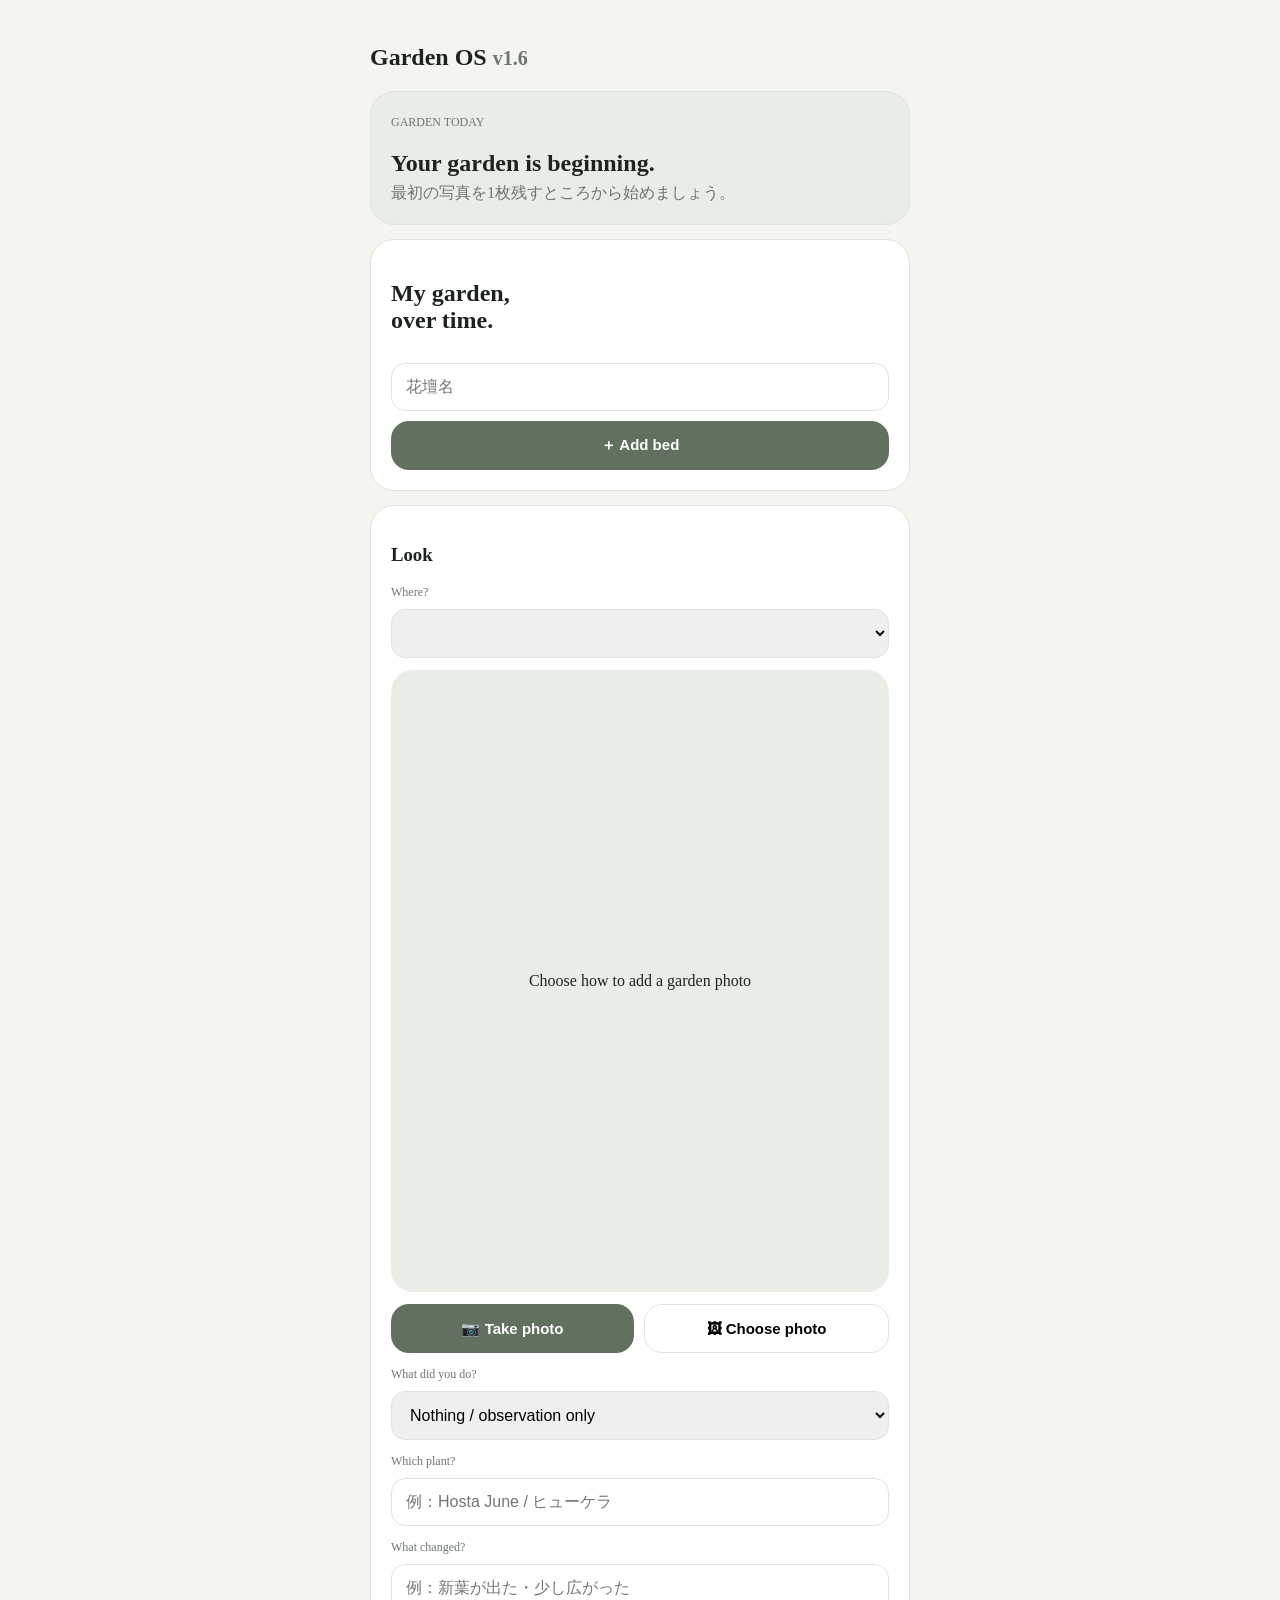
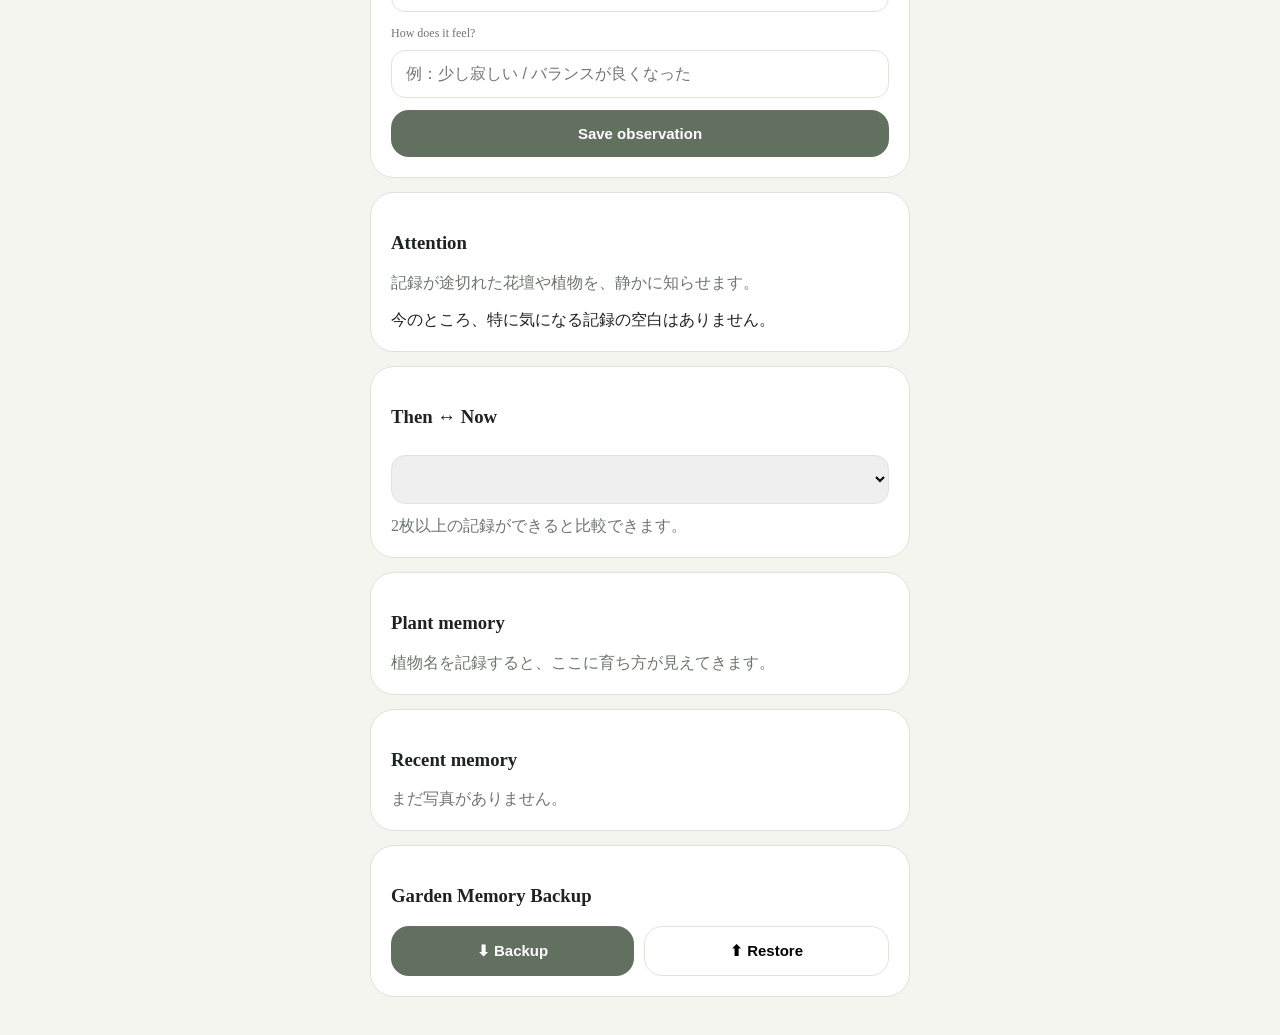
==== index.html @ 68190699 "Add Garden Today dashboard and attention signals" ====
<!DOCTYPE html><html lang="ja"><head><meta charset="utf-8"><meta name="viewport" content="width=device-width,initial-scale=1,viewport-fit=cover"><title>Garden OS v1.6</title><style>body{font-family:-apple-system;background:#f4f5ef;color:#1d241f;margin:0}.app{max-width:540px;margin:auto;padding:24px 18px}.card{background:#fff;border:1px solid #dfe3dc;border-radius:24px;padding:20px;margin:14px 0}button{border:0;border-radius:18px;padding:15px;font-weight:700;font-size:15px}.primary{background:#61705f;color:#fff}.ghost{background:#fff;border:1px solid #dfe3dc}.row{display:flex;gap:10px}.row>*{flex:1}.photo{aspect-ratio:4/5;background:#e8eee6;border-radius:22px;display:grid;place-items:center;overflow:hidden}.photo img{width:100%;height:100%;object-fit:cover}select,input{width:100%;padding:14px;border:1px solid #dfe3dc;border-radius:14px;font-size:16px;box-sizing:border-box;margin-top:9px}.muted{color:#6d766f}.bed{padding:16px 0;border-bottom:1px solid #dfe3dc;font-weight:700}.memory{display:flex;gap:12px;padding:14px 0;border-bottom:1px solid #dfe3dc}.memory img{width:84px;height:84px;object-fit:cover;border-radius:14px}.name{font-weight:700}.small{font-size:12px;color:#6d766f;margin-top:3px}.tag{display:inline-block;font-size:11px;background:#e8eee6;padding:4px 7px;border-radius:9px;margin:5px 4px 0 0}.saved{margin-top:10px;padding:12px;border-radius:14px;background:#e8eee6;display:none}.label{font-size:12px;color:#6d766f;margin-top:14px}.plantcard{padding:14px 0;border-bottom:1px solid #dfe3dc}.planthead{display:flex;justify-content:space-between;gap:8px}.count{font-size:12px;background:#e8eee6;border-radius:10px;padding:5px 8px}.timeline{margin-top:8px;padding-left:12px;border-left:2px solid #dfe3dc}.event{font-size:12px;margin:8px 0;color:#56605a}.compare{display:grid;grid-template-columns:1fr 1fr;gap:8px;margin-top:12px}.compare figure{margin:0}.compare img{width:100%;aspect-ratio:3/4;object-fit:cover;border-radius:16px}.compare figcaption{font-size:11px;color:#6d766f;margin-top:5px}.delta,.signal{margin-top:12px;padding:12px;background:#f4f5ef;border-radius:14px;font-size:13px;line-height:1.5}.today{background:#e8eee6}.today h1{margin-bottom:6px}.big{font-size:30px;font-weight:750}.signal strong{display:block;margin-bottom:3px}</style></head><body><div class="app"><h2>Garden OS <small class="muted">v1.6</small></h2><section class="card today"><div class="small">GARDEN TODAY</div><h1 id="todayTitle">Your garden is beginning.</h1><div id="todayBody" class="muted"></div></section><section class="card"><h1>My garden,<br>over time.</h1><div id="beds"></div><input id="bedName" placeholder="花壇名"><button class="primary" style="width:100%;margin-top:10px" onclick="addBed()">＋ Add bed</button></section><section class="card"><h3>Look</h3><div class="label">Where?</div><select id="bedSelect"></select><div class="photo" style="margin-top:12px"><span id="prompt">Choose how to add a garden photo</span><img id="preview" style="display:none"></div><div class="row" style="margin-top:12px"><button class="primary" onclick="cameraInput.click()">📷 Take photo</button><button class="ghost" onclick="libraryInput.click()">🖼 Choose photo</button></div><input id="cameraInput" type="file" accept="image/*" capture="environment" hidden><input id="libraryInput" type="file" accept="image/*" hidden><div class="label">What did you do?</div><select id="action"><option value="">Nothing / observation only</option><option>Planted</option><option>Moved</option><option>Watered</option><option>Pruned</option><option>Fertilized</option><option>Removed</option><option>Other</option></select><div class="label">Which plant?</div><input id="plant" list="plantNames" placeholder="例：Hosta June / ヒューケラ"><datalist id="plantNames"></datalist><div class="label">What changed?</div><input id="change" placeholder="例：新葉が出た・少し広がった"><div class="label">How does it feel?</div><input id="note" placeholder="例：少し寂しい / バランスが良くなった"><button class="primary" style="width:100%;margin-top:12px" onclick="savePhoto()">Save observation</button><div id="saveStatus" class="saved"></div></section><section class="card"><h3>Attention</h3><p class="muted">記録が途切れた花壇や植物を、静かに知らせます。</p><div id="attention"></div></section><section class="card"><h3>Then ↔ Now</h3><select id="compareBed" onchange="renderCompare()"></select><div id="comparison" class="muted" style="margin-top:12px"></div></section><section class="card"><h3>Plant memory</h3><div id="plants" class="muted"></div></section><section class="card"><h3>Recent memory</h3><div id="recent" class="muted"></div></section><section class="card"><h3>Garden Memory Backup</h3><div class="row"><button class="primary" onclick="exportBackup()">⬇ Backup</button><button class="ghost" onclick="restoreInput.click()">⬆ Restore</button></div><input id="restoreInput" type="file" accept="application/json,.json" hidden></section></div><script>const KEY='gardenOS_v10';let state;try{state=JSON.parse(localStorage.getItem(KEY)||'{"beds":[],"observations":[]}')}catch(e){state={beds:[],observations:[]}}state.beds=state.beds||[];state.observations=state.observations||[];let photo=null;const DAY=86400000;function persist(){try{localStorage.setItem(KEY,JSON.stringify(state));render();return true}catch(e){alert('保存容量が足りません。');return false}}function esc(s){return String(s??'').replace(/[&<>"']/g,m=>({'&':'&amp;','<':'&lt;','>':'&gt;','"':'&quot;',"'":'&#39;'}[m]))}function addBed(){const n=bedName.value.trim();if(!n)return;state.beds.push({id:'b'+Date.now(),name:n});bedName.value='';persist()}function bn(id){return(state.beds.find(b=>b.id===id)||{}).name||'Bed'}function plantGroups(){const g={};state.observations.filter(o=>o.plant&&o.plant.trim()).forEach(o=>{const k=o.plant.trim().toLowerCase();if(!g[k])g[k]={name:o.plant.trim(),items:[]};g[k].items.push(o)});return Object.values(g)}function renderToday(){if(!state.observations.length){todayTitle.textContent='Your garden is beginning.';todayBody.textContent='最初の写真を1枚残すところから始めましょう。';return}const latest=state.observations.slice().sort((a,b)=>b.ts-a.ts)[0],days=Math.floor((Date.now()-latest.ts)/DAY),plantsN=plantGroups().length;todayTitle.textContent=days===0?'You looked at the garden today.':days===1?'You looked at the garden yesterday.':days+' days since your last look.';todayBody.innerHTML='<span class="big">'+state.observations.length+'</span> memories · '+state.beds.length+' beds · '+plantsN+' plants'+(latest.change?'<br>Latest change: '+esc(latest.change):'')}function renderAttention(){const signals=[];state.beds.forEach(b=>{const a=state.observations.filter(o=>o.bedId===b.id).sort((x,y)=>y.ts-x.ts);if(!a.length)signals.push('<div class="signal"><strong>'+esc(b.name)+'</strong>まだ最初の観察がありません。</div>');else{const d=Math.floor((Date.now()-a[0].ts)/DAY);if(d>=14)signals.push('<div class="signal"><strong>'+esc(b.name)+'</strong>'+d+'日間、記録がありません。そろそろ同じ場所から見てみてもよさそうです。</div>')}});attention.innerHTML=signals.length?signals.join(''):'今のところ、特に気になる記録の空白はありません。'}function renderCompare(){const id=compareBed.value,a=state.observations.filter(o=>o.bedId===id).sort((x,y)=>x.ts-y.ts);if(a.length<2){comparison.innerHTML='2枚以上の記録ができると比較できます。';return}const f=a[0],l=a[a.length-1],d=Math.round((l.ts-f.ts)/DAY);comparison.innerHTML='<div class="compare"><figure><img src="'+f.photo+'"><figcaption>THEN · '+new Date(f.ts).toLocaleDateString()+'</figcaption></figure><figure><img src="'+l.photo+'"><figcaption>NOW · '+new Date(l.ts).toLocaleDateString()+'</figcaption></figure></div><div class="delta"><strong>'+d+' days of change</strong>'+(l.change?'<br>'+esc(l.change):'')+'</div>'}function render(){beds.innerHTML=state.beds.map(b=>'<div class="bed">'+esc(b.name)+'</div>').join('');const cur=bedSelect.value,cc=compareBed.value,opts=state.beds.map(b=>'<option value="'+b.id+'">'+esc(b.name)+'</option>').join('');bedSelect.innerHTML=opts;compareBed.innerHTML=opts;if(state.beds.some(b=>b.id===cur))bedSelect.value=cur;if(state.beds.some(b=>b.id===cc))compareBed.value=cc;const groups=plantGroups();plantNames.innerHTML=groups.map(g=>'<option value="'+esc(g.name)+'"></option>').join('');plants.innerHTML=groups.length?groups.map(g=>{const a=g.items.sort((x,y)=>x.ts-y.ts);return '<div class="plantcard"><div class="planthead"><div class="name">🌱 '+esc(g.name)+'</div><span class="count">'+a.length+' memories</span></div><div class="timeline">'+a.slice(-4).map(o=>'<div class="event">'+new Date(o.ts).toLocaleDateString()+(o.action?' · '+esc(o.action):'')+(o.change?' — '+esc(o.change):'')+'</div>').join('')+'</div></div>'}).join(''):'植物名を記録すると、ここに育ち方が見えてきます。';const items=state.observations.slice(-8).reverse();recent.innerHTML=items.length?items.map(o=>'<div class="memory"><img src="'+o.photo+'"><div><div class="name">'+esc(bn(o.bedId))+'</div><div class="small">'+new Date(o.ts).toLocaleString()+'</div>'+(o.plant?'<span class="tag">🌱 '+esc(o.plant)+'</span>':'')+(o.action?'<span class="tag">'+esc(o.action)+'</span>':'')+(o.change?'<div class="small">'+esc(o.change)+'</div>':'')+'</div></div>').join(''):'まだ写真がありません。';renderToday();renderAttention();renderCompare()}async function compress(file){return new Promise(res=>{const r=new FileReader();r.onload=()=>{const i=new Image();i.onload=()=>{const m=1280,s=Math.min(1,m/Math.max(i.width,i.height)),c=document.createElement('canvas');c.width=Math.round(i.width*s);c.height=Math.round(i.height*s);c.getContext('2d').drawImage(i,0,0,c.width,c.height);res(c.toDataURL('image/jpeg',.72))};i.src=r.result};r.readAsDataURL(file)})}async function choose(e){const f=e.target.files[0];if(!f)return;photo=await compress(f);preview.src=photo;preview.style.display='block';prompt.style.display='none'}cameraInput.addEventListener('change',choose);libraryInput.addEventListener('change',choose);function savePhoto(){if(!bedSelect.value)return alert('先に花壇を登録してください');if(!photo)return alert('写真を追加してください');const o={id:'o'+Date.now(),bedId:bedSelect.value,photo,ts:Date.now(),action:action.value,plant:plant.value.trim(),change:change.value.trim(),note:note.value.trim()};state.observations.push(o);if(!persist()){state.observations.pop();return}photo=null;preview.style.display='none';prompt.style.display='block';action.value='';plant.value='';change.value='';note.value='';saveStatus.textContent='✓ Garden memory saved';saveStatus.style.display='block'}function exportBackup(){const b=new Blob([JSON.stringify({format:'GardenOSBackup',version:'1.6',createdAt:new Date().toISOString(),data:state})],{type:'application/json'}),u=URL.createObjectURL(b),a=document.createElement('a');a.href=u;a.download='garden-os-backup-'+new Date().toISOString().slice(0,10)+'.json';a.click()}restoreInput.addEventListener('change',e=>{const r=new FileReader();r.onload=()=>{try{const x=JSON.parse(r.result);if(x.format!=='GardenOSBackup')throw 0;if(confirm('現在のデータを置き換えますか？')){state=x.data;persist()}}catch(_){alert('読み込めないバックアップです。')}};if(e.target.files[0])r.readAsText(e.target.files[0])});render()</script></body></html>
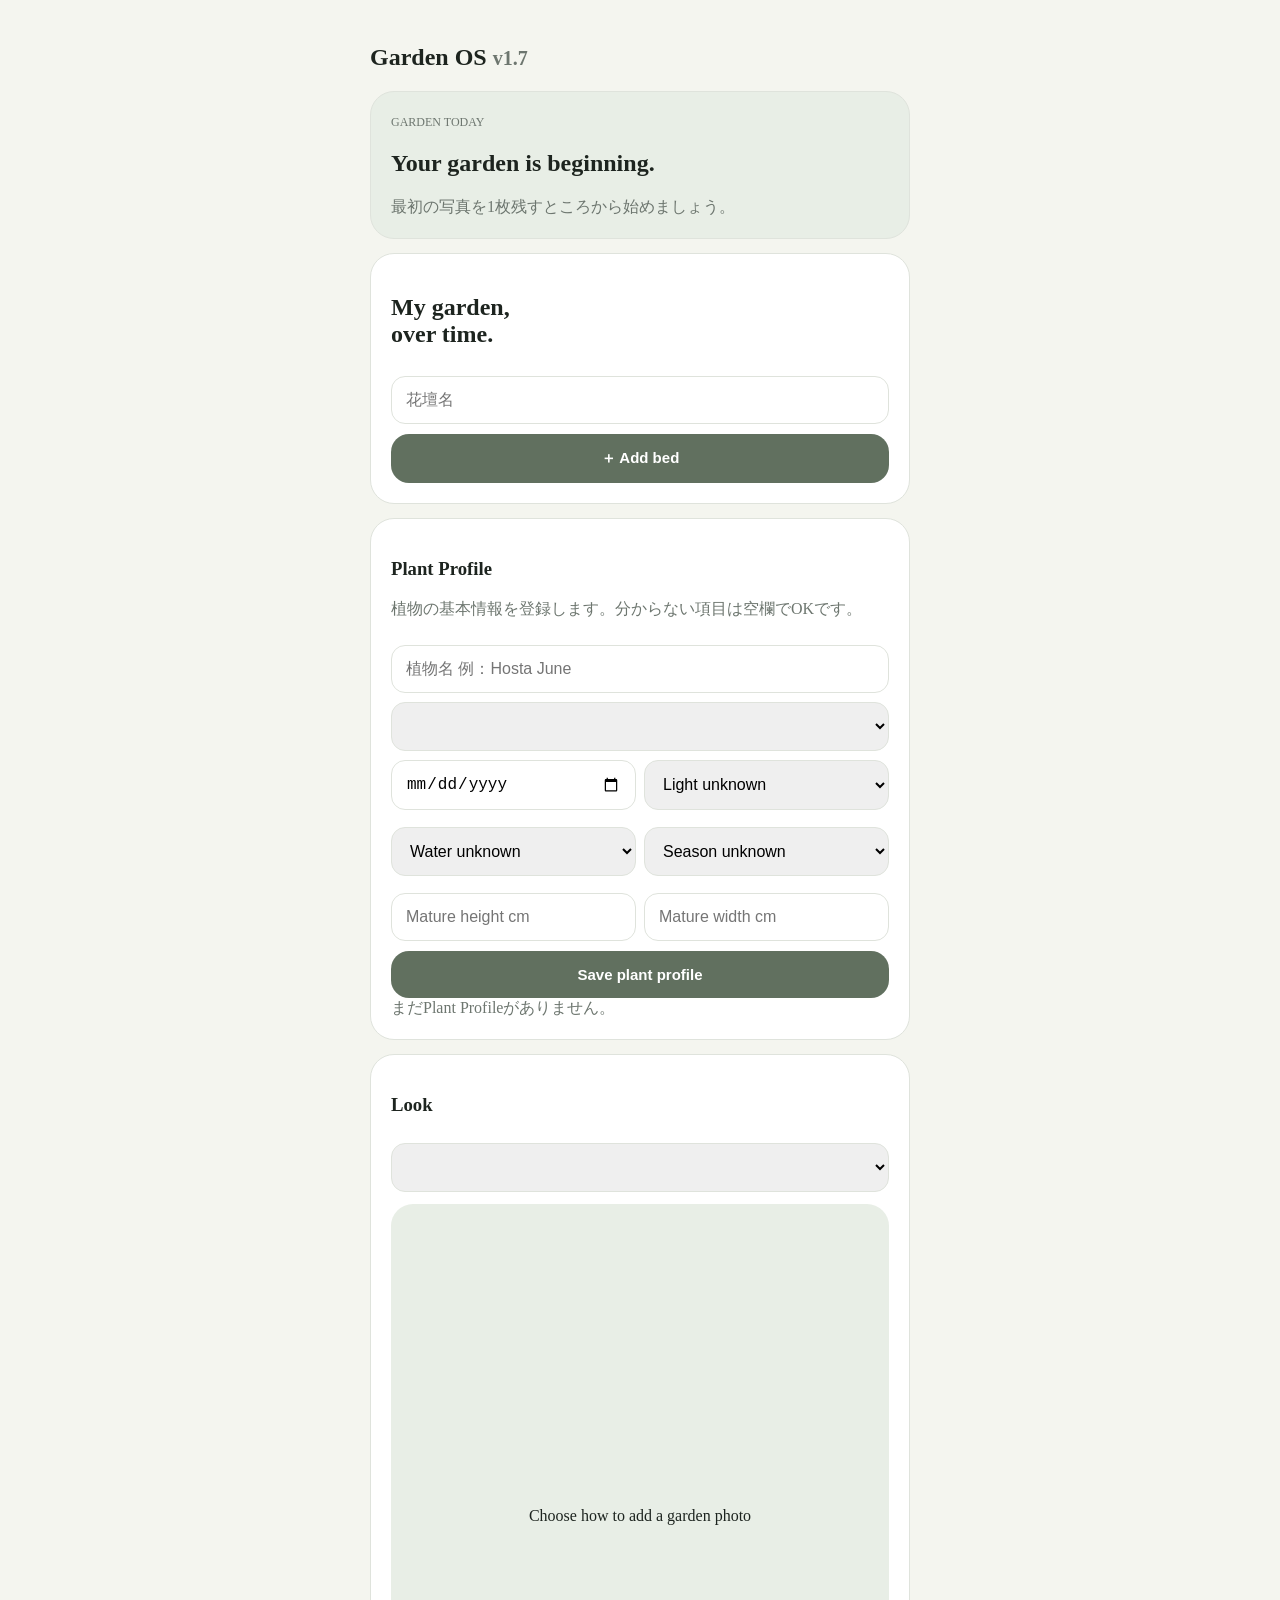
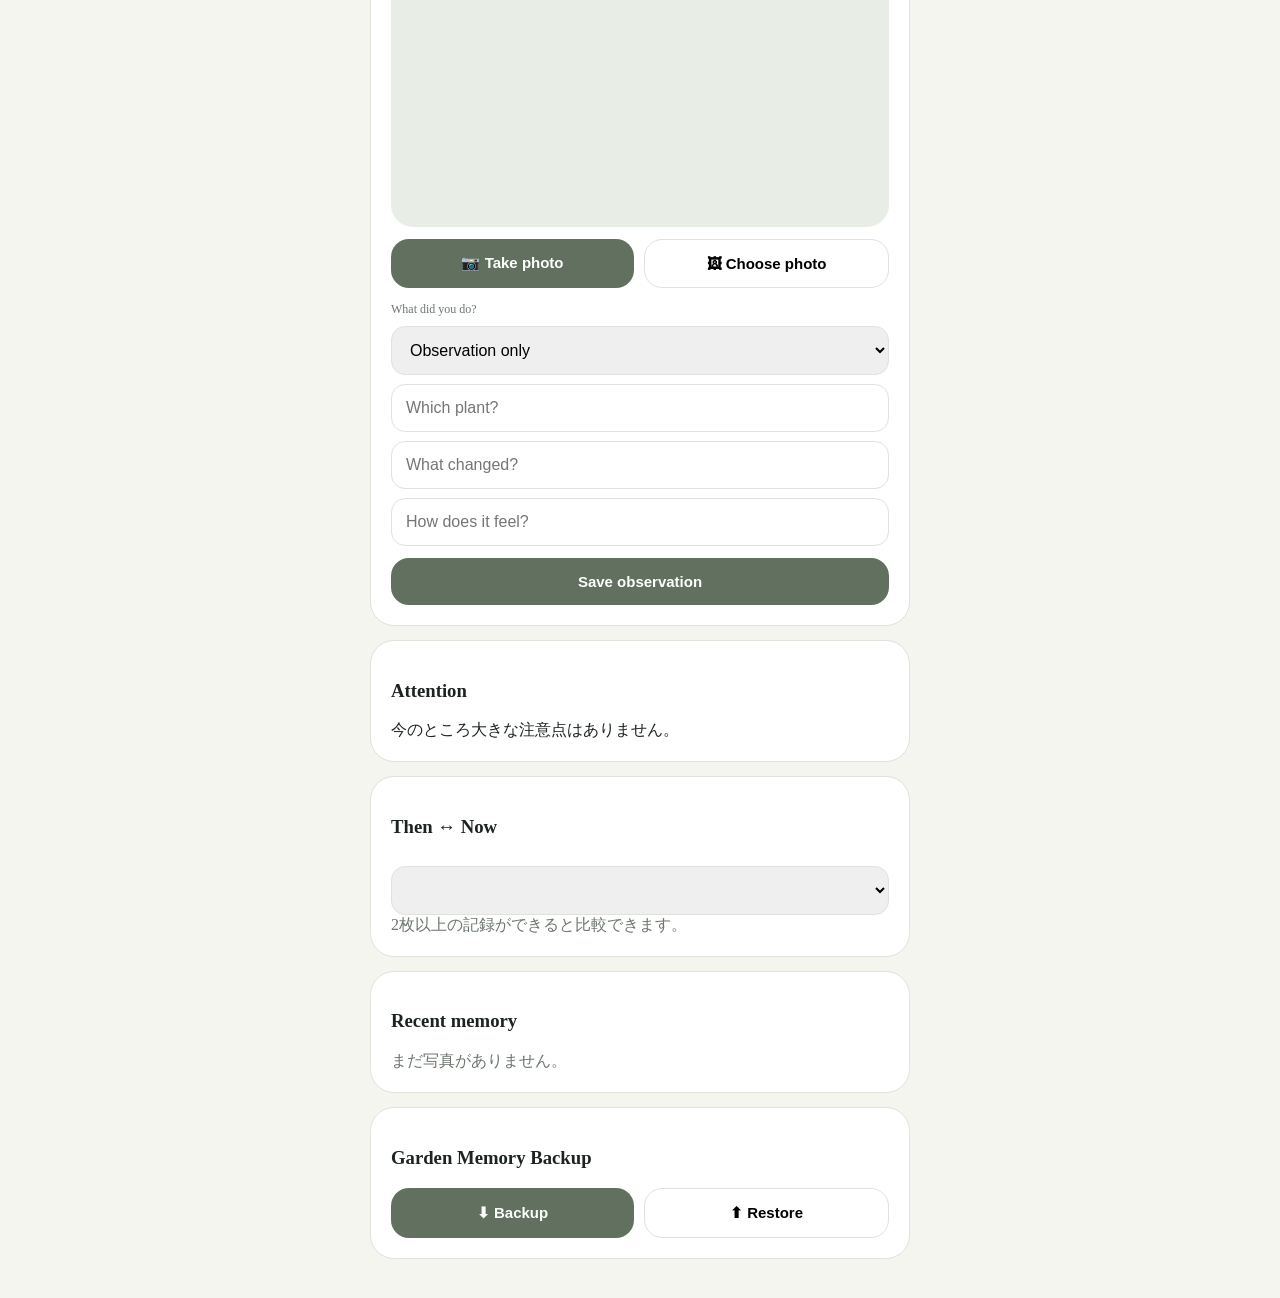
==== commit 30a051da: "Add plant profiles and suitability context" ====
--- a/index.html
+++ b/index.html
@@ -1 +1 @@
-<!DOCTYPE html><html lang="ja"><head><meta charset="utf-8"><meta name="viewport" content="width=device-width,initial-scale=1,viewport-fit=cover"><title>Garden OS v1.6</title><style>body{font-family:-apple-system;background:#f4f5ef;color:#1d241f;margin:0}.app{max-width:540px;margin:auto;padding:24px 18px}.card{background:#fff;border:1px solid #dfe3dc;border-radius:24px;padding:20px;margin:14px 0}button{border:0;border-radius:18px;padding:15px;font-weight:700;font-size:15px}.primary{background:#61705f;color:#fff}.ghost{background:#fff;border:1px solid #dfe3dc}.row{display:flex;gap:10px}.row>*{flex:1}.photo{aspect-ratio:4/5;background:#e8eee6;border-radius:22px;display:grid;place-items:center;overflow:hidden}.photo img{width:100%;height:100%;object-fit:cover}select,input{width:100%;padding:14px;border:1px solid #dfe3dc;border-radius:14px;font-size:16px;box-sizing:border-box;margin-top:9px}.muted{color:#6d766f}.bed{padding:16px 0;border-bottom:1px solid #dfe3dc;font-weight:700}.memory{display:flex;gap:12px;padding:14px 0;border-bottom:1px solid #dfe3dc}.memory img{width:84px;height:84px;object-fit:cover;border-radius:14px}.name{font-weight:700}.small{font-size:12px;color:#6d766f;margin-top:3px}.tag{display:inline-block;font-size:11px;background:#e8eee6;padding:4px 7px;border-radius:9px;margin:5px 4px 0 0}.saved{margin-top:10px;padding:12px;border-radius:14px;background:#e8eee6;display:none}.label{font-size:12px;color:#6d766f;margin-top:14px}.plantcard{padding:14px 0;border-bottom:1px solid #dfe3dc}.planthead{display:flex;justify-content:space-between;gap:8px}.count{font-size:12px;background:#e8eee6;border-radius:10px;padding:5px 8px}.timeline{margin-top:8px;padding-left:12px;border-left:2px solid #dfe3dc}.event{font-size:12px;margin:8px 0;color:#56605a}.compare{display:grid;grid-template-columns:1fr 1fr;gap:8px;margin-top:12px}.compare figure{margin:0}.compare img{width:100%;aspect-ratio:3/4;object-fit:cover;border-radius:16px}.compare figcaption{font-size:11px;color:#6d766f;margin-top:5px}.delta,.signal{margin-top:12px;padding:12px;background:#f4f5ef;border-radius:14px;font-size:13px;line-height:1.5}.today{background:#e8eee6}.today h1{margin-bottom:6px}.big{font-size:30px;font-weight:750}.signal strong{display:block;margin-bottom:3px}</style></head><body><div class="app"><h2>Garden OS <small class="muted">v1.6</small></h2><section class="card today"><div class="small">GARDEN TODAY</div><h1 id="todayTitle">Your garden is beginning.</h1><div id="todayBody" class="muted"></div></section><section class="card"><h1>My garden,<br>over time.</h1><div id="beds"></div><input id="bedName" placeholder="花壇名"><button class="primary" style="width:100%;margin-top:10px" onclick="addBed()">＋ Add bed</button></section><section class="card"><h3>Look</h3><div class="label">Where?</div><select id="bedSelect"></select><div class="photo" style="margin-top:12px"><span id="prompt">Choose how to add a garden photo</span><img id="preview" style="display:none"></div><div class="row" style="margin-top:12px"><button class="primary" onclick="cameraInput.click()">📷 Take photo</button><button class="ghost" onclick="libraryInput.click()">🖼 Choose photo</button></div><input id="cameraInput" type="file" accept="image/*" capture="environment" hidden><input id="libraryInput" type="file" accept="image/*" hidden><div class="label">What did you do?</div><select id="action"><option value="">Nothing / observation only</option><option>Planted</option><option>Moved</option><option>Watered</option><option>Pruned</option><option>Fertilized</option><option>Removed</option><option>Other</option></select><div class="label">Which plant?</div><input id="plant" list="plantNames" placeholder="例：Hosta June / ヒューケラ"><datalist id="plantNames"></datalist><div class="label">What changed?</div><input id="change" placeholder="例：新葉が出た・少し広がった"><div class="label">How does it feel?</div><input id="note" placeholder="例：少し寂しい / バランスが良くなった"><button class="primary" style="width:100%;margin-top:12px" onclick="savePhoto()">Save observation</button><div id="saveStatus" class="saved"></div></section><section class="card"><h3>Attention</h3><p class="muted">記録が途切れた花壇や植物を、静かに知らせます。</p><div id="attention"></div></section><section class="card"><h3>Then ↔ Now</h3><select id="compareBed" onchange="renderCompare()"></select><div id="comparison" class="muted" style="margin-top:12px"></div></section><section class="card"><h3>Plant memory</h3><div id="plants" class="muted"></div></section><section class="card"><h3>Recent memory</h3><div id="recent" class="muted"></div></section><section class="card"><h3>Garden Memory Backup</h3><div class="row"><button class="primary" onclick="exportBackup()">⬇ Backup</button><button class="ghost" onclick="restoreInput.click()">⬆ Restore</button></div><input id="restoreInput" type="file" accept="application/json,.json" hidden></section></div><script>const KEY='gardenOS_v10';let state;try{state=JSON.parse(localStorage.getItem(KEY)||'{"beds":[],"observations":[]}')}catch(e){state={beds:[],observations:[]}}state.beds=state.beds||[];state.observations=state.observations||[];let photo=null;const DAY=86400000;function persist(){try{localStorage.setItem(KEY,JSON.stringify(state));render();return true}catch(e){alert('保存容量が足りません。');return false}}function esc(s){return String(s??'').replace(/[&<>"']/g,m=>({'&':'&amp;','<':'&lt;','>':'&gt;','"':'&quot;',"'":'&#39;'}[m]))}function addBed(){const n=bedName.value.trim();if(!n)return;state.beds.push({id:'b'+Date.now(),name:n});bedName.value='';persist()}function bn(id){return(state.beds.find(b=>b.id===id)||{}).name||'Bed'}function plantGroups(){const g={};state.observations.filter(o=>o.plant&&o.plant.trim()).forEach(o=>{const k=o.plant.trim().toLowerCase();if(!g[k])g[k]={name:o.plant.trim(),items:[]};g[k].items.push(o)});return Object.values(g)}function renderToday(){if(!state.observations.length){todayTitle.textContent='Your garden is beginning.';todayBody.textContent='最初の写真を1枚残すところから始めましょう。';return}const latest=state.observations.slice().sort((a,b)=>b.ts-a.ts)[0],days=Math.floor((Date.now()-latest.ts)/DAY),plantsN=plantGroups().length;todayTitle.textContent=days===0?'You looked at the garden today.':days===1?'You looked at the garden yesterday.':days+' days since your last look.';todayBody.innerHTML='<span class="big">'+state.observations.length+'</span> memories · '+state.beds.length+' beds · '+plantsN+' plants'+(latest.change?'<br>Latest change: '+esc(latest.change):'')}function renderAttention(){const signals=[];state.beds.forEach(b=>{const a=state.observations.filter(o=>o.bedId===b.id).sort((x,y)=>y.ts-x.ts);if(!a.length)signals.push('<div class="signal"><strong>'+esc(b.name)+'</strong>まだ最初の観察がありません。</div>');else{const d=Math.floor((Date.now()-a[0].ts)/DAY);if(d>=14)signals.push('<div class="signal"><strong>'+esc(b.name)+'</strong>'+d+'日間、記録がありません。そろそろ同じ場所から見てみてもよさそうです。</div>')}});attention.innerHTML=signals.length?signals.join(''):'今のところ、特に気になる記録の空白はありません。'}function renderCompare(){const id=compareBed.value,a=state.observations.filter(o=>o.bedId===id).sort((x,y)=>x.ts-y.ts);if(a.length<2){comparison.innerHTML='2枚以上の記録ができると比較できます。';return}const f=a[0],l=a[a.length-1],d=Math.round((l.ts-f.ts)/DAY);comparison.innerHTML='<div class="compare"><figure><img src="'+f.photo+'"><figcaption>THEN · '+new Date(f.ts).toLocaleDateString()+'</figcaption></figure><figure><img src="'+l.photo+'"><figcaption>NOW · '+new Date(l.ts).toLocaleDateString()+'</figcaption></figure></div><div class="delta"><strong>'+d+' days of change</strong>'+(l.change?'<br>'+esc(l.change):'')+'</div>'}function render(){beds.innerHTML=state.beds.map(b=>'<div class="bed">'+esc(b.name)+'</div>').join('');const cur=bedSelect.value,cc=compareBed.value,opts=state.beds.map(b=>'<option value="'+b.id+'">'+esc(b.name)+'</option>').join('');bedSelect.innerHTML=opts;compareBed.innerHTML=opts;if(state.beds.some(b=>b.id===cur))bedSelect.value=cur;if(state.beds.some(b=>b.id===cc))compareBed.value=cc;const groups=plantGroups();plantNames.innerHTML=groups.map(g=>'<option value="'+esc(g.name)+'"></option>').join('');plants.innerHTML=groups.length?groups.map(g=>{const a=g.items.sort((x,y)=>x.ts-y.ts);return '<div class="plantcard"><div class="planthead"><div class="name">🌱 '+esc(g.name)+'</div><span class="count">'+a.length+' memories</span></div><div class="timeline">'+a.slice(-4).map(o=>'<div class="event">'+new Date(o.ts).toLocaleDateString()+(o.action?' · '+esc(o.action):'')+(o.change?' — '+esc(o.change):'')+'</div>').join('')+'</div></div>'}).join(''):'植物名を記録すると、ここに育ち方が見えてきます。';const items=state.observations.slice(-8).reverse();recent.innerHTML=items.length?items.map(o=>'<div class="memory"><img src="'+o.photo+'"><div><div class="name">'+esc(bn(o.bedId))+'</div><div class="small">'+new Date(o.ts).toLocaleString()+'</div>'+(o.plant?'<span class="tag">🌱 '+esc(o.plant)+'</span>':'')+(o.action?'<span class="tag">'+esc(o.action)+'</span>':'')+(o.change?'<div class="small">'+esc(o.change)+'</div>':'')+'</div></div>').join(''):'まだ写真がありません。';renderToday();renderAttention();renderCompare()}async function compress(file){return new Promise(res=>{const r=new FileReader();r.onload=()=>{const i=new Image();i.onload=()=>{const m=1280,s=Math.min(1,m/Math.max(i.width,i.height)),c=document.createElement('canvas');c.width=Math.round(i.width*s);c.height=Math.round(i.height*s);c.getContext('2d').drawImage(i,0,0,c.width,c.height);res(c.toDataURL('image/jpeg',.72))};i.src=r.result};r.readAsDataURL(file)})}async function choose(e){const f=e.target.files[0];if(!f)return;photo=await compress(f);preview.src=photo;preview.style.display='block';prompt.style.display='none'}cameraInput.addEventListener('change',choose);libraryInput.addEventListener('change',choose);function savePhoto(){if(!bedSelect.value)return alert('先に花壇を登録してください');if(!photo)return alert('写真を追加してください');const o={id:'o'+Date.now(),bedId:bedSelect.value,photo,ts:Date.now(),action:action.value,plant:plant.value.trim(),change:change.value.trim(),note:note.value.trim()};state.observations.push(o);if(!persist()){state.observations.pop();return}photo=null;preview.style.display='none';prompt.style.display='block';action.value='';plant.value='';change.value='';note.value='';saveStatus.textContent='✓ Garden memory saved';saveStatus.style.display='block'}function exportBackup(){const b=new Blob([JSON.stringify({format:'GardenOSBackup',version:'1.6',createdAt:new Date().toISOString(),data:state})],{type:'application/json'}),u=URL.createObjectURL(b),a=document.createElement('a');a.href=u;a.download='garden-os-backup-'+new Date().toISOString().slice(0,10)+'.json';a.click()}restoreInput.addEventListener('change',e=>{const r=new FileReader();r.onload=()=>{try{const x=JSON.parse(r.result);if(x.format!=='GardenOSBackup')throw 0;if(confirm('現在のデータを置き換えますか？')){state=x.data;persist()}}catch(_){alert('読み込めないバックアップです。')}};if(e.target.files[0])r.readAsText(e.target.files[0])});render()</script></body></html>+<!DOCTYPE html><html lang="ja"><head><meta charset="utf-8"><meta name="viewport" content="width=device-width,initial-scale=1,viewport-fit=cover"><title>Garden OS v1.7</title><style>body{font-family:-apple-system;background:#f4f5ef;color:#1d241f;margin:0}.app{max-width:540px;margin:auto;padding:24px 18px}.card{background:#fff;border:1px solid #dfe3dc;border-radius:24px;padding:20px;margin:14px 0}.today{background:#e8eee6}button{border:0;border-radius:18px;padding:15px;font-weight:700;font-size:15px}.primary{background:#61705f;color:#fff}.ghost{background:#fff;border:1px solid #dfe3dc}.row{display:flex;gap:10px}.row>*{flex:1}.photo{aspect-ratio:4/5;background:#e8eee6;border-radius:22px;display:grid;place-items:center;overflow:hidden}.photo img{width:100%;height:100%;object-fit:cover}select,input{width:100%;padding:14px;border:1px solid #dfe3dc;border-radius:14px;font-size:16px;box-sizing:border-box;margin-top:9px}.muted{color:#6d766f}.label{font-size:12px;color:#6d766f;margin-top:14px}.bed,.plantcard{padding:14px 0;border-bottom:1px solid #dfe3dc}.memory{display:flex;gap:12px;padding:14px 0;border-bottom:1px solid #dfe3dc}.memory img{width:80px;height:80px;object-fit:cover;border-radius:14px}.name{font-weight:700}.small{font-size:12px;color:#6d766f;margin-top:3px}.tag{display:inline-block;font-size:11px;background:#e8eee6;padding:4px 7px;border-radius:9px;margin:5px 4px 0 0}.saved,.signal,.profile{margin-top:10px;padding:12px;border-radius:14px;background:#f4f5ef;font-size:13px;line-height:1.5}.saved{display:none;background:#e8eee6}.compare{display:grid;grid-template-columns:1fr 1fr;gap:8px;margin-top:12px}.compare img{width:100%;aspect-ratio:3/4;object-fit:cover;border-radius:16px}.compare figure{margin:0}.compare figcaption{font-size:11px;color:#6d766f;margin-top:5px}.grid2{display:grid;grid-template-columns:1fr 1fr;gap:8px}.big{font-size:28px;font-weight:750}</style></head><body><div class="app"><h2>Garden OS <small class="muted">v1.7</small></h2><section class="card today"><div class="small">GARDEN TODAY</div><h1 id="todayTitle">Your garden is beginning.</h1><div id="todayBody" class="muted"></div></section><section class="card"><h1>My garden,<br>over time.</h1><div id="beds"></div><input id="bedName" placeholder="花壇名"><button class="primary" style="width:100%;margin-top:10px" onclick="addBed()">＋ Add bed</button></section><section class="card"><h3>Plant Profile</h3><p class="muted">植物の基本情報を登録します。分からない項目は空欄でOKです。</p><input id="profileName" list="plantNames" placeholder="植物名 例：Hosta June"><datalist id="plantNames"></datalist><select id="profileBed"></select><div class="grid2"><input id="plantedDate" type="date"><select id="light"><option value="">Light unknown</option><option>Full sun</option><option>Part sun</option><option>Part shade</option><option>Shade</option></select><select id="water"><option value="">Water unknown</option><option>Dry</option><option>Average</option><option>Moist</option></select><select id="evergreen"><option value="">Season unknown</option><option>Evergreen</option><option>Semi-evergreen</option><option>Deciduous</option></select><input id="matureH" inputmode="numeric" placeholder="Mature height cm"><input id="matureW" inputmode="numeric" placeholder="Mature width cm"></div><button class="primary" style="width:100%;margin-top:10px" onclick="saveProfile()">Save plant profile</button><div id="profiles"></div></section><section class="card"><h3>Look</h3><select id="bedSelect"></select><div class="photo" style="margin-top:12px"><span id="prompt">Choose how to add a garden photo</span><img id="preview" style="display:none"></div><div class="row" style="margin-top:12px"><button class="primary" onclick="cameraInput.click()">📷 Take photo</button><button class="ghost" onclick="libraryInput.click()">🖼 Choose photo</button></div><input id="cameraInput" type="file" accept="image/*" capture="environment" hidden><input id="libraryInput" type="file" accept="image/*" hidden><div class="label">What did you do?</div><select id="action"><option value="">Observation only</option><option>Planted</option><option>Moved</option><option>Watered</option><option>Pruned</option><option>Fertilized</option><option>Removed</option><option>Other</option></select><input id="plant" list="plantNames" placeholder="Which plant?"><input id="change" placeholder="What changed?"><input id="note" placeholder="How does it feel?"><button class="primary" style="width:100%;margin-top:12px" onclick="savePhoto()">Save observation</button><div id="saveStatus" class="saved"></div></section><section class="card"><h3>Attention</h3><div id="attention"></div></section><section class="card"><h3>Then ↔ Now</h3><select id="compareBed" onchange="renderCompare()"></select><div id="comparison" class="muted"></div></section><section class="card"><h3>Recent memory</h3><div id="recent" class="muted"></div></section><section class="card"><h3>Garden Memory Backup</h3><div class="row"><button class="primary" onclick="exportBackup()">⬇ Backup</button><button class="ghost" onclick="restoreInput.click()">⬆ Restore</button></div><input id="restoreInput" type="file" accept="application/json,.json" hidden></section></div><script>const KEY='gardenOS_v10',DAY=86400000;let state;try{state=JSON.parse(localStorage.getItem(KEY)||'{"beds":[],"observations":[],"profiles":[]}')}catch(e){state={beds:[],observations:[],profiles:[]}}state.beds=state.beds||[];state.observations=state.observations||[];state.profiles=state.profiles||[];let photo=null;function esc(s){return String(s??'').replace(/[&<>"']/g,m=>({'&':'&amp;','<':'&lt;','>':'&gt;','"':'&quot;',"'":'&#39;'}[m]))}function persist(){try{localStorage.setItem(KEY,JSON.stringify(state));render();return true}catch(e){alert('保存容量が足りません。');return false}}function bn(id){return(state.beds.find(b=>b.id===id)||{}).name||'Bed'}function addBed(){const n=bedName.value.trim();if(!n)return;state.beds.push({id:'b'+Date.now(),name:n});bedName.value='';persist()}function saveProfile(){const n=profileName.value.trim();if(!n)return alert('植物名を入力してください');const k=n.toLowerCase();let p=state.profiles.find(x=>x.name.toLowerCase()===k);const data={name:n,bedId:profileBed.value,plantedDate:plantedDate.value,light:light.value,water:water.value,evergreen:evergreen.value,matureH:matureH.value,matureW:matureW.value,updatedAt:Date.now()};if(p)Object.assign(p,data);else state.profiles.push({...data,id:'p'+Date.now()});profileName.value='';persist()}function renderProfiles(){profiles.innerHTML=state.profiles.length?state.profiles.map(p=>'<div class="profile"><div class="name">🌱 '+esc(p.name)+'</div><div class="small">'+esc(bn(p.bedId))+(p.plantedDate?' · planted '+esc(p.plantedDate):'')+'</div>'+(p.light?'<span class="tag">☀ '+esc(p.light)+'</span>':'')+(p.water?'<span class="tag">💧 '+esc(p.water)+'</span>':'')+(p.evergreen?'<span class="tag">'+esc(p.evergreen)+'</span>':'')+((p.matureH||p.matureW)?'<div class="small">Mature: '+esc(p.matureH||'?')+' × '+esc(p.matureW||'?')+' cm</div>':'')+'</div>').join(''):'<div class="muted">まだPlant Profileがありません。</div>'}function renderToday(){if(!state.observations.length){todayTitle.textContent='Your garden is beginning.';todayBody.textContent='最初の写真を1枚残すところから始めましょう。';return}const l=[...state.observations].sort((a,b)=>b.ts-a.ts)[0],d=Math.floor((Date.now()-l.ts)/DAY);todayTitle.textContent=d===0?'You looked at the garden today.':d+' days since your last look.';todayBody.innerHTML='<span class="big">'+state.observations.length+'</span> memories · '+state.beds.length+' beds · '+state.profiles.length+' profiles'}function renderAttention(){const s=[];state.beds.forEach(b=>{const a=state.observations.filter(o=>o.bedId===b.id).sort((x,y)=>y.ts-x.ts);if(!a.length)s.push('<div class="signal"><strong>'+esc(b.name)+'</strong><br>まだ最初の観察がありません。</div>');else{const d=Math.floor((Date.now()-a[0].ts)/DAY);if(d>=14)s.push('<div class="signal"><strong>'+esc(b.name)+'</strong><br>'+d+'日間、記録がありません。</div>')}});state.profiles.forEach(p=>{if(p.matureW){const w=Number(p.matureW);if(w>=80)s.push('<div class="signal"><strong>'+esc(p.name)+'</strong><br>成熟幅 '+w+'cm。周囲のFuture Spaceを意識しておく価値があります。</div>')}});attention.innerHTML=s.length?s.join(''):'今のところ大きな注意点はありません。'}function renderCompare(){const a=state.observations.filter(o=>o.bedId===compareBed.value).sort((x,y)=>x.ts-y.ts);if(a.length<2){comparison.innerHTML='2枚以上の記録ができると比較できます。';return}const f=a[0],l=a[a.length-1],d=Math.round((l.ts-f.ts)/DAY);comparison.innerHTML='<div class="compare"><figure><img src="'+f.photo+'"><figcaption>THEN · '+new Date(f.ts).toLocaleDateString()+'</figcaption></figure><figure><img src="'+l.photo+'"><figcaption>NOW · '+new Date(l.ts).toLocaleDateString()+'</figcaption></figure></div><div class="signal"><strong>'+d+' days of change</strong>'+(l.change?'<br>'+esc(l.change):'')+'</div>'}function render(){beds.innerHTML=state.beds.map(b=>'<div class="bed">'+esc(b.name)+'</div>').join('');const opts=state.beds.map(b=>'<option value="'+b.id+'">'+esc(b.name)+'</option>').join('');const cur=bedSelect.value,cc=compareBed.value;bedSelect.innerHTML=opts;profileBed.innerHTML=opts;compareBed.innerHTML=opts;if(state.beds.some(b=>b.id===cur))bedSelect.value=cur;if(state.beds.some(b=>b.id===cc))compareBed.value=cc;const names=[...new Set([...state.profiles.map(p=>p.name),...state.observations.map(o=>o.plant).filter(Boolean)])];plantNames.innerHTML=names.map(n=>'<option value="'+esc(n)+'"></option>').join('');renderProfiles();renderToday();renderAttention();renderCompare();const items=state.observations.slice(-8).reverse();recent.innerHTML=items.length?items.map(o=>'<div class="memory"><img src="'+o.photo+'"><div><div class="name">'+esc(bn(o.bedId))+'</div><div class="small">'+new Date(o.ts).toLocaleString()+'</div>'+(o.plant?'<span class="tag">🌱 '+esc(o.plant)+'</span>':'')+(o.action?'<span class="tag">'+esc(o.action)+'</span>':'')+(o.change?'<div class="small">'+esc(o.change)+'</div>':'')+'</div></div>').join(''):'まだ写真がありません。'}async function compress(file){return new Promise(res=>{const r=new FileReader();r.onload=()=>{const i=new Image();i.onload=()=>{const m=1280,s=Math.min(1,m/Math.max(i.width,i.height)),c=document.createElement('canvas');c.width=Math.round(i.width*s);c.height=Math.round(i.height*s);c.getContext('2d').drawImage(i,0,0,c.width,c.height);res(c.toDataURL('image/jpeg',.72))};i.src=r.result};r.readAsDataURL(file)})}async function choose(e){const f=e.target.files[0];if(!f)return;photo=await compress(f);preview.src=photo;preview.style.display='block';prompt.style.display='none'}cameraInput.addEventListener('change',choose);libraryInput.addEventListener('change',choose);function savePhoto(){if(!bedSelect.value)return alert('先に花壇を登録してください');if(!photo)return alert('写真を追加してください');const o={id:'o'+Date.now(),bedId:bedSelect.value,photo,ts:Date.now(),action:action.value,plant:plant.value.trim(),change:change.value.trim(),note:note.value.trim()};state.observations.push(o);if(!persist()){state.observations.pop();return}photo=null;preview.style.display='none';prompt.style.display='block';action.value='';plant.value='';change.value='';note.value='';saveStatus.textContent='✓ Garden memory saved';saveStatus.style.display='block'}function exportBackup(){const b=new Blob([JSON.stringify({format:'GardenOSBackup',version:'1.7',createdAt:new Date().toISOString(),data:state})],{type:'application/json'}),u=URL.createObjectURL(b),a=document.createElement('a');a.href=u;a.download='garden-os-backup-'+new Date().toISOString().slice(0,10)+'.json';a.click()}restoreInput.addEventListener('change',e=>{const f=e.target.files[0];if(!f)return;const r=new FileReader();r.onload=()=>{try{const x=JSON.parse(r.result);if(x.format!=='GardenOSBackup')throw 0;if(confirm('現在のデータを置き換えますか？')){state=x.data;state.profiles=state.profiles||[];persist()}}catch(_){alert('読み込めないバックアップです。')}};r.readAsText(f)});render()</script></body></html>
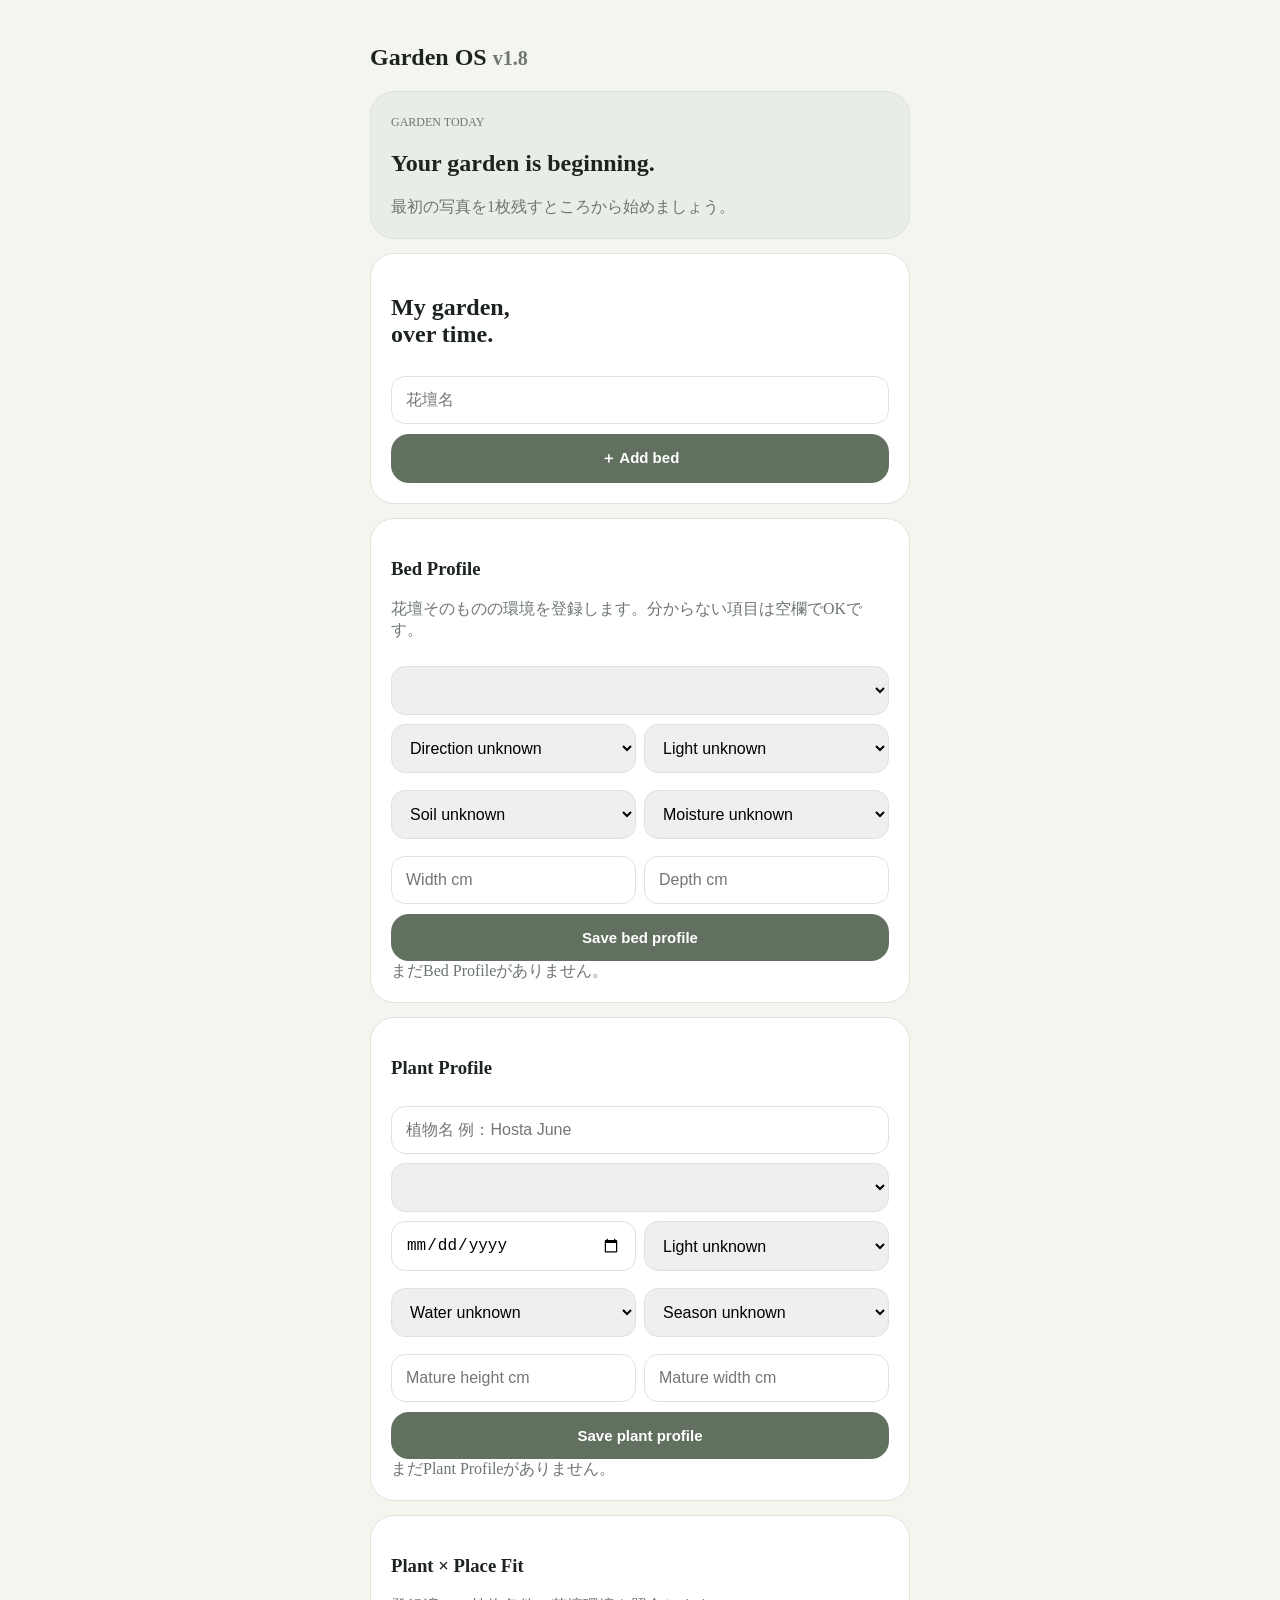
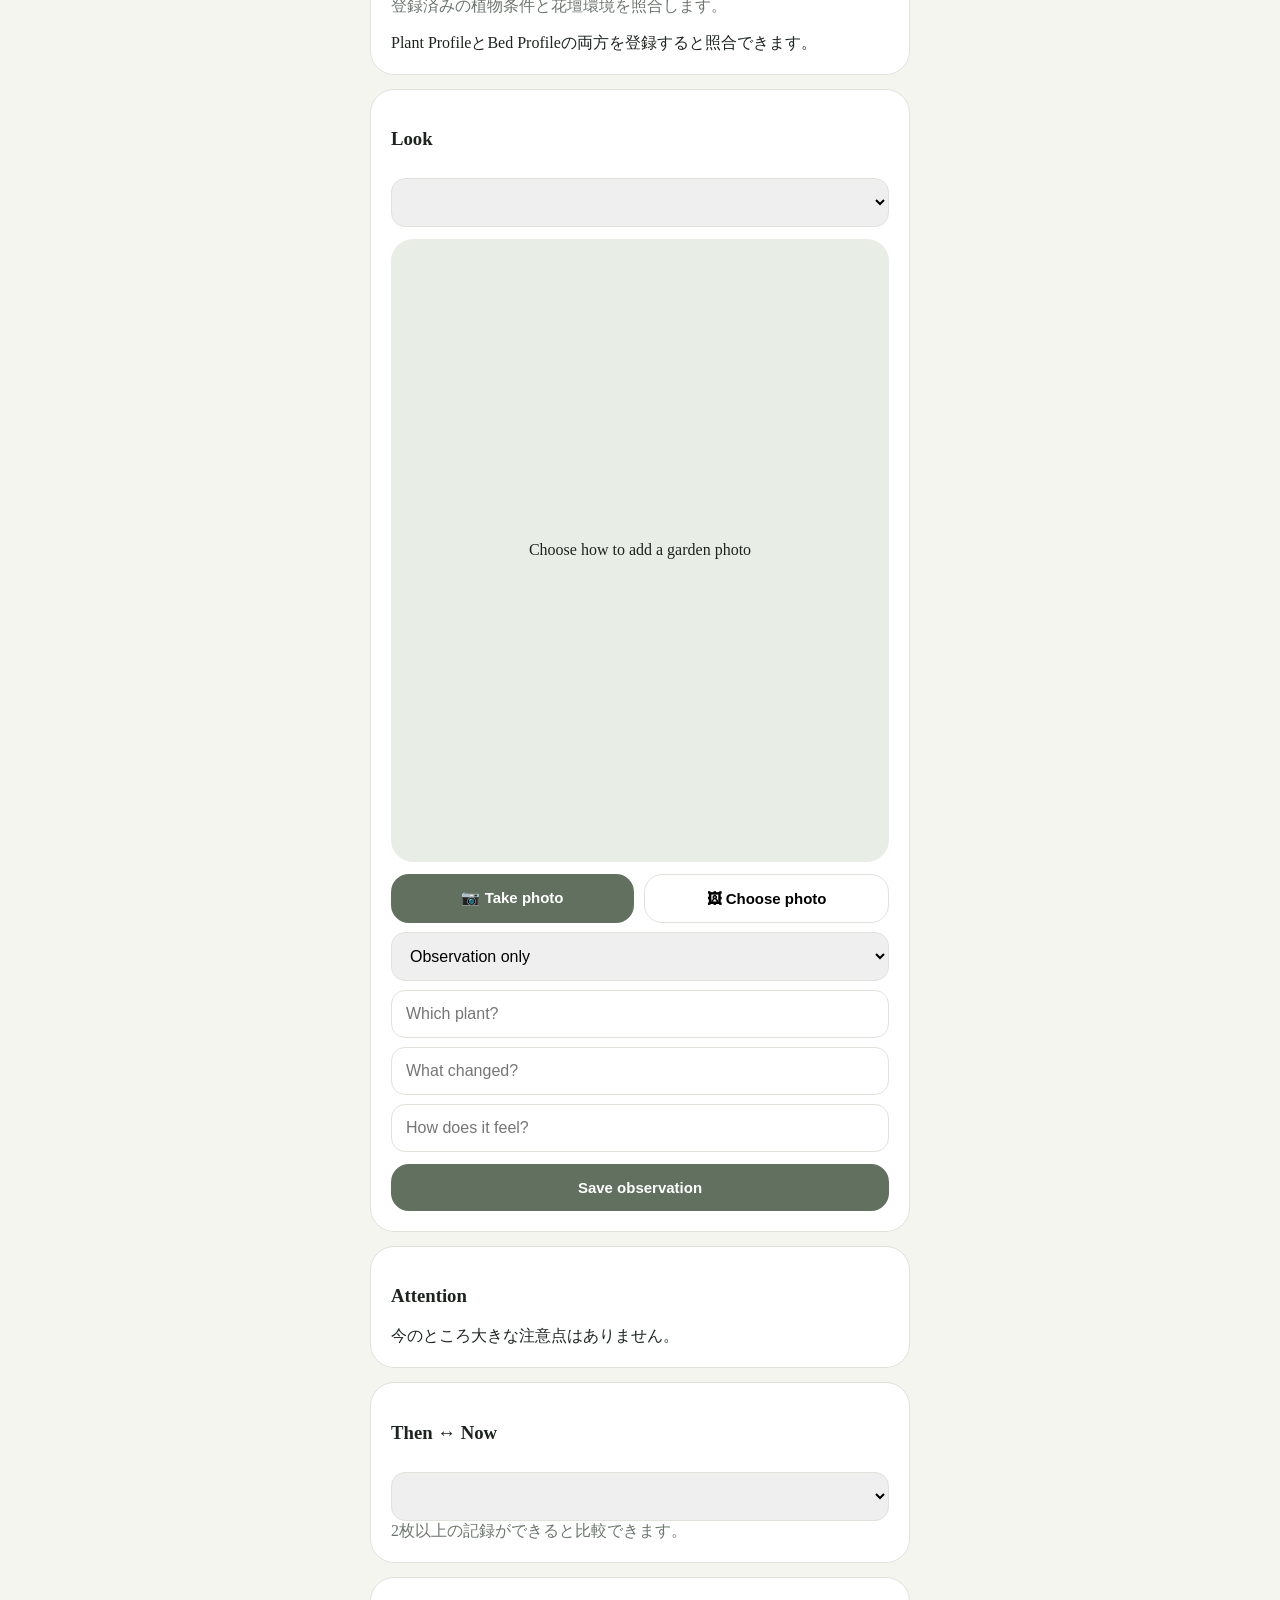
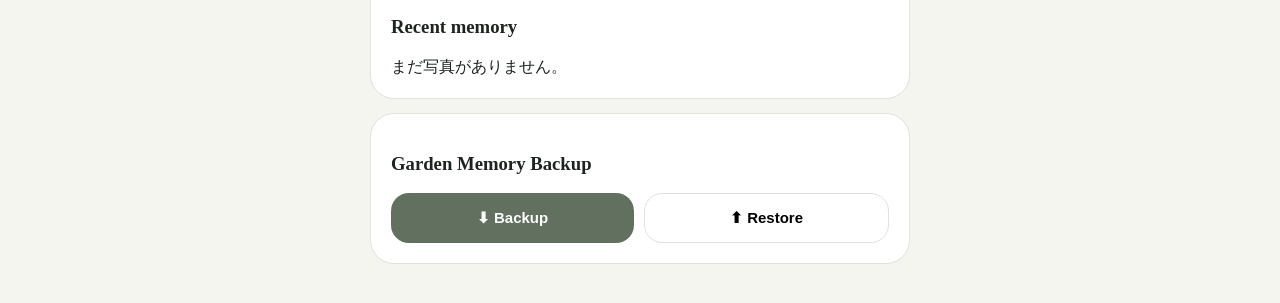
==== commit 706ee973: "Add bed profiles and plant-place fit checks" ====
--- a/index.html
+++ b/index.html
@@ -1 +1 @@
-<!DOCTYPE html><html lang="ja"><head><meta charset="utf-8"><meta name="viewport" content="width=device-width,initial-scale=1,viewport-fit=cover"><title>Garden OS v1.7</title><style>body{font-family:-apple-system;background:#f4f5ef;color:#1d241f;margin:0}.app{max-width:540px;margin:auto;padding:24px 18px}.card{background:#fff;border:1px solid #dfe3dc;border-radius:24px;padding:20px;margin:14px 0}.today{background:#e8eee6}button{border:0;border-radius:18px;padding:15px;font-weight:700;font-size:15px}.primary{background:#61705f;color:#fff}.ghost{background:#fff;border:1px solid #dfe3dc}.row{display:flex;gap:10px}.row>*{flex:1}.photo{aspect-ratio:4/5;background:#e8eee6;border-radius:22px;display:grid;place-items:center;overflow:hidden}.photo img{width:100%;height:100%;object-fit:cover}select,input{width:100%;padding:14px;border:1px solid #dfe3dc;border-radius:14px;font-size:16px;box-sizing:border-box;margin-top:9px}.muted{color:#6d766f}.label{font-size:12px;color:#6d766f;margin-top:14px}.bed,.plantcard{padding:14px 0;border-bottom:1px solid #dfe3dc}.memory{display:flex;gap:12px;padding:14px 0;border-bottom:1px solid #dfe3dc}.memory img{width:80px;height:80px;object-fit:cover;border-radius:14px}.name{font-weight:700}.small{font-size:12px;color:#6d766f;margin-top:3px}.tag{display:inline-block;font-size:11px;background:#e8eee6;padding:4px 7px;border-radius:9px;margin:5px 4px 0 0}.saved,.signal,.profile{margin-top:10px;padding:12px;border-radius:14px;background:#f4f5ef;font-size:13px;line-height:1.5}.saved{display:none;background:#e8eee6}.compare{display:grid;grid-template-columns:1fr 1fr;gap:8px;margin-top:12px}.compare img{width:100%;aspect-ratio:3/4;object-fit:cover;border-radius:16px}.compare figure{margin:0}.compare figcaption{font-size:11px;color:#6d766f;margin-top:5px}.grid2{display:grid;grid-template-columns:1fr 1fr;gap:8px}.big{font-size:28px;font-weight:750}</style></head><body><div class="app"><h2>Garden OS <small class="muted">v1.7</small></h2><section class="card today"><div class="small">GARDEN TODAY</div><h1 id="todayTitle">Your garden is beginning.</h1><div id="todayBody" class="muted"></div></section><section class="card"><h1>My garden,<br>over time.</h1><div id="beds"></div><input id="bedName" placeholder="花壇名"><button class="primary" style="width:100%;margin-top:10px" onclick="addBed()">＋ Add bed</button></section><section class="card"><h3>Plant Profile</h3><p class="muted">植物の基本情報を登録します。分からない項目は空欄でOKです。</p><input id="profileName" list="plantNames" placeholder="植物名 例：Hosta June"><datalist id="plantNames"></datalist><select id="profileBed"></select><div class="grid2"><input id="plantedDate" type="date"><select id="light"><option value="">Light unknown</option><option>Full sun</option><option>Part sun</option><option>Part shade</option><option>Shade</option></select><select id="water"><option value="">Water unknown</option><option>Dry</option><option>Average</option><option>Moist</option></select><select id="evergreen"><option value="">Season unknown</option><option>Evergreen</option><option>Semi-evergreen</option><option>Deciduous</option></select><input id="matureH" inputmode="numeric" placeholder="Mature height cm"><input id="matureW" inputmode="numeric" placeholder="Mature width cm"></div><button class="primary" style="width:100%;margin-top:10px" onclick="saveProfile()">Save plant profile</button><div id="profiles"></div></section><section class="card"><h3>Look</h3><select id="bedSelect"></select><div class="photo" style="margin-top:12px"><span id="prompt">Choose how to add a garden photo</span><img id="preview" style="display:none"></div><div class="row" style="margin-top:12px"><button class="primary" onclick="cameraInput.click()">📷 Take photo</button><button class="ghost" onclick="libraryInput.click()">🖼 Choose photo</button></div><input id="cameraInput" type="file" accept="image/*" capture="environment" hidden><input id="libraryInput" type="file" accept="image/*" hidden><div class="label">What did you do?</div><select id="action"><option value="">Observation only</option><option>Planted</option><option>Moved</option><option>Watered</option><option>Pruned</option><option>Fertilized</option><option>Removed</option><option>Other</option></select><input id="plant" list="plantNames" placeholder="Which plant?"><input id="change" placeholder="What changed?"><input id="note" placeholder="How does it feel?"><button class="primary" style="width:100%;margin-top:12px" onclick="savePhoto()">Save observation</button><div id="saveStatus" class="saved"></div></section><section class="card"><h3>Attention</h3><div id="attention"></div></section><section class="card"><h3>Then ↔ Now</h3><select id="compareBed" onchange="renderCompare()"></select><div id="comparison" class="muted"></div></section><section class="card"><h3>Recent memory</h3><div id="recent" class="muted"></div></section><section class="card"><h3>Garden Memory Backup</h3><div class="row"><button class="primary" onclick="exportBackup()">⬇ Backup</button><button class="ghost" onclick="restoreInput.click()">⬆ Restore</button></div><input id="restoreInput" type="file" accept="application/json,.json" hidden></section></div><script>const KEY='gardenOS_v10',DAY=86400000;let state;try{state=JSON.parse(localStorage.getItem(KEY)||'{"beds":[],"observations":[],"profiles":[]}')}catch(e){state={beds:[],observations:[],profiles:[]}}state.beds=state.beds||[];state.observations=state.observations||[];state.profiles=state.profiles||[];let photo=null;function esc(s){return String(s??'').replace(/[&<>"']/g,m=>({'&':'&amp;','<':'&lt;','>':'&gt;','"':'&quot;',"'":'&#39;'}[m]))}function persist(){try{localStorage.setItem(KEY,JSON.stringify(state));render();return true}catch(e){alert('保存容量が足りません。');return false}}function bn(id){return(state.beds.find(b=>b.id===id)||{}).name||'Bed'}function addBed(){const n=bedName.value.trim();if(!n)return;state.beds.push({id:'b'+Date.now(),name:n});bedName.value='';persist()}function saveProfile(){const n=profileName.value.trim();if(!n)return alert('植物名を入力してください');const k=n.toLowerCase();let p=state.profiles.find(x=>x.name.toLowerCase()===k);const data={name:n,bedId:profileBed.value,plantedDate:plantedDate.value,light:light.value,water:water.value,evergreen:evergreen.value,matureH:matureH.value,matureW:matureW.value,updatedAt:Date.now()};if(p)Object.assign(p,data);else state.profiles.push({...data,id:'p'+Date.now()});profileName.value='';persist()}function renderProfiles(){profiles.innerHTML=state.profiles.length?state.profiles.map(p=>'<div class="profile"><div class="name">🌱 '+esc(p.name)+'</div><div class="small">'+esc(bn(p.bedId))+(p.plantedDate?' · planted '+esc(p.plantedDate):'')+'</div>'+(p.light?'<span class="tag">☀ '+esc(p.light)+'</span>':'')+(p.water?'<span class="tag">💧 '+esc(p.water)+'</span>':'')+(p.evergreen?'<span class="tag">'+esc(p.evergreen)+'</span>':'')+((p.matureH||p.matureW)?'<div class="small">Mature: '+esc(p.matureH||'?')+' × '+esc(p.matureW||'?')+' cm</div>':'')+'</div>').join(''):'<div class="muted">まだPlant Profileがありません。</div>'}function renderToday(){if(!state.observations.length){todayTitle.textContent='Your garden is beginning.';todayBody.textContent='最初の写真を1枚残すところから始めましょう。';return}const l=[...state.observations].sort((a,b)=>b.ts-a.ts)[0],d=Math.floor((Date.now()-l.ts)/DAY);todayTitle.textContent=d===0?'You looked at the garden today.':d+' days since your last look.';todayBody.innerHTML='<span class="big">'+state.observations.length+'</span> memories · '+state.beds.length+' beds · '+state.profiles.length+' profiles'}function renderAttention(){const s=[];state.beds.forEach(b=>{const a=state.observations.filter(o=>o.bedId===b.id).sort((x,y)=>y.ts-x.ts);if(!a.length)s.push('<div class="signal"><strong>'+esc(b.name)+'</strong><br>まだ最初の観察がありません。</div>');else{const d=Math.floor((Date.now()-a[0].ts)/DAY);if(d>=14)s.push('<div class="signal"><strong>'+esc(b.name)+'</strong><br>'+d+'日間、記録がありません。</div>')}});state.profiles.forEach(p=>{if(p.matureW){const w=Number(p.matureW);if(w>=80)s.push('<div class="signal"><strong>'+esc(p.name)+'</strong><br>成熟幅 '+w+'cm。周囲のFuture Spaceを意識しておく価値があります。</div>')}});attention.innerHTML=s.length?s.join(''):'今のところ大きな注意点はありません。'}function renderCompare(){const a=state.observations.filter(o=>o.bedId===compareBed.value).sort((x,y)=>x.ts-y.ts);if(a.length<2){comparison.innerHTML='2枚以上の記録ができると比較できます。';return}const f=a[0],l=a[a.length-1],d=Math.round((l.ts-f.ts)/DAY);comparison.innerHTML='<div class="compare"><figure><img src="'+f.photo+'"><figcaption>THEN · '+new Date(f.ts).toLocaleDateString()+'</figcaption></figure><figure><img src="'+l.photo+'"><figcaption>NOW · '+new Date(l.ts).toLocaleDateString()+'</figcaption></figure></div><div class="signal"><strong>'+d+' days of change</strong>'+(l.change?'<br>'+esc(l.change):'')+'</div>'}function render(){beds.innerHTML=state.beds.map(b=>'<div class="bed">'+esc(b.name)+'</div>').join('');const opts=state.beds.map(b=>'<option value="'+b.id+'">'+esc(b.name)+'</option>').join('');const cur=bedSelect.value,cc=compareBed.value;bedSelect.innerHTML=opts;profileBed.innerHTML=opts;compareBed.innerHTML=opts;if(state.beds.some(b=>b.id===cur))bedSelect.value=cur;if(state.beds.some(b=>b.id===cc))compareBed.value=cc;const names=[...new Set([...state.profiles.map(p=>p.name),...state.observations.map(o=>o.plant).filter(Boolean)])];plantNames.innerHTML=names.map(n=>'<option value="'+esc(n)+'"></option>').join('');renderProfiles();renderToday();renderAttention();renderCompare();const items=state.observations.slice(-8).reverse();recent.innerHTML=items.length?items.map(o=>'<div class="memory"><img src="'+o.photo+'"><div><div class="name">'+esc(bn(o.bedId))+'</div><div class="small">'+new Date(o.ts).toLocaleString()+'</div>'+(o.plant?'<span class="tag">🌱 '+esc(o.plant)+'</span>':'')+(o.action?'<span class="tag">'+esc(o.action)+'</span>':'')+(o.change?'<div class="small">'+esc(o.change)+'</div>':'')+'</div></div>').join(''):'まだ写真がありません。'}async function compress(file){return new Promise(res=>{const r=new FileReader();r.onload=()=>{const i=new Image();i.onload=()=>{const m=1280,s=Math.min(1,m/Math.max(i.width,i.height)),c=document.createElement('canvas');c.width=Math.round(i.width*s);c.height=Math.round(i.height*s);c.getContext('2d').drawImage(i,0,0,c.width,c.height);res(c.toDataURL('image/jpeg',.72))};i.src=r.result};r.readAsDataURL(file)})}async function choose(e){const f=e.target.files[0];if(!f)return;photo=await compress(f);preview.src=photo;preview.style.display='block';prompt.style.display='none'}cameraInput.addEventListener('change',choose);libraryInput.addEventListener('change',choose);function savePhoto(){if(!bedSelect.value)return alert('先に花壇を登録してください');if(!photo)return alert('写真を追加してください');const o={id:'o'+Date.now(),bedId:bedSelect.value,photo,ts:Date.now(),action:action.value,plant:plant.value.trim(),change:change.value.trim(),note:note.value.trim()};state.observations.push(o);if(!persist()){state.observations.pop();return}photo=null;preview.style.display='none';prompt.style.display='block';action.value='';plant.value='';change.value='';note.value='';saveStatus.textContent='✓ Garden memory saved';saveStatus.style.display='block'}function exportBackup(){const b=new Blob([JSON.stringify({format:'GardenOSBackup',version:'1.7',createdAt:new Date().toISOString(),data:state})],{type:'application/json'}),u=URL.createObjectURL(b),a=document.createElement('a');a.href=u;a.download='garden-os-backup-'+new Date().toISOString().slice(0,10)+'.json';a.click()}restoreInput.addEventListener('change',e=>{const f=e.target.files[0];if(!f)return;const r=new FileReader();r.onload=()=>{try{const x=JSON.parse(r.result);if(x.format!=='GardenOSBackup')throw 0;if(confirm('現在のデータを置き換えますか？')){state=x.data;state.profiles=state.profiles||[];persist()}}catch(_){alert('読み込めないバックアップです。')}};r.readAsText(f)});render()</script></body></html>+<!DOCTYPE html><html lang="ja"><head><meta charset="utf-8"><meta name="viewport" content="width=device-width,initial-scale=1,viewport-fit=cover"><title>Garden OS v1.8</title><style>body{font-family:-apple-system;background:#f4f5ef;color:#1d241f;margin:0}.app{max-width:540px;margin:auto;padding:24px 18px}.card{background:#fff;border:1px solid #dfe3dc;border-radius:24px;padding:20px;margin:14px 0}.today{background:#e8eee6}button{border:0;border-radius:18px;padding:15px;font-weight:700;font-size:15px}.primary{background:#61705f;color:#fff}.ghost{background:#fff;border:1px solid #dfe3dc}.row{display:flex;gap:10px}.row>*{flex:1}.grid2{display:grid;grid-template-columns:1fr 1fr;gap:8px}.photo{aspect-ratio:4/5;background:#e8eee6;border-radius:22px;display:grid;place-items:center;overflow:hidden}.photo img{width:100%;height:100%;object-fit:cover}select,input{width:100%;padding:14px;border:1px solid #dfe3dc;border-radius:14px;font-size:16px;box-sizing:border-box;margin-top:9px}.muted{color:#6d766f}.label{font-size:12px;color:#6d766f;margin-top:14px}.bed,.profile{padding:14px 0;border-bottom:1px solid #dfe3dc}.name{font-weight:700}.small{font-size:12px;color:#6d766f;margin-top:3px}.tag{display:inline-block;font-size:11px;background:#e8eee6;padding:4px 7px;border-radius:9px;margin:5px 4px 0 0}.signal,.saved{margin-top:10px;padding:12px;border-radius:14px;background:#f4f5ef;font-size:13px;line-height:1.5}.saved{display:none;background:#e8eee6}.fit-good{background:#edf3ea}.fit-watch{background:#fff4df}.memory{display:flex;gap:12px;padding:14px 0;border-bottom:1px solid #dfe3dc}.memory img{width:80px;height:80px;object-fit:cover;border-radius:14px}.compare{display:grid;grid-template-columns:1fr 1fr;gap:8px;margin-top:12px}.compare img{width:100%;aspect-ratio:3/4;object-fit:cover;border-radius:16px}.compare figure{margin:0}.compare figcaption{font-size:11px;color:#6d766f;margin-top:5px}</style></head><body><div class="app"><h2>Garden OS <small class="muted">v1.8</small></h2><section class="card today"><div class="small">GARDEN TODAY</div><h1 id="todayTitle">Your garden is beginning.</h1><div id="todayBody" class="muted"></div></section><section class="card"><h1>My garden,<br>over time.</h1><div id="beds"></div><input id="bedName" placeholder="花壇名"><button class="primary" style="width:100%;margin-top:10px" onclick="addBed()">＋ Add bed</button></section><section class="card"><h3>Bed Profile</h3><p class="muted">花壇そのものの環境を登録します。分からない項目は空欄でOKです。</p><select id="bedProfileSelect"></select><div class="grid2"><select id="orientation"><option value="">Direction unknown</option><option>North</option><option>Northeast</option><option>East</option><option>Southeast</option><option>South</option><option>Southwest</option><option>West</option><option>Northwest</option></select><select id="bedLight"><option value="">Light unknown</option><option>Full sun</option><option>Part sun</option><option>Part shade</option><option>Shade</option></select><select id="soil"><option value="">Soil unknown</option><option>Well-drained</option><option>Average</option><option>Moisture-retentive</option><option>Heavy / clay</option></select><select id="bedWater"><option value="">Moisture unknown</option><option>Dry</option><option>Average</option><option>Moist</option></select><input id="bedW" inputmode="numeric" placeholder="Width cm"><input id="bedD" inputmode="numeric" placeholder="Depth cm"></div><button class="primary" style="width:100%;margin-top:10px" onclick="saveBedProfile()">Save bed profile</button><div id="bedProfiles"></div></section><section class="card"><h3>Plant Profile</h3><input id="profileName" list="plantNames" placeholder="植物名 例：Hosta June"><datalist id="plantNames"></datalist><select id="profileBed"></select><div class="grid2"><input id="plantedDate" type="date"><select id="light"><option value="">Light unknown</option><option>Full sun</option><option>Part sun</option><option>Part shade</option><option>Shade</option></select><select id="water"><option value="">Water unknown</option><option>Dry</option><option>Average</option><option>Moist</option></select><select id="evergreen"><option value="">Season unknown</option><option>Evergreen</option><option>Semi-evergreen</option><option>Deciduous</option></select><input id="matureH" inputmode="numeric" placeholder="Mature height cm"><input id="matureW" inputmode="numeric" placeholder="Mature width cm"></div><button class="primary" style="width:100%;margin-top:10px" onclick="saveProfile()">Save plant profile</button><div id="profiles"></div></section><section class="card"><h3>Plant × Place Fit</h3><p class="muted">登録済みの植物条件と花壇環境を照合します。</p><div id="fit"></div></section><section class="card"><h3>Look</h3><select id="bedSelect"></select><div class="photo" style="margin-top:12px"><span id="prompt">Choose how to add a garden photo</span><img id="preview" style="display:none"></div><div class="row" style="margin-top:12px"><button class="primary" onclick="cameraInput.click()">📷 Take photo</button><button class="ghost" onclick="libraryInput.click()">🖼 Choose photo</button></div><input id="cameraInput" type="file" accept="image/*" capture="environment" hidden><input id="libraryInput" type="file" accept="image/*" hidden><select id="action"><option value="">Observation only</option><option>Planted</option><option>Moved</option><option>Watered</option><option>Pruned</option><option>Fertilized</option><option>Removed</option><option>Other</option></select><input id="plant" list="plantNames" placeholder="Which plant?"><input id="change" placeholder="What changed?"><input id="note" placeholder="How does it feel?"><button class="primary" style="width:100%;margin-top:12px" onclick="savePhoto()">Save observation</button><div id="saveStatus" class="saved"></div></section><section class="card"><h3>Attention</h3><div id="attention"></div></section><section class="card"><h3>Then ↔ Now</h3><select id="compareBed" onchange="renderCompare()"></select><div id="comparison" class="muted"></div></section><section class="card"><h3>Recent memory</h3><div id="recent"></div></section><section class="card"><h3>Garden Memory Backup</h3><div class="row"><button class="primary" onclick="exportBackup()">⬇ Backup</button><button class="ghost" onclick="restoreInput.click()">⬆ Restore</button></div><input id="restoreInput" type="file" accept="application/json,.json" hidden></section></div><script>const KEY='gardenOS_v10',DAY=86400000;let state;try{state=JSON.parse(localStorage.getItem(KEY)||'{"beds":[],"observations":[],"profiles":[],"bedProfiles":[]}')}catch(e){state={beds:[],observations:[],profiles:[],bedProfiles:[]}}state.beds=state.beds||[];state.observations=state.observations||[];state.profiles=state.profiles||[];state.bedProfiles=state.bedProfiles||[];let photo=null;function esc(s){return String(s??'').replace(/[&<>"']/g,m=>({'&':'&amp;','<':'&lt;','>':'&gt;','"':'&quot;',"'":'&#39;'}[m]))}function persist(){try{localStorage.setItem(KEY,JSON.stringify(state));render();return true}catch(e){alert('保存容量が足りません。');return false}}function bn(id){return(state.beds.find(b=>b.id===id)||{}).name||'Bed'}function addBed(){const n=bedName.value.trim();if(!n)return;state.beds.push({id:'b'+Date.now(),name:n});bedName.value='';persist()}function saveBedProfile(){if(!bedProfileSelect.value)return;let p=state.bedProfiles.find(x=>x.bedId===bedProfileSelect.value);const d={bedId:bedProfileSelect.value,orientation:orientation.value,light:bedLight.value,soil:soil.value,water:bedWater.value,width:bedW.value,depth:bedD.value,updatedAt:Date.now()};if(p)Object.assign(p,d);else state.bedProfiles.push({...d,id:'bp'+Date.now()});persist()}function saveProfile(){const n=profileName.value.trim();if(!n)return alert('植物名を入力してください');let p=state.profiles.find(x=>x.name.toLowerCase()===n.toLowerCase());const d={name:n,bedId:profileBed.value,plantedDate:plantedDate.value,light:light.value,water:water.value,evergreen:evergreen.value,matureH:matureH.value,matureW:matureW.value,updatedAt:Date.now()};if(p)Object.assign(p,d);else state.profiles.push({...d,id:'p'+Date.now()});profileName.value='';persist()}function renderBedProfiles(){bedProfiles.innerHTML=state.bedProfiles.length?state.bedProfiles.map(p=>'<div class="profile"><div class="name">'+esc(bn(p.bedId))+'</div>'+(p.orientation?'<span class="tag">🧭 '+esc(p.orientation)+'</span>':'')+(p.light?'<span class="tag">☀ '+esc(p.light)+'</span>':'')+(p.water?'<span class="tag">💧 '+esc(p.water)+'</span>':'')+(p.soil?'<span class="tag">🪴 '+esc(p.soil)+'</span>':'')+((p.width||p.depth)?'<div class="small">Size: '+esc(p.width||'?')+' × '+esc(p.depth||'?')+' cm</div>':'')+'</div>').join(''):'<div class="muted">まだBed Profileがありません。</div>'}function renderProfiles(){profiles.innerHTML=state.profiles.length?state.profiles.map(p=>'<div class="profile"><div class="name">🌱 '+esc(p.name)+'</div><div class="small">'+esc(bn(p.bedId))+'</div>'+(p.light?'<span class="tag">☀ '+esc(p.light)+'</span>':'')+(p.water?'<span class="tag">💧 '+esc(p.water)+'</span>':'')+((p.matureH||p.matureW)?'<div class="small">Mature: '+esc(p.matureH||'?')+' × '+esc(p.matureW||'?')+' cm</div>':'')+'</div>').join(''):'<div class="muted">まだPlant Profileがありません。</div>'}function renderFit(){const rows=[];state.profiles.forEach(p=>{const b=state.bedProfiles.find(x=>x.bedId===p.bedId);if(!b)return;const issues=[];if(p.light&&b.light&&p.light!==b.light){const ok=(p.light==='Part shade'&&b.light==='Shade')||(p.light==='Part sun'&&b.light==='Part shade');if(!ok)issues.push('Light: plant '+p.light+' / bed '+b.light)}if(p.water&&b.water&&p.water!==b.water){if(!(p.water==='Moist'&&b.water==='Average'))issues.push('Water: plant '+p.water+' / bed '+b.water)}rows.push('<div class="signal '+(issues.length?'fit-watch':'fit-good')+'"><strong>'+esc(p.name)+' × '+esc(bn(p.bedId))+'</strong><br>'+(issues.length?'Check: '+issues.map(esc).join(' · '):'Known conditions are broadly compatible.')+'</div>')});fit.innerHTML=rows.length?rows.join(''):'Plant ProfileとBed Profileの両方を登録すると照合できます。'}function renderAttention(){const s=[];state.beds.forEach(b=>{const a=state.observations.filter(o=>o.bedId===b.id).sort((x,y)=>y.ts-x.ts);if(!a.length)s.push('<div class="signal"><strong>'+esc(b.name)+'</strong><br>まだ最初の観察がありません。</div>');else{const d=Math.floor((Date.now()-a[0].ts)/DAY);if(d>=14)s.push('<div class="signal"><strong>'+esc(b.name)+'</strong><br>'+d+'日間、記録がありません。</div>')}});attention.innerHTML=s.length?s.join(''):'今のところ大きな注意点はありません。'}function renderToday(){if(!state.observations.length){todayTitle.textContent='Your garden is beginning.';todayBody.textContent='最初の写真を1枚残すところから始めましょう。';return}const l=[...state.observations].sort((a,b)=>b.ts-a.ts)[0],d=Math.floor((Date.now()-l.ts)/DAY);todayTitle.textContent=d===0?'You looked at the garden today.':d+' days since your last look.';todayBody.textContent=state.observations.length+' memories · '+state.beds.length+' beds · '+state.profiles.length+' plant profiles'}function renderCompare(){const a=state.observations.filter(o=>o.bedId===compareBed.value).sort((x,y)=>x.ts-y.ts);if(a.length<2){comparison.innerHTML='2枚以上の記録ができると比較できます。';return}const f=a[0],l=a[a.length-1];comparison.innerHTML='<div class="compare"><figure><img src="'+f.photo+'"><figcaption>THEN · '+new Date(f.ts).toLocaleDateString()+'</figcaption></figure><figure><img src="'+l.photo+'"><figcaption>NOW · '+new Date(l.ts).toLocaleDateString()+'</figcaption></figure></div>'}function render(){beds.innerHTML=state.beds.map(b=>'<div class="bed">'+esc(b.name)+'</div>').join('');const opts=state.beds.map(b=>'<option value="'+b.id+'">'+esc(b.name)+'</option>').join('');[bedSelect,profileBed,bedProfileSelect,compareBed].forEach(x=>x.innerHTML=opts);const names=[...new Set([...state.profiles.map(p=>p.name),...state.observations.map(o=>o.plant).filter(Boolean)])];plantNames.innerHTML=names.map(n=>'<option value="'+esc(n)+'"></option>').join('');renderBedProfiles();renderProfiles();renderFit();renderAttention();renderToday();renderCompare();const items=state.observations.slice(-8).reverse();recent.innerHTML=items.length?items.map(o=>'<div class="memory"><img src="'+o.photo+'"><div><div class="name">'+esc(bn(o.bedId))+'</div><div class="small">'+new Date(o.ts).toLocaleString()+'</div>'+(o.plant?'<span class="tag">🌱 '+esc(o.plant)+'</span>':'')+(o.change?'<div class="small">'+esc(o.change)+'</div>':'')+'</div></div>').join(''):'まだ写真がありません。'}async function compress(file){return new Promise(res=>{const r=new FileReader();r.onload=()=>{const i=new Image();i.onload=()=>{const m=1280,s=Math.min(1,m/Math.max(i.width,i.height)),c=document.createElement('canvas');c.width=Math.round(i.width*s);c.height=Math.round(i.height*s);c.getContext('2d').drawImage(i,0,0,c.width,c.height);res(c.toDataURL('image/jpeg',.72))};i.src=r.result};r.readAsDataURL(file)})}async function choose(e){const f=e.target.files[0];if(!f)return;photo=await compress(f);preview.src=photo;preview.style.display='block';prompt.style.display='none'}cameraInput.addEventListener('change',choose);libraryInput.addEventListener('change',choose);function savePhoto(){if(!bedSelect.value)return alert('先に花壇を登録してください');if(!photo)return alert('写真を追加してください');state.observations.push({id:'o'+Date.now(),bedId:bedSelect.value,photo,ts:Date.now(),action:action.value,plant:plant.value.trim(),change:change.value.trim(),note:note.value.trim()});if(!persist()){state.observations.pop();return}photo=null;preview.style.display='none';prompt.style.display='block';action.value='';plant.value='';change.value='';note.value='';saveStatus.textContent='✓ Garden memory saved';saveStatus.style.display='block'}function exportBackup(){const b=new Blob([JSON.stringify({format:'GardenOSBackup',version:'1.8',createdAt:new Date().toISOString(),data:state})],{type:'application/json'}),u=URL.createObjectURL(b),a=document.createElement('a');a.href=u;a.download='garden-os-backup-'+new Date().toISOString().slice(0,10)+'.json';a.click()}restoreInput.addEventListener('change',e=>{const f=e.target.files[0];if(!f)return;const r=new FileReader();r.onload=()=>{try{const x=JSON.parse(r.result);if(x.format!=='GardenOSBackup')throw 0;if(confirm('現在のデータを置き換えますか？')){state=x.data;state.profiles=state.profiles||[];state.bedProfiles=state.bedProfiles||[];persist()}}catch(_){alert('読み込めないバックアップです。')}};r.readAsText(f)});render()</script></body></html>
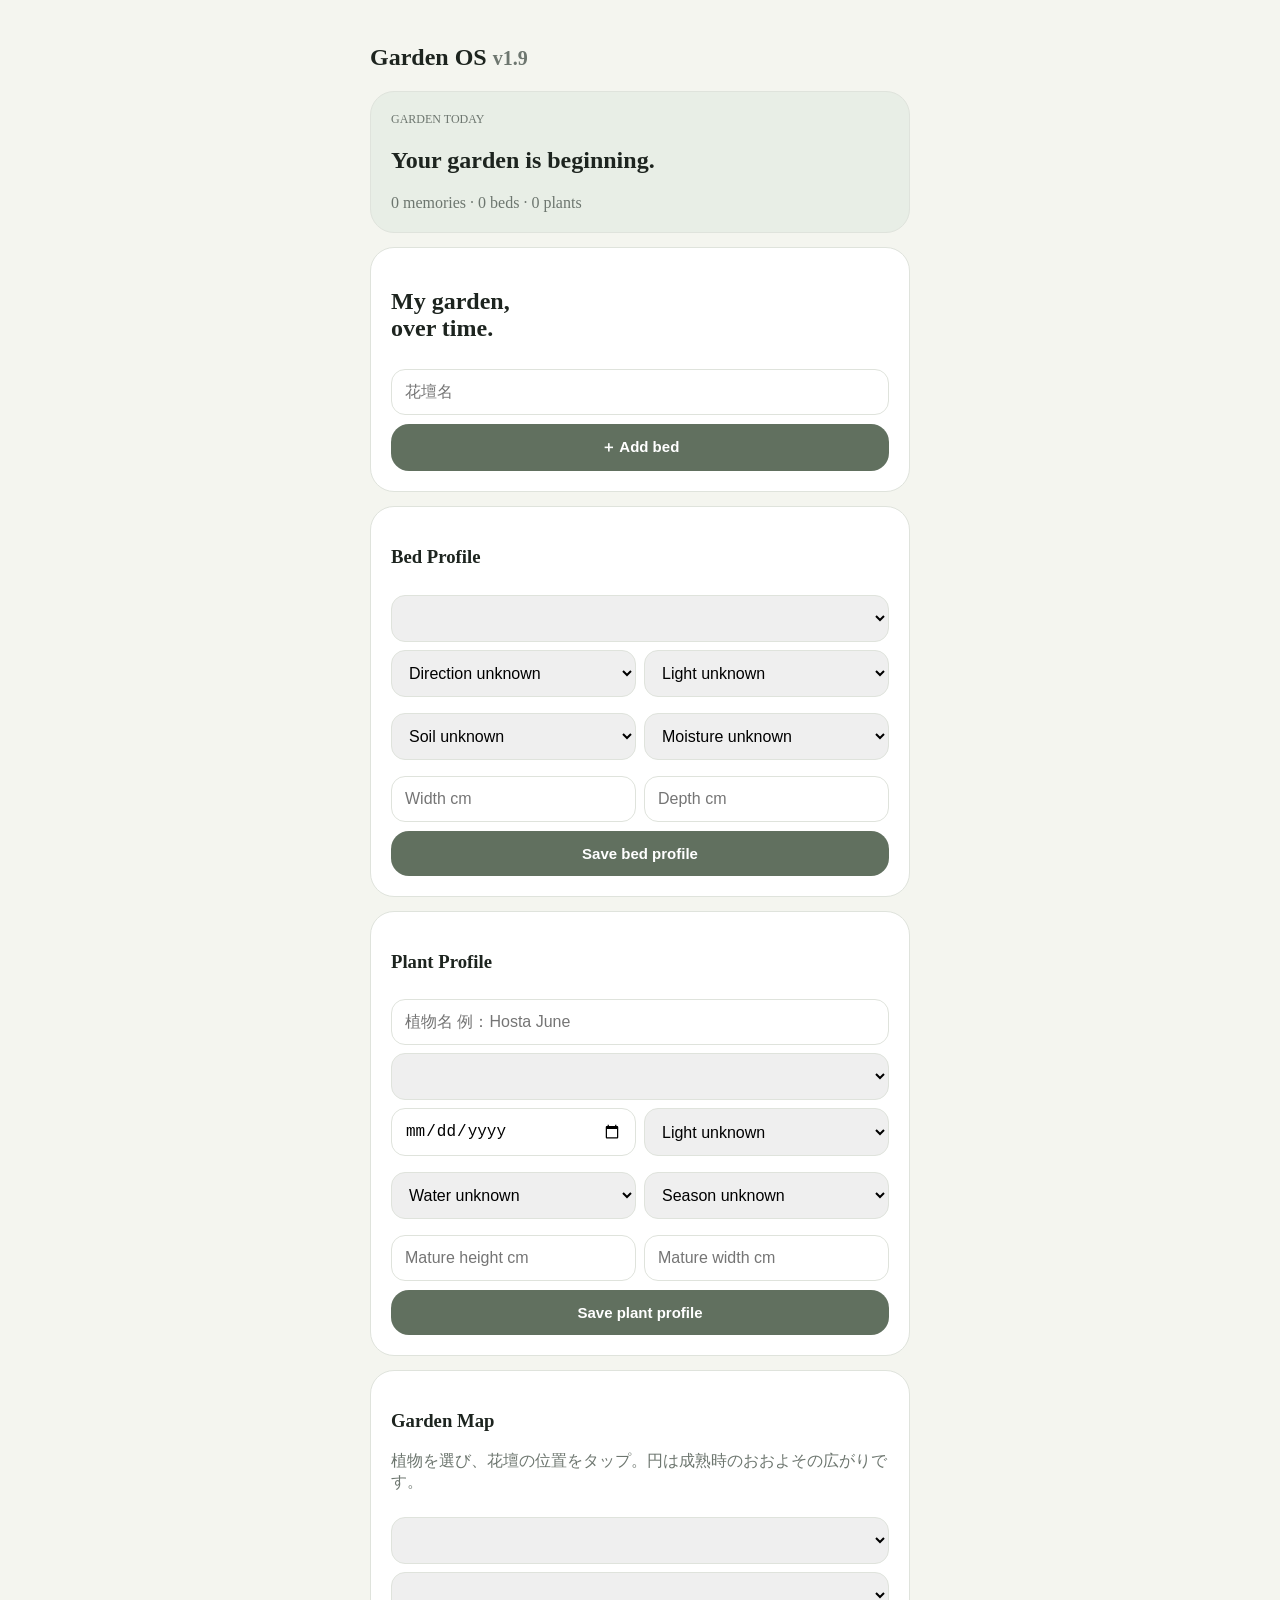
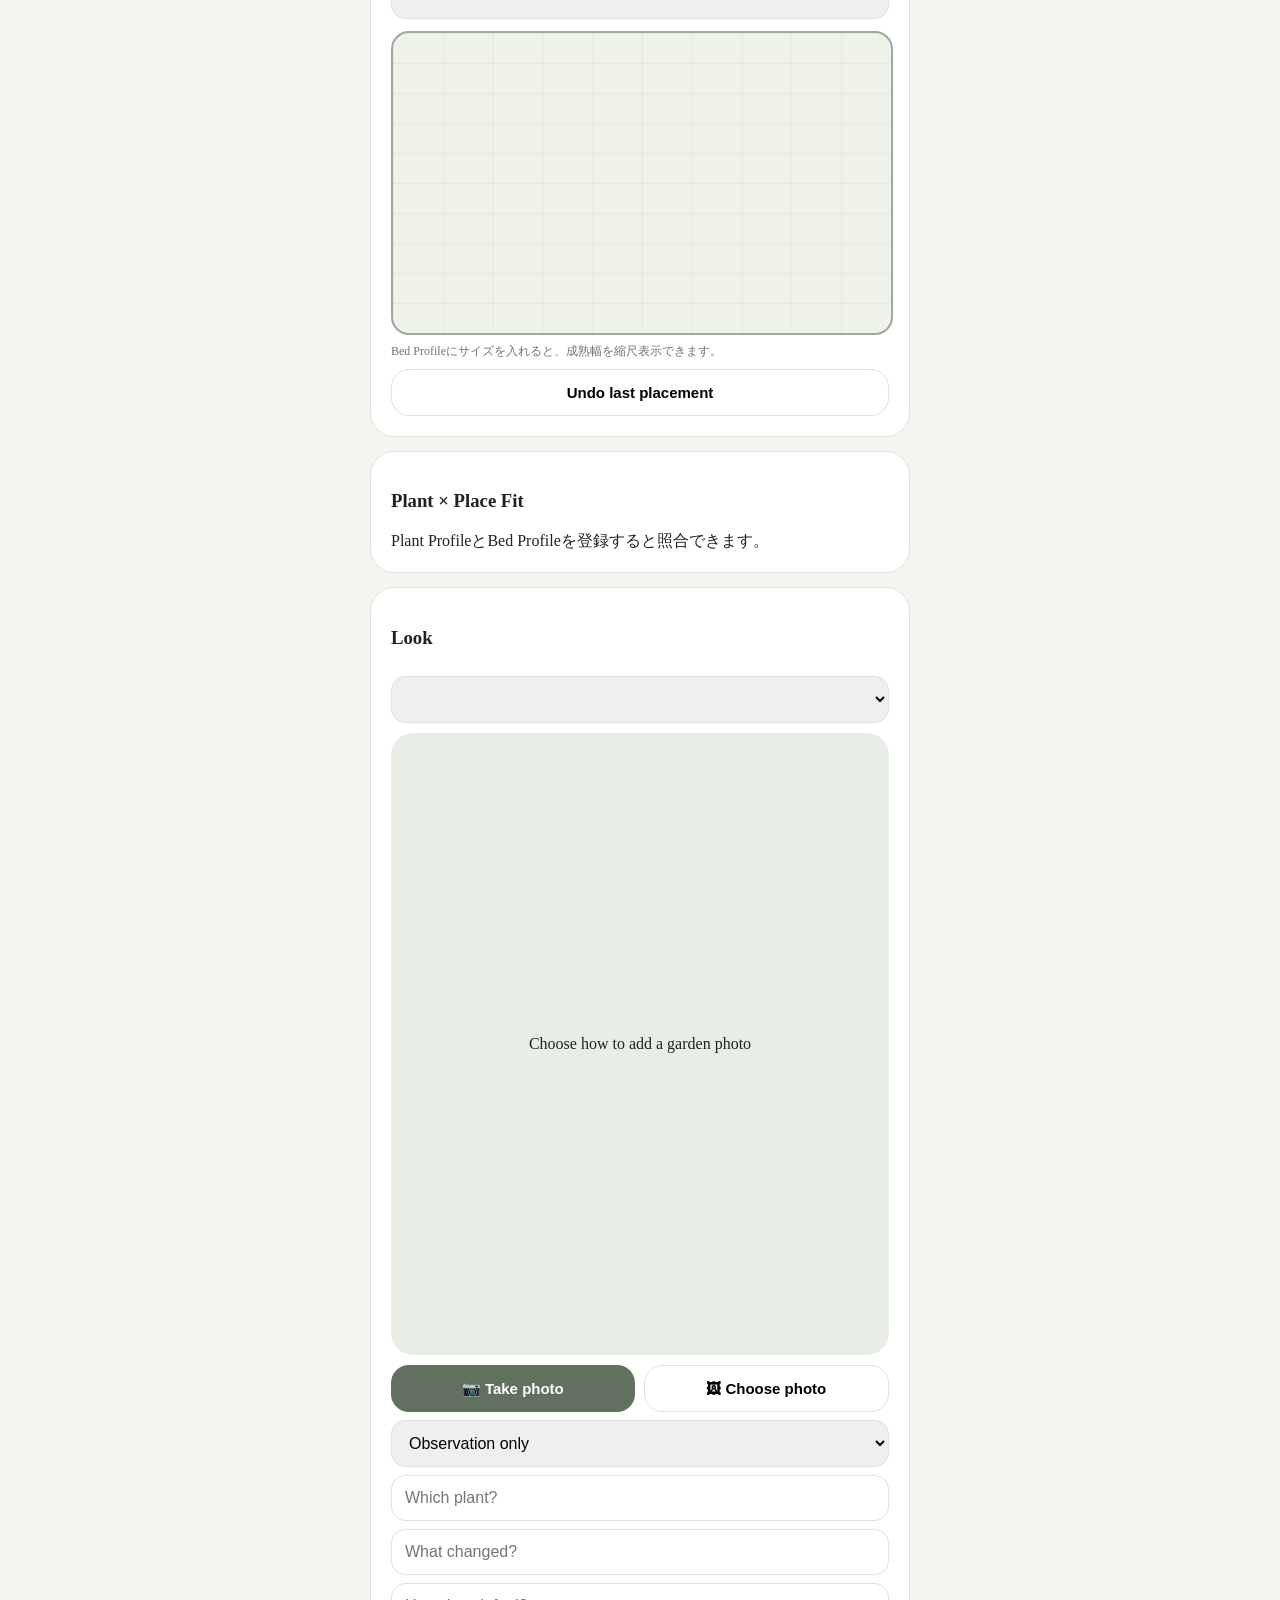
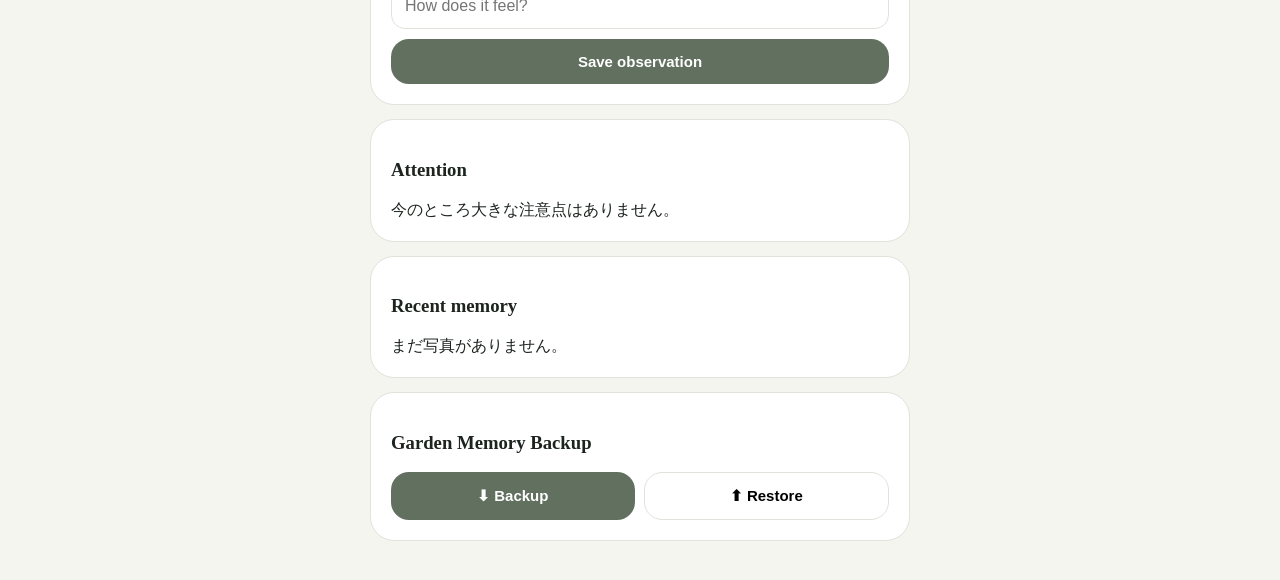
==== commit 547762a6: "Add interactive Garden Map with mature plant spread" ====
--- a/index.html
+++ b/index.html
@@ -1 +1 @@
-<!DOCTYPE html><html lang="ja"><head><meta charset="utf-8"><meta name="viewport" content="width=device-width,initial-scale=1,viewport-fit=cover"><title>Garden OS v1.8</title><style>body{font-family:-apple-system;background:#f4f5ef;color:#1d241f;margin:0}.app{max-width:540px;margin:auto;padding:24px 18px}.card{background:#fff;border:1px solid #dfe3dc;border-radius:24px;padding:20px;margin:14px 0}.today{background:#e8eee6}button{border:0;border-radius:18px;padding:15px;font-weight:700;font-size:15px}.primary{background:#61705f;color:#fff}.ghost{background:#fff;border:1px solid #dfe3dc}.row{display:flex;gap:10px}.row>*{flex:1}.grid2{display:grid;grid-template-columns:1fr 1fr;gap:8px}.photo{aspect-ratio:4/5;background:#e8eee6;border-radius:22px;display:grid;place-items:center;overflow:hidden}.photo img{width:100%;height:100%;object-fit:cover}select,input{width:100%;padding:14px;border:1px solid #dfe3dc;border-radius:14px;font-size:16px;box-sizing:border-box;margin-top:9px}.muted{color:#6d766f}.label{font-size:12px;color:#6d766f;margin-top:14px}.bed,.profile{padding:14px 0;border-bottom:1px solid #dfe3dc}.name{font-weight:700}.small{font-size:12px;color:#6d766f;margin-top:3px}.tag{display:inline-block;font-size:11px;background:#e8eee6;padding:4px 7px;border-radius:9px;margin:5px 4px 0 0}.signal,.saved{margin-top:10px;padding:12px;border-radius:14px;background:#f4f5ef;font-size:13px;line-height:1.5}.saved{display:none;background:#e8eee6}.fit-good{background:#edf3ea}.fit-watch{background:#fff4df}.memory{display:flex;gap:12px;padding:14px 0;border-bottom:1px solid #dfe3dc}.memory img{width:80px;height:80px;object-fit:cover;border-radius:14px}.compare{display:grid;grid-template-columns:1fr 1fr;gap:8px;margin-top:12px}.compare img{width:100%;aspect-ratio:3/4;object-fit:cover;border-radius:16px}.compare figure{margin:0}.compare figcaption{font-size:11px;color:#6d766f;margin-top:5px}</style></head><body><div class="app"><h2>Garden OS <small class="muted">v1.8</small></h2><section class="card today"><div class="small">GARDEN TODAY</div><h1 id="todayTitle">Your garden is beginning.</h1><div id="todayBody" class="muted"></div></section><section class="card"><h1>My garden,<br>over time.</h1><div id="beds"></div><input id="bedName" placeholder="花壇名"><button class="primary" style="width:100%;margin-top:10px" onclick="addBed()">＋ Add bed</button></section><section class="card"><h3>Bed Profile</h3><p class="muted">花壇そのものの環境を登録します。分からない項目は空欄でOKです。</p><select id="bedProfileSelect"></select><div class="grid2"><select id="orientation"><option value="">Direction unknown</option><option>North</option><option>Northeast</option><option>East</option><option>Southeast</option><option>South</option><option>Southwest</option><option>West</option><option>Northwest</option></select><select id="bedLight"><option value="">Light unknown</option><option>Full sun</option><option>Part sun</option><option>Part shade</option><option>Shade</option></select><select id="soil"><option value="">Soil unknown</option><option>Well-drained</option><option>Average</option><option>Moisture-retentive</option><option>Heavy / clay</option></select><select id="bedWater"><option value="">Moisture unknown</option><option>Dry</option><option>Average</option><option>Moist</option></select><input id="bedW" inputmode="numeric" placeholder="Width cm"><input id="bedD" inputmode="numeric" placeholder="Depth cm"></div><button class="primary" style="width:100%;margin-top:10px" onclick="saveBedProfile()">Save bed profile</button><div id="bedProfiles"></div></section><section class="card"><h3>Plant Profile</h3><input id="profileName" list="plantNames" placeholder="植物名 例：Hosta June"><datalist id="plantNames"></datalist><select id="profileBed"></select><div class="grid2"><input id="plantedDate" type="date"><select id="light"><option value="">Light unknown</option><option>Full sun</option><option>Part sun</option><option>Part shade</option><option>Shade</option></select><select id="water"><option value="">Water unknown</option><option>Dry</option><option>Average</option><option>Moist</option></select><select id="evergreen"><option value="">Season unknown</option><option>Evergreen</option><option>Semi-evergreen</option><option>Deciduous</option></select><input id="matureH" inputmode="numeric" placeholder="Mature height cm"><input id="matureW" inputmode="numeric" placeholder="Mature width cm"></div><button class="primary" style="width:100%;margin-top:10px" onclick="saveProfile()">Save plant profile</button><div id="profiles"></div></section><section class="card"><h3>Plant × Place Fit</h3><p class="muted">登録済みの植物条件と花壇環境を照合します。</p><div id="fit"></div></section><section class="card"><h3>Look</h3><select id="bedSelect"></select><div class="photo" style="margin-top:12px"><span id="prompt">Choose how to add a garden photo</span><img id="preview" style="display:none"></div><div class="row" style="margin-top:12px"><button class="primary" onclick="cameraInput.click()">📷 Take photo</button><button class="ghost" onclick="libraryInput.click()">🖼 Choose photo</button></div><input id="cameraInput" type="file" accept="image/*" capture="environment" hidden><input id="libraryInput" type="file" accept="image/*" hidden><select id="action"><option value="">Observation only</option><option>Planted</option><option>Moved</option><option>Watered</option><option>Pruned</option><option>Fertilized</option><option>Removed</option><option>Other</option></select><input id="plant" list="plantNames" placeholder="Which plant?"><input id="change" placeholder="What changed?"><input id="note" placeholder="How does it feel?"><button class="primary" style="width:100%;margin-top:12px" onclick="savePhoto()">Save observation</button><div id="saveStatus" class="saved"></div></section><section class="card"><h3>Attention</h3><div id="attention"></div></section><section class="card"><h3>Then ↔ Now</h3><select id="compareBed" onchange="renderCompare()"></select><div id="comparison" class="muted"></div></section><section class="card"><h3>Recent memory</h3><div id="recent"></div></section><section class="card"><h3>Garden Memory Backup</h3><div class="row"><button class="primary" onclick="exportBackup()">⬇ Backup</button><button class="ghost" onclick="restoreInput.click()">⬆ Restore</button></div><input id="restoreInput" type="file" accept="application/json,.json" hidden></section></div><script>const KEY='gardenOS_v10',DAY=86400000;let state;try{state=JSON.parse(localStorage.getItem(KEY)||'{"beds":[],"observations":[],"profiles":[],"bedProfiles":[]}')}catch(e){state={beds:[],observations:[],profiles:[],bedProfiles:[]}}state.beds=state.beds||[];state.observations=state.observations||[];state.profiles=state.profiles||[];state.bedProfiles=state.bedProfiles||[];let photo=null;function esc(s){return String(s??'').replace(/[&<>"']/g,m=>({'&':'&amp;','<':'&lt;','>':'&gt;','"':'&quot;',"'":'&#39;'}[m]))}function persist(){try{localStorage.setItem(KEY,JSON.stringify(state));render();return true}catch(e){alert('保存容量が足りません。');return false}}function bn(id){return(state.beds.find(b=>b.id===id)||{}).name||'Bed'}function addBed(){const n=bedName.value.trim();if(!n)return;state.beds.push({id:'b'+Date.now(),name:n});bedName.value='';persist()}function saveBedProfile(){if(!bedProfileSelect.value)return;let p=state.bedProfiles.find(x=>x.bedId===bedProfileSelect.value);const d={bedId:bedProfileSelect.value,orientation:orientation.value,light:bedLight.value,soil:soil.value,water:bedWater.value,width:bedW.value,depth:bedD.value,updatedAt:Date.now()};if(p)Object.assign(p,d);else state.bedProfiles.push({...d,id:'bp'+Date.now()});persist()}function saveProfile(){const n=profileName.value.trim();if(!n)return alert('植物名を入力してください');let p=state.profiles.find(x=>x.name.toLowerCase()===n.toLowerCase());const d={name:n,bedId:profileBed.value,plantedDate:plantedDate.value,light:light.value,water:water.value,evergreen:evergreen.value,matureH:matureH.value,matureW:matureW.value,updatedAt:Date.now()};if(p)Object.assign(p,d);else state.profiles.push({...d,id:'p'+Date.now()});profileName.value='';persist()}function renderBedProfiles(){bedProfiles.innerHTML=state.bedProfiles.length?state.bedProfiles.map(p=>'<div class="profile"><div class="name">'+esc(bn(p.bedId))+'</div>'+(p.orientation?'<span class="tag">🧭 '+esc(p.orientation)+'</span>':'')+(p.light?'<span class="tag">☀ '+esc(p.light)+'</span>':'')+(p.water?'<span class="tag">💧 '+esc(p.water)+'</span>':'')+(p.soil?'<span class="tag">🪴 '+esc(p.soil)+'</span>':'')+((p.width||p.depth)?'<div class="small">Size: '+esc(p.width||'?')+' × '+esc(p.depth||'?')+' cm</div>':'')+'</div>').join(''):'<div class="muted">まだBed Profileがありません。</div>'}function renderProfiles(){profiles.innerHTML=state.profiles.length?state.profiles.map(p=>'<div class="profile"><div class="name">🌱 '+esc(p.name)+'</div><div class="small">'+esc(bn(p.bedId))+'</div>'+(p.light?'<span class="tag">☀ '+esc(p.light)+'</span>':'')+(p.water?'<span class="tag">💧 '+esc(p.water)+'</span>':'')+((p.matureH||p.matureW)?'<div class="small">Mature: '+esc(p.matureH||'?')+' × '+esc(p.matureW||'?')+' cm</div>':'')+'</div>').join(''):'<div class="muted">まだPlant Profileがありません。</div>'}function renderFit(){const rows=[];state.profiles.forEach(p=>{const b=state.bedProfiles.find(x=>x.bedId===p.bedId);if(!b)return;const issues=[];if(p.light&&b.light&&p.light!==b.light){const ok=(p.light==='Part shade'&&b.light==='Shade')||(p.light==='Part sun'&&b.light==='Part shade');if(!ok)issues.push('Light: plant '+p.light+' / bed '+b.light)}if(p.water&&b.water&&p.water!==b.water){if(!(p.water==='Moist'&&b.water==='Average'))issues.push('Water: plant '+p.water+' / bed '+b.water)}rows.push('<div class="signal '+(issues.length?'fit-watch':'fit-good')+'"><strong>'+esc(p.name)+' × '+esc(bn(p.bedId))+'</strong><br>'+(issues.length?'Check: '+issues.map(esc).join(' · '):'Known conditions are broadly compatible.')+'</div>')});fit.innerHTML=rows.length?rows.join(''):'Plant ProfileとBed Profileの両方を登録すると照合できます。'}function renderAttention(){const s=[];state.beds.forEach(b=>{const a=state.observations.filter(o=>o.bedId===b.id).sort((x,y)=>y.ts-x.ts);if(!a.length)s.push('<div class="signal"><strong>'+esc(b.name)+'</strong><br>まだ最初の観察がありません。</div>');else{const d=Math.floor((Date.now()-a[0].ts)/DAY);if(d>=14)s.push('<div class="signal"><strong>'+esc(b.name)+'</strong><br>'+d+'日間、記録がありません。</div>')}});attention.innerHTML=s.length?s.join(''):'今のところ大きな注意点はありません。'}function renderToday(){if(!state.observations.length){todayTitle.textContent='Your garden is beginning.';todayBody.textContent='最初の写真を1枚残すところから始めましょう。';return}const l=[...state.observations].sort((a,b)=>b.ts-a.ts)[0],d=Math.floor((Date.now()-l.ts)/DAY);todayTitle.textContent=d===0?'You looked at the garden today.':d+' days since your last look.';todayBody.textContent=state.observations.length+' memories · '+state.beds.length+' beds · '+state.profiles.length+' plant profiles'}function renderCompare(){const a=state.observations.filter(o=>o.bedId===compareBed.value).sort((x,y)=>x.ts-y.ts);if(a.length<2){comparison.innerHTML='2枚以上の記録ができると比較できます。';return}const f=a[0],l=a[a.length-1];comparison.innerHTML='<div class="compare"><figure><img src="'+f.photo+'"><figcaption>THEN · '+new Date(f.ts).toLocaleDateString()+'</figcaption></figure><figure><img src="'+l.photo+'"><figcaption>NOW · '+new Date(l.ts).toLocaleDateString()+'</figcaption></figure></div>'}function render(){beds.innerHTML=state.beds.map(b=>'<div class="bed">'+esc(b.name)+'</div>').join('');const opts=state.beds.map(b=>'<option value="'+b.id+'">'+esc(b.name)+'</option>').join('');[bedSelect,profileBed,bedProfileSelect,compareBed].forEach(x=>x.innerHTML=opts);const names=[...new Set([...state.profiles.map(p=>p.name),...state.observations.map(o=>o.plant).filter(Boolean)])];plantNames.innerHTML=names.map(n=>'<option value="'+esc(n)+'"></option>').join('');renderBedProfiles();renderProfiles();renderFit();renderAttention();renderToday();renderCompare();const items=state.observations.slice(-8).reverse();recent.innerHTML=items.length?items.map(o=>'<div class="memory"><img src="'+o.photo+'"><div><div class="name">'+esc(bn(o.bedId))+'</div><div class="small">'+new Date(o.ts).toLocaleString()+'</div>'+(o.plant?'<span class="tag">🌱 '+esc(o.plant)+'</span>':'')+(o.change?'<div class="small">'+esc(o.change)+'</div>':'')+'</div></div>').join(''):'まだ写真がありません。'}async function compress(file){return new Promise(res=>{const r=new FileReader();r.onload=()=>{const i=new Image();i.onload=()=>{const m=1280,s=Math.min(1,m/Math.max(i.width,i.height)),c=document.createElement('canvas');c.width=Math.round(i.width*s);c.height=Math.round(i.height*s);c.getContext('2d').drawImage(i,0,0,c.width,c.height);res(c.toDataURL('image/jpeg',.72))};i.src=r.result};r.readAsDataURL(file)})}async function choose(e){const f=e.target.files[0];if(!f)return;photo=await compress(f);preview.src=photo;preview.style.display='block';prompt.style.display='none'}cameraInput.addEventListener('change',choose);libraryInput.addEventListener('change',choose);function savePhoto(){if(!bedSelect.value)return alert('先に花壇を登録してください');if(!photo)return alert('写真を追加してください');state.observations.push({id:'o'+Date.now(),bedId:bedSelect.value,photo,ts:Date.now(),action:action.value,plant:plant.value.trim(),change:change.value.trim(),note:note.value.trim()});if(!persist()){state.observations.pop();return}photo=null;preview.style.display='none';prompt.style.display='block';action.value='';plant.value='';change.value='';note.value='';saveStatus.textContent='✓ Garden memory saved';saveStatus.style.display='block'}function exportBackup(){const b=new Blob([JSON.stringify({format:'GardenOSBackup',version:'1.8',createdAt:new Date().toISOString(),data:state})],{type:'application/json'}),u=URL.createObjectURL(b),a=document.createElement('a');a.href=u;a.download='garden-os-backup-'+new Date().toISOString().slice(0,10)+'.json';a.click()}restoreInput.addEventListener('change',e=>{const f=e.target.files[0];if(!f)return;const r=new FileReader();r.onload=()=>{try{const x=JSON.parse(r.result);if(x.format!=='GardenOSBackup')throw 0;if(confirm('現在のデータを置き換えますか？')){state=x.data;state.profiles=state.profiles||[];state.bedProfiles=state.bedProfiles||[];persist()}}catch(_){alert('読み込めないバックアップです。')}};r.readAsText(f)});render()</script></body></html>+<!DOCTYPE html><html lang="ja"><head><meta charset="utf-8"><meta name="viewport" content="width=device-width,initial-scale=1,viewport-fit=cover"><title>Garden OS v1.9</title><style>body{font-family:-apple-system;background:#f4f5ef;color:#1d241f;margin:0}.app{max-width:540px;margin:auto;padding:24px 18px}.card{background:#fff;border:1px solid #dfe3dc;border-radius:24px;padding:20px;margin:14px 0}.today{background:#e8eee6}button{border:0;border-radius:18px;padding:14px;font-weight:700;font-size:15px}.primary{background:#61705f;color:#fff}.ghost{background:#fff;border:1px solid #dfe3dc}.row{display:flex;gap:9px}.row>*{flex:1}.grid2{display:grid;grid-template-columns:1fr 1fr;gap:8px}select,input{width:100%;padding:13px;border:1px solid #dfe3dc;border-radius:14px;font-size:16px;box-sizing:border-box;margin-top:8px}.muted,.small{color:#6d766f}.small{font-size:12px}.name{font-weight:700}.bed,.profile{padding:13px 0;border-bottom:1px solid #dfe3dc}.tag{display:inline-block;font-size:11px;background:#e8eee6;padding:4px 7px;border-radius:9px;margin:5px 4px 0 0}.signal,.saved{margin-top:10px;padding:12px;border-radius:14px;background:#f4f5ef;font-size:13px;line-height:1.5}.saved{display:none;background:#e8eee6}.fit-good{background:#edf3ea}.fit-watch{background:#fff4df}.photo{aspect-ratio:4/5;background:#e8eee6;border-radius:22px;display:grid;place-items:center;overflow:hidden}.photo img{width:100%;height:100%;object-fit:cover}.memory{display:flex;gap:12px;padding:13px 0;border-bottom:1px solid #dfe3dc}.memory img{width:76px;height:76px;object-fit:cover;border-radius:13px}.mapwrap{margin-top:12px}.map{position:relative;width:100%;height:300px;border:2px solid #9da99d;border-radius:18px;background:linear-gradient(90deg,rgba(97,112,95,.07) 1px,transparent 1px),linear-gradient(rgba(97,112,95,.07) 1px,transparent 1px),#eef2e9;background-size:10% 10%;overflow:hidden;touch-action:none}.plantdot{position:absolute;transform:translate(-50%,-50%);border:2px solid #61705f;background:rgba(255,255,255,.72);border-radius:50%;display:grid;place-items:center;text-align:center;font-size:10px;font-weight:700;line-height:1.05;padding:2px;box-sizing:border-box;min-width:38px;min-height:38px}.mapnote{font-size:12px;color:#6d766f;margin-top:8px}</style></head><body><div class="app"><h2>Garden OS <small class="muted">v1.9</small></h2><section class="card today"><div class="small">GARDEN TODAY</div><h1 id="todayTitle">Your garden is beginning.</h1><div id="todayBody" class="muted"></div></section><section class="card"><h1>My garden,<br>over time.</h1><div id="beds"></div><input id="bedName" placeholder="花壇名"><button class="primary" style="width:100%;margin-top:9px" onclick="addBed()">＋ Add bed</button></section><section class="card"><h3>Bed Profile</h3><select id="bedProfileSelect"></select><div class="grid2"><select id="orientation"><option value="">Direction unknown</option><option>North</option><option>Northeast</option><option>East</option><option>Southeast</option><option>South</option><option>Southwest</option><option>West</option><option>Northwest</option></select><select id="bedLight"><option value="">Light unknown</option><option>Full sun</option><option>Part sun</option><option>Part shade</option><option>Shade</option></select><select id="soil"><option value="">Soil unknown</option><option>Well-drained</option><option>Average</option><option>Moisture-retentive</option><option>Heavy / clay</option></select><select id="bedWater"><option value="">Moisture unknown</option><option>Dry</option><option>Average</option><option>Moist</option></select><input id="bedW" inputmode="numeric" placeholder="Width cm"><input id="bedD" inputmode="numeric" placeholder="Depth cm"></div><button class="primary" style="width:100%;margin-top:9px" onclick="saveBedProfile()">Save bed profile</button><div id="bedProfiles"></div></section><section class="card"><h3>Plant Profile</h3><input id="profileName" list="plantNames" placeholder="植物名 例：Hosta June"><datalist id="plantNames"></datalist><select id="profileBed"></select><div class="grid2"><input id="plantedDate" type="date"><select id="light"><option value="">Light unknown</option><option>Full sun</option><option>Part sun</option><option>Part shade</option><option>Shade</option></select><select id="water"><option value="">Water unknown</option><option>Dry</option><option>Average</option><option>Moist</option></select><select id="evergreen"><option value="">Season unknown</option><option>Evergreen</option><option>Semi-evergreen</option><option>Deciduous</option></select><input id="matureH" inputmode="numeric" placeholder="Mature height cm"><input id="matureW" inputmode="numeric" placeholder="Mature width cm"></div><button class="primary" style="width:100%;margin-top:9px" onclick="saveProfile()">Save plant profile</button><div id="profiles"></div></section><section class="card"><h3>Garden Map</h3><p class="muted">植物を選び、花壇の位置をタップ。円は成熟時のおおよその広がりです。</p><select id="mapBed" onchange="renderMap()"></select><select id="mapPlant"></select><div class="mapwrap"><div id="gardenMap" class="map" onclick="placePlant(event)"></div><div id="mapScale" class="mapnote"></div></div><button class="ghost" style="width:100%;margin-top:9px" onclick="clearLastMapPlant()">Undo last placement</button></section><section class="card"><h3>Plant × Place Fit</h3><div id="fit"></div></section><section class="card"><h3>Look</h3><select id="bedSelect"></select><div class="photo" style="margin-top:10px"><span id="prompt">Choose how to add a garden photo</span><img id="preview" style="display:none"></div><div class="row" style="margin-top:10px"><button class="primary" onclick="cameraInput.click()">📷 Take photo</button><button class="ghost" onclick="libraryInput.click()">🖼 Choose photo</button></div><input id="cameraInput" type="file" accept="image/*" capture="environment" hidden><input id="libraryInput" type="file" accept="image/*" hidden><select id="action"><option value="">Observation only</option><option>Planted</option><option>Moved</option><option>Watered</option><option>Pruned</option><option>Fertilized</option><option>Removed</option><option>Other</option></select><input id="plant" list="plantNames" placeholder="Which plant?"><input id="change" placeholder="What changed?"><input id="note" placeholder="How does it feel?"><button class="primary" style="width:100%;margin-top:10px" onclick="savePhoto()">Save observation</button><div id="saveStatus" class="saved"></div></section><section class="card"><h3>Attention</h3><div id="attention"></div></section><section class="card"><h3>Recent memory</h3><div id="recent"></div></section><section class="card"><h3>Garden Memory Backup</h3><div class="row"><button class="primary" onclick="exportBackup()">⬇ Backup</button><button class="ghost" onclick="restoreInput.click()">⬆ Restore</button></div><input id="restoreInput" type="file" accept="application/json,.json" hidden></section></div><script>const KEY='gardenOS_v10',DAY=86400000;let state;try{state=JSON.parse(localStorage.getItem(KEY)||'{"beds":[],"observations":[],"profiles":[],"bedProfiles":[],"mapPlants":[]}')}catch(e){state={beds:[],observations:[],profiles:[],bedProfiles:[],mapPlants:[]}};['beds','observations','profiles','bedProfiles','mapPlants'].forEach(k=>state[k]=state[k]||[]);let photo=null;function esc(s){return String(s??'').replace(/[&<>"']/g,m=>({'&':'&amp;','<':'&lt;','>':'&gt;','"':'&quot;',"'":'&#39;'}[m]))}function persist(){try{localStorage.setItem(KEY,JSON.stringify(state));render();return true}catch(e){alert('保存容量が足りません。');return false}}function bn(id){return(state.beds.find(b=>b.id===id)||{}).name||'Bed'}function addBed(){const n=bedName.value.trim();if(!n)return;state.beds.push({id:'b'+Date.now(),name:n});bedName.value='';persist()}function saveBedProfile(){if(!bedProfileSelect.value)return;let p=state.bedProfiles.find(x=>x.bedId===bedProfileSelect.value);const d={bedId:bedProfileSelect.value,orientation:orientation.value,light:bedLight.value,soil:soil.value,water:bedWater.value,width:bedW.value,depth:bedD.value};if(p)Object.assign(p,d);else state.bedProfiles.push({...d,id:'bp'+Date.now()});persist()}function saveProfile(){const n=profileName.value.trim();if(!n)return alert('植物名を入力してください');let p=state.profiles.find(x=>x.name.toLowerCase()===n.toLowerCase());const d={name:n,bedId:profileBed.value,plantedDate:plantedDate.value,light:light.value,water:water.value,evergreen:evergreen.value,matureH:matureH.value,matureW:matureW.value};if(p)Object.assign(p,d);else state.profiles.push({...d,id:'p'+Date.now()});profileName.value='';persist()}function placePlant(e){const p=state.profiles.find(x=>x.id===mapPlant.value);if(!p)return alert('先にPlant Profileを登録してください');const r=gardenMap.getBoundingClientRect(),x=(e.clientX-r.left)/r.width,y=(e.clientY-r.top)/r.height;state.mapPlants.push({id:'mp'+Date.now(),bedId:mapBed.value,profileId:p.id,x,y,ts:Date.now()});persist()}function clearLastMapPlant(){for(let i=state.mapPlants.length-1;i>=0;i--){if(state.mapPlants[i].bedId===mapBed.value){state.mapPlants.splice(i,1);persist();break}}}function renderMap(){const id=mapBed.value,bp=state.bedProfiles.find(x=>x.bedId===id),items=state.mapPlants.filter(x=>x.bedId===id);gardenMap.innerHTML=items.map(m=>{const p=state.profiles.find(x=>x.id===m.profileId);if(!p)return'';let size=46;if(bp&&Number(bp.width)&&Number(p.matureW))size=Math.max(38,Math.min(180,300*Number(p.matureW)/Number(bp.width)));return '<div class="plantdot" style="left:'+(m.x*100)+'%;top:'+(m.y*100)+'%;width:'+size+'px;height:'+size+'px">'+esc(p.name)+'</div>'}).join('');mapScale.textContent=bp&&bp.width&&bp.depth?'Bed size: '+bp.width+' × '+bp.depth+' cm · circles scaled approximately to mature width':'Bed Profileにサイズを入れると、成熟幅を縮尺表示できます。'}function renderFit(){const rows=[];state.profiles.forEach(p=>{const b=state.bedProfiles.find(x=>x.bedId===p.bedId);if(!b)return;const issues=[];if(p.light&&b.light&&p.light!==b.light)issues.push('Light '+p.light+' / '+b.light);if(p.water&&b.water&&p.water!==b.water)issues.push('Water '+p.water+' / '+b.water);rows.push('<div class="signal '+(issues.length?'fit-watch':'fit-good')+'"><strong>'+esc(p.name)+' × '+esc(bn(p.bedId))+'</strong><br>'+(issues.length?'Check: '+issues.map(esc).join(' · '):'Known conditions broadly compatible.')+'</div>')});fit.innerHTML=rows.length?rows.join(''):'Plant ProfileとBed Profileを登録すると照合できます。'}function render(){const opts=state.beds.map(b=>'<option value="'+b.id+'">'+esc(b.name)+'</option>').join('');beds.innerHTML=state.beds.map(b=>'<div class="bed">'+esc(b.name)+'</div>').join('');[bedProfileSelect,profileBed,mapBed,bedSelect].forEach(x=>x.innerHTML=opts);mapPlant.innerHTML=state.profiles.map(p=>'<option value="'+p.id+'">'+esc(p.name)+'</option>').join('');plantNames.innerHTML=[...new Set(state.profiles.map(p=>p.name))].map(n=>'<option value="'+esc(n)+'"></option>').join('');bedProfiles.innerHTML=state.bedProfiles.map(p=>'<div class="profile"><div class="name">'+esc(bn(p.bedId))+'</div><span class="tag">'+esc(p.orientation||'Direction ?')+'</span><span class="tag">☀ '+esc(p.light||'?')+'</span><span class="tag">💧 '+esc(p.water||'?')+'</span><div class="small">'+esc(p.width||'?')+' × '+esc(p.depth||'?')+' cm</div></div>').join('');profiles.innerHTML=state.profiles.map(p=>'<div class="profile"><div class="name">🌱 '+esc(p.name)+'</div><div class="small">'+esc(bn(p.bedId))+' · mature '+esc(p.matureH||'?')+' × '+esc(p.matureW||'?')+' cm</div></div>').join('');renderFit();renderMap();const latest=state.observations.slice().sort((a,b)=>b.ts-a.ts)[0];todayTitle.textContent=latest?'You looked at the garden '+(Math.floor((Date.now()-latest.ts)/DAY)||'today')+(Math.floor((Date.now()-latest.ts)/DAY)?' days ago.':''):'Your garden is beginning.';todayBody.textContent=state.observations.length+' memories · '+state.beds.length+' beds · '+state.profiles.length+' plants';attention.innerHTML=state.beds.filter(b=>!state.observations.some(o=>o.bedId===b.id)).map(b=>'<div class="signal"><strong>'+esc(b.name)+'</strong><br>まだ最初の観察がありません。</div>').join('')||'今のところ大きな注意点はありません。';recent.innerHTML=state.observations.slice(-8).reverse().map(o=>'<div class="memory"><img src="'+o.photo+'"><div><div class="name">'+esc(bn(o.bedId))+'</div><div class="small">'+new Date(o.ts).toLocaleString()+'</div>'+(o.plant?'<span class="tag">🌱 '+esc(o.plant)+'</span>':'')+'</div></div>').join('')||'まだ写真がありません。'}async function compress(f){return new Promise(res=>{const r=new FileReader();r.onload=()=>{const i=new Image();i.onload=()=>{const s=Math.min(1,1280/Math.max(i.width,i.height)),c=document.createElement('canvas');c.width=i.width*s;c.height=i.height*s;c.getContext('2d').drawImage(i,0,0,c.width,c.height);res(c.toDataURL('image/jpeg',.72))};i.src=r.result};r.readAsDataURL(f)})}async function choose(e){if(!e.target.files[0])return;photo=await compress(e.target.files[0]);preview.src=photo;preview.style.display='block';prompt.style.display='none'}cameraInput.addEventListener('change',choose);libraryInput.addEventListener('change',choose);function savePhoto(){if(!bedSelect.value||!photo)return alert('花壇と写真を選んでください');state.observations.push({id:'o'+Date.now(),bedId:bedSelect.value,photo,ts:Date.now(),action:action.value,plant:plant.value.trim(),change:change.value.trim(),note:note.value.trim()});if(persist()){photo=null;preview.style.display='none';prompt.style.display='block';saveStatus.textContent='✓ Garden memory saved';saveStatus.style.display='block'}}function exportBackup(){const b=new Blob([JSON.stringify({format:'GardenOSBackup',version:'1.9',data:state})],{type:'application/json'}),u=URL.createObjectURL(b),a=document.createElement('a');a.href=u;a.download='garden-os-backup.json';a.click()}restoreInput.addEventListener('change',e=>{const r=new FileReader();r.onload=()=>{try{const x=JSON.parse(r.result);if(x.format!=='GardenOSBackup')throw 0;if(confirm('現在のデータを置き換えますか？')){state=x.data;state.mapPlants=state.mapPlants||[];persist()}}catch(_){alert('読み込めないバックアップです。')}};if(e.target.files[0])r.readAsText(e.target.files[0])});render()</script></body></html>
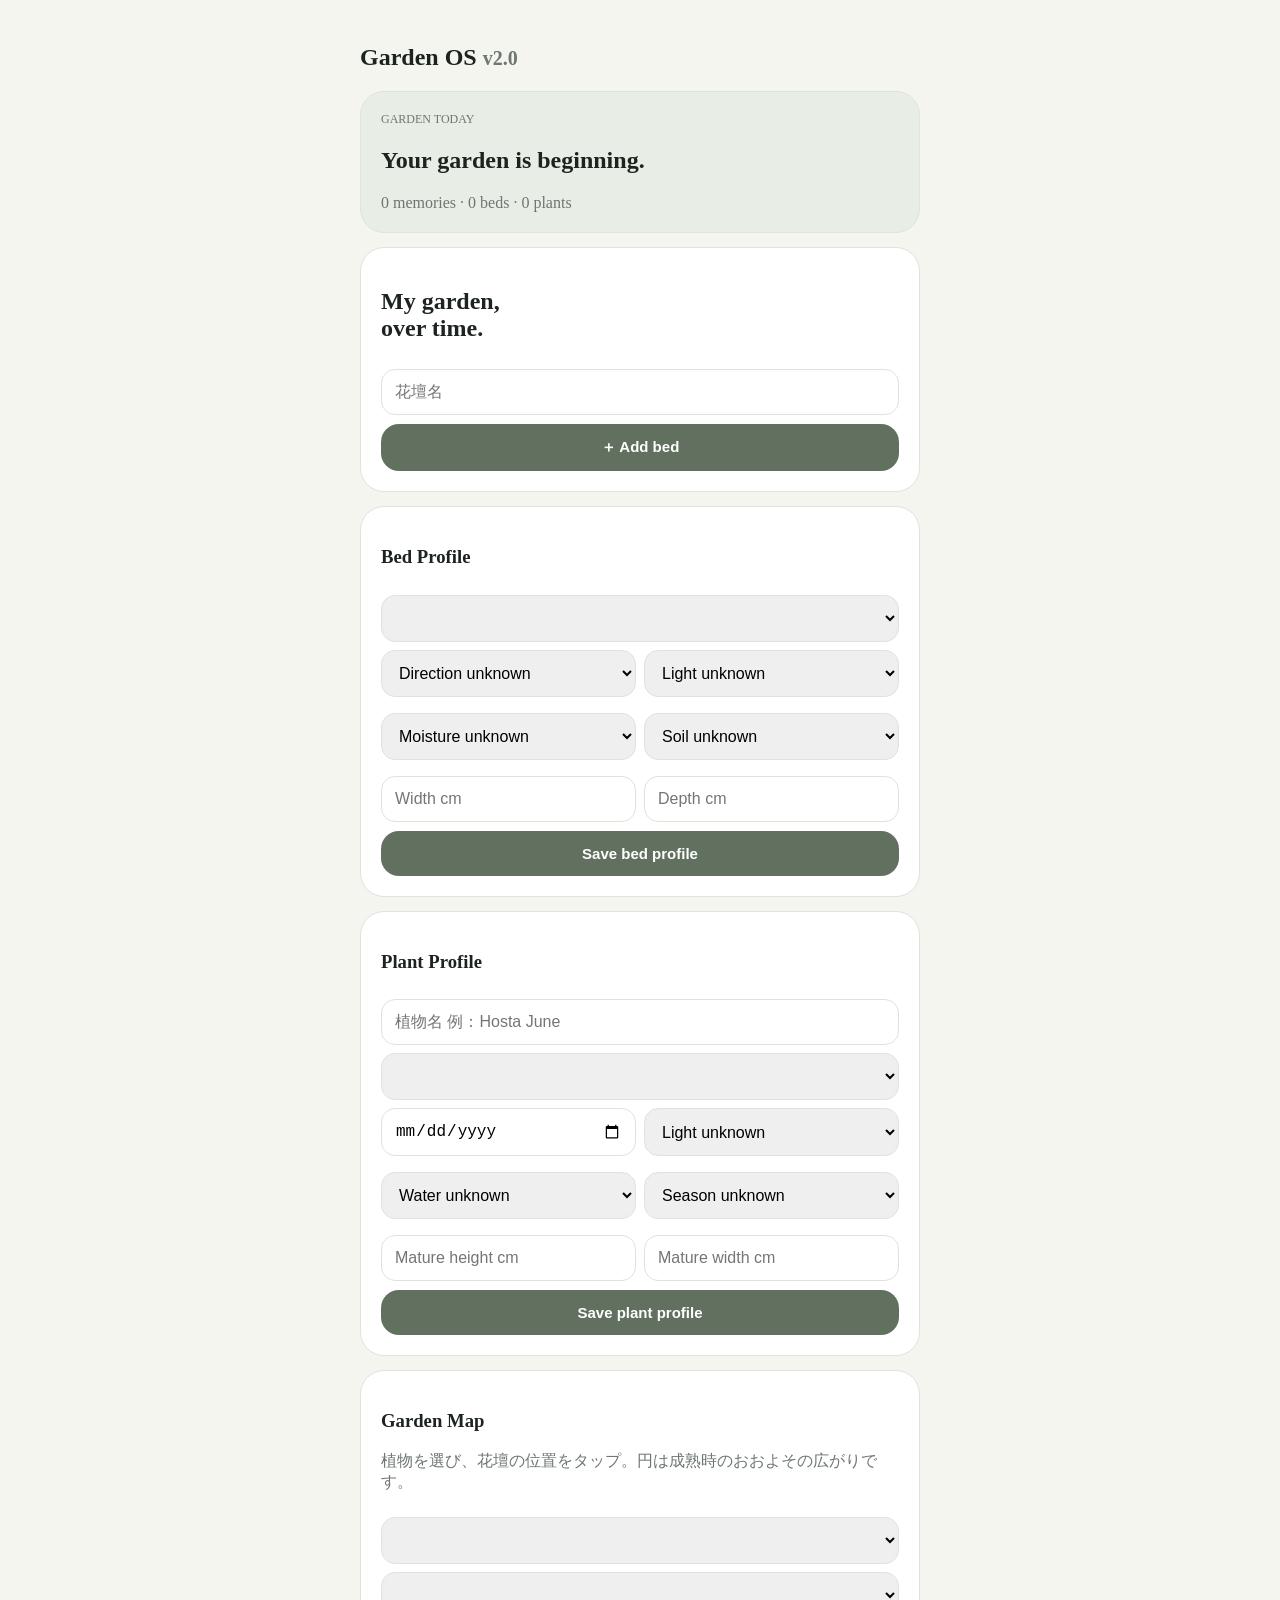
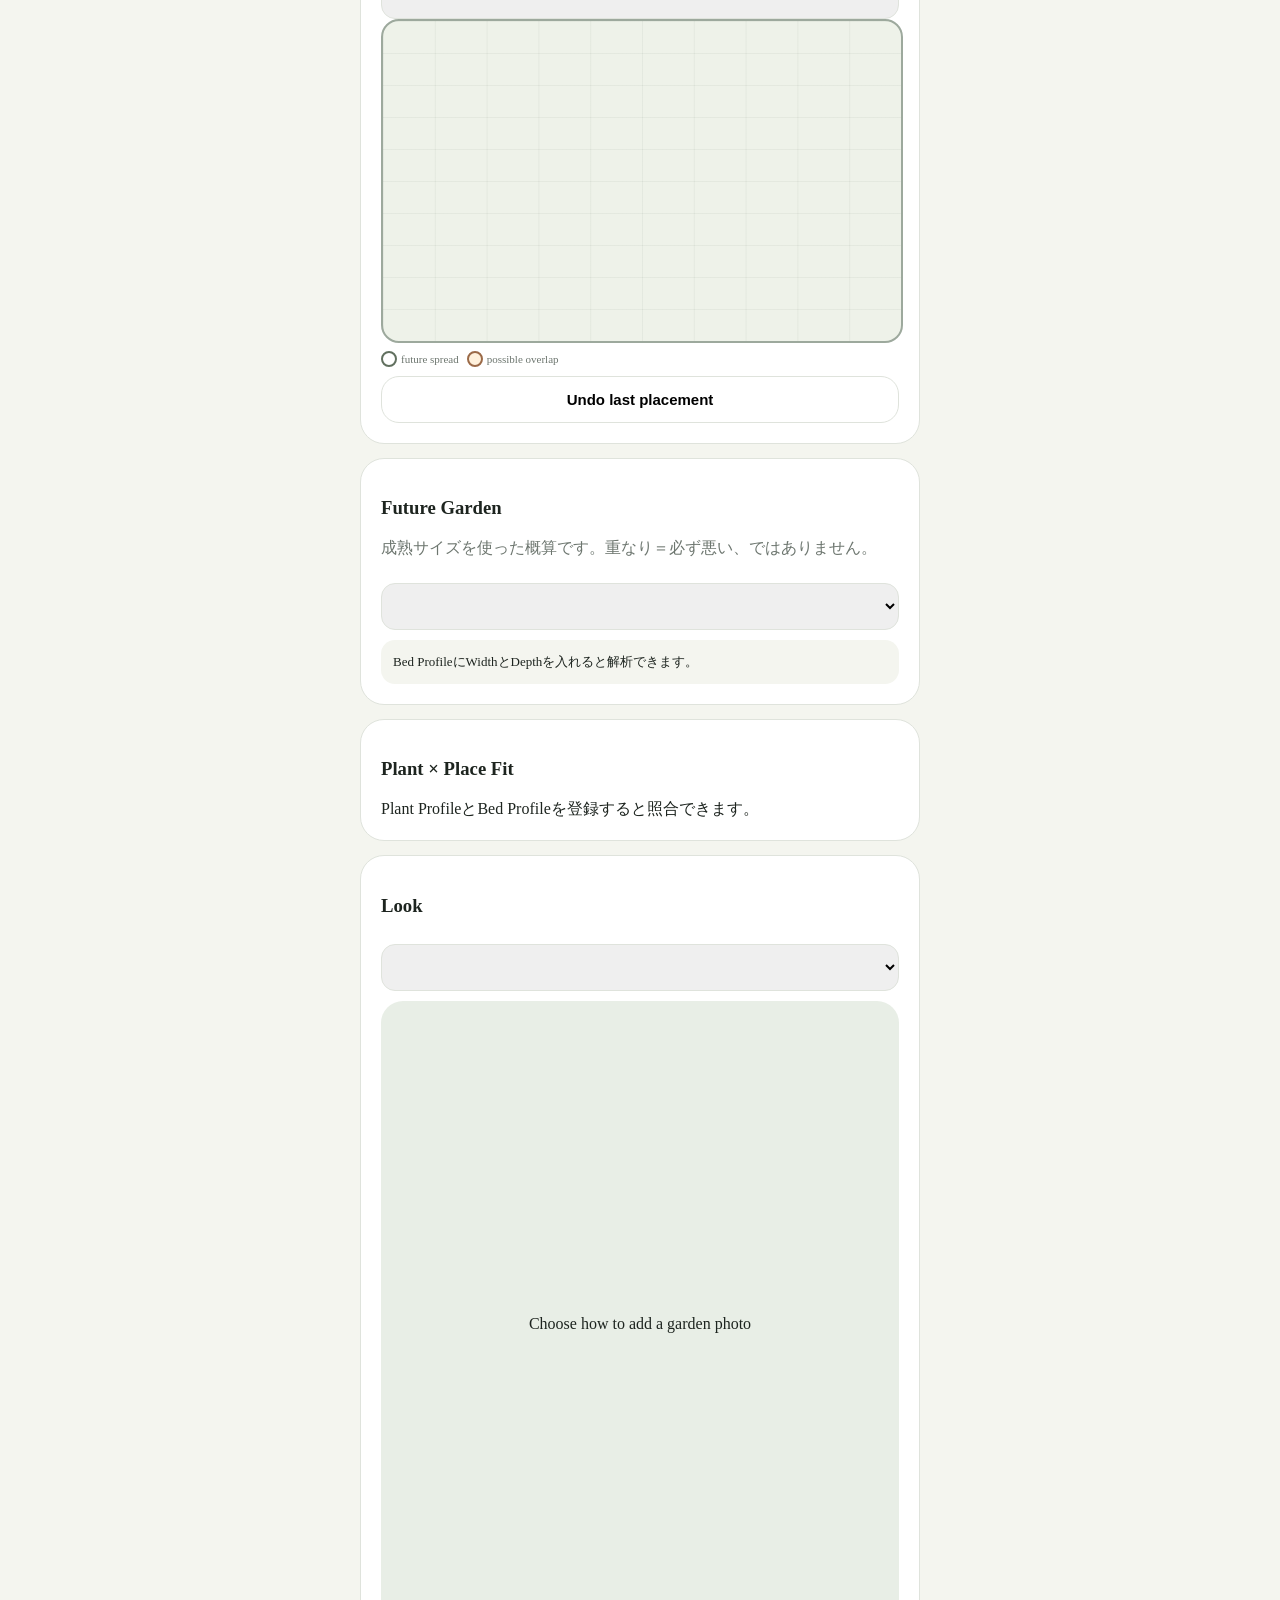
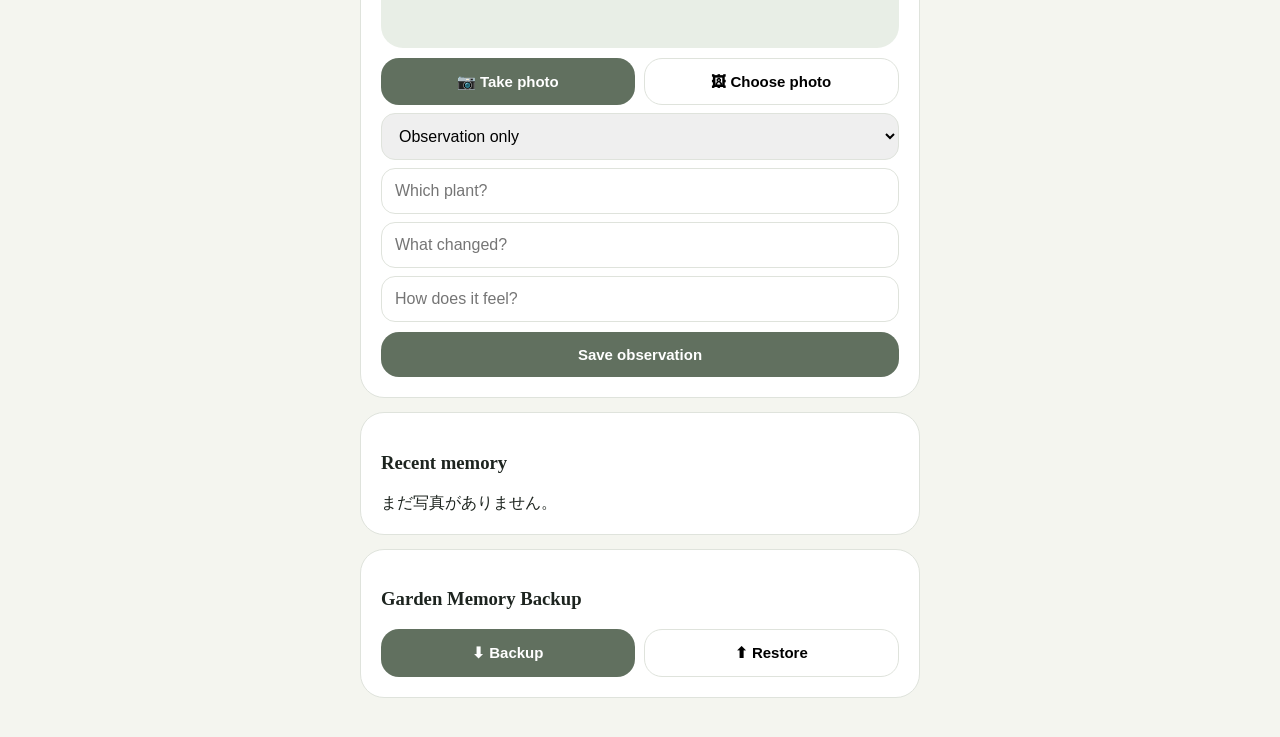
==== commit 40c37133: "Add Future Garden overlap and space analysis" ====
--- a/index.html
+++ b/index.html
@@ -1 +1 @@
-<!DOCTYPE html><html lang="ja"><head><meta charset="utf-8"><meta name="viewport" content="width=device-width,initial-scale=1,viewport-fit=cover"><title>Garden OS v1.9</title><style>body{font-family:-apple-system;background:#f4f5ef;color:#1d241f;margin:0}.app{max-width:540px;margin:auto;padding:24px 18px}.card{background:#fff;border:1px solid #dfe3dc;border-radius:24px;padding:20px;margin:14px 0}.today{background:#e8eee6}button{border:0;border-radius:18px;padding:14px;font-weight:700;font-size:15px}.primary{background:#61705f;color:#fff}.ghost{background:#fff;border:1px solid #dfe3dc}.row{display:flex;gap:9px}.row>*{flex:1}.grid2{display:grid;grid-template-columns:1fr 1fr;gap:8px}select,input{width:100%;padding:13px;border:1px solid #dfe3dc;border-radius:14px;font-size:16px;box-sizing:border-box;margin-top:8px}.muted,.small{color:#6d766f}.small{font-size:12px}.name{font-weight:700}.bed,.profile{padding:13px 0;border-bottom:1px solid #dfe3dc}.tag{display:inline-block;font-size:11px;background:#e8eee6;padding:4px 7px;border-radius:9px;margin:5px 4px 0 0}.signal,.saved{margin-top:10px;padding:12px;border-radius:14px;background:#f4f5ef;font-size:13px;line-height:1.5}.saved{display:none;background:#e8eee6}.fit-good{background:#edf3ea}.fit-watch{background:#fff4df}.photo{aspect-ratio:4/5;background:#e8eee6;border-radius:22px;display:grid;place-items:center;overflow:hidden}.photo img{width:100%;height:100%;object-fit:cover}.memory{display:flex;gap:12px;padding:13px 0;border-bottom:1px solid #dfe3dc}.memory img{width:76px;height:76px;object-fit:cover;border-radius:13px}.mapwrap{margin-top:12px}.map{position:relative;width:100%;height:300px;border:2px solid #9da99d;border-radius:18px;background:linear-gradient(90deg,rgba(97,112,95,.07) 1px,transparent 1px),linear-gradient(rgba(97,112,95,.07) 1px,transparent 1px),#eef2e9;background-size:10% 10%;overflow:hidden;touch-action:none}.plantdot{position:absolute;transform:translate(-50%,-50%);border:2px solid #61705f;background:rgba(255,255,255,.72);border-radius:50%;display:grid;place-items:center;text-align:center;font-size:10px;font-weight:700;line-height:1.05;padding:2px;box-sizing:border-box;min-width:38px;min-height:38px}.mapnote{font-size:12px;color:#6d766f;margin-top:8px}</style></head><body><div class="app"><h2>Garden OS <small class="muted">v1.9</small></h2><section class="card today"><div class="small">GARDEN TODAY</div><h1 id="todayTitle">Your garden is beginning.</h1><div id="todayBody" class="muted"></div></section><section class="card"><h1>My garden,<br>over time.</h1><div id="beds"></div><input id="bedName" placeholder="花壇名"><button class="primary" style="width:100%;margin-top:9px" onclick="addBed()">＋ Add bed</button></section><section class="card"><h3>Bed Profile</h3><select id="bedProfileSelect"></select><div class="grid2"><select id="orientation"><option value="">Direction unknown</option><option>North</option><option>Northeast</option><option>East</option><option>Southeast</option><option>South</option><option>Southwest</option><option>West</option><option>Northwest</option></select><select id="bedLight"><option value="">Light unknown</option><option>Full sun</option><option>Part sun</option><option>Part shade</option><option>Shade</option></select><select id="soil"><option value="">Soil unknown</option><option>Well-drained</option><option>Average</option><option>Moisture-retentive</option><option>Heavy / clay</option></select><select id="bedWater"><option value="">Moisture unknown</option><option>Dry</option><option>Average</option><option>Moist</option></select><input id="bedW" inputmode="numeric" placeholder="Width cm"><input id="bedD" inputmode="numeric" placeholder="Depth cm"></div><button class="primary" style="width:100%;margin-top:9px" onclick="saveBedProfile()">Save bed profile</button><div id="bedProfiles"></div></section><section class="card"><h3>Plant Profile</h3><input id="profileName" list="plantNames" placeholder="植物名 例：Hosta June"><datalist id="plantNames"></datalist><select id="profileBed"></select><div class="grid2"><input id="plantedDate" type="date"><select id="light"><option value="">Light unknown</option><option>Full sun</option><option>Part sun</option><option>Part shade</option><option>Shade</option></select><select id="water"><option value="">Water unknown</option><option>Dry</option><option>Average</option><option>Moist</option></select><select id="evergreen"><option value="">Season unknown</option><option>Evergreen</option><option>Semi-evergreen</option><option>Deciduous</option></select><input id="matureH" inputmode="numeric" placeholder="Mature height cm"><input id="matureW" inputmode="numeric" placeholder="Mature width cm"></div><button class="primary" style="width:100%;margin-top:9px" onclick="saveProfile()">Save plant profile</button><div id="profiles"></div></section><section class="card"><h3>Garden Map</h3><p class="muted">植物を選び、花壇の位置をタップ。円は成熟時のおおよその広がりです。</p><select id="mapBed" onchange="renderMap()"></select><select id="mapPlant"></select><div class="mapwrap"><div id="gardenMap" class="map" onclick="placePlant(event)"></div><div id="mapScale" class="mapnote"></div></div><button class="ghost" style="width:100%;margin-top:9px" onclick="clearLastMapPlant()">Undo last placement</button></section><section class="card"><h3>Plant × Place Fit</h3><div id="fit"></div></section><section class="card"><h3>Look</h3><select id="bedSelect"></select><div class="photo" style="margin-top:10px"><span id="prompt">Choose how to add a garden photo</span><img id="preview" style="display:none"></div><div class="row" style="margin-top:10px"><button class="primary" onclick="cameraInput.click()">📷 Take photo</button><button class="ghost" onclick="libraryInput.click()">🖼 Choose photo</button></div><input id="cameraInput" type="file" accept="image/*" capture="environment" hidden><input id="libraryInput" type="file" accept="image/*" hidden><select id="action"><option value="">Observation only</option><option>Planted</option><option>Moved</option><option>Watered</option><option>Pruned</option><option>Fertilized</option><option>Removed</option><option>Other</option></select><input id="plant" list="plantNames" placeholder="Which plant?"><input id="change" placeholder="What changed?"><input id="note" placeholder="How does it feel?"><button class="primary" style="width:100%;margin-top:10px" onclick="savePhoto()">Save observation</button><div id="saveStatus" class="saved"></div></section><section class="card"><h3>Attention</h3><div id="attention"></div></section><section class="card"><h3>Recent memory</h3><div id="recent"></div></section><section class="card"><h3>Garden Memory Backup</h3><div class="row"><button class="primary" onclick="exportBackup()">⬇ Backup</button><button class="ghost" onclick="restoreInput.click()">⬆ Restore</button></div><input id="restoreInput" type="file" accept="application/json,.json" hidden></section></div><script>const KEY='gardenOS_v10',DAY=86400000;let state;try{state=JSON.parse(localStorage.getItem(KEY)||'{"beds":[],"observations":[],"profiles":[],"bedProfiles":[],"mapPlants":[]}')}catch(e){state={beds:[],observations:[],profiles:[],bedProfiles:[],mapPlants:[]}};['beds','observations','profiles','bedProfiles','mapPlants'].forEach(k=>state[k]=state[k]||[]);let photo=null;function esc(s){return String(s??'').replace(/[&<>"']/g,m=>({'&':'&amp;','<':'&lt;','>':'&gt;','"':'&quot;',"'":'&#39;'}[m]))}function persist(){try{localStorage.setItem(KEY,JSON.stringify(state));render();return true}catch(e){alert('保存容量が足りません。');return false}}function bn(id){return(state.beds.find(b=>b.id===id)||{}).name||'Bed'}function addBed(){const n=bedName.value.trim();if(!n)return;state.beds.push({id:'b'+Date.now(),name:n});bedName.value='';persist()}function saveBedProfile(){if(!bedProfileSelect.value)return;let p=state.bedProfiles.find(x=>x.bedId===bedProfileSelect.value);const d={bedId:bedProfileSelect.value,orientation:orientation.value,light:bedLight.value,soil:soil.value,water:bedWater.value,width:bedW.value,depth:bedD.value};if(p)Object.assign(p,d);else state.bedProfiles.push({...d,id:'bp'+Date.now()});persist()}function saveProfile(){const n=profileName.value.trim();if(!n)return alert('植物名を入力してください');let p=state.profiles.find(x=>x.name.toLowerCase()===n.toLowerCase());const d={name:n,bedId:profileBed.value,plantedDate:plantedDate.value,light:light.value,water:water.value,evergreen:evergreen.value,matureH:matureH.value,matureW:matureW.value};if(p)Object.assign(p,d);else state.profiles.push({...d,id:'p'+Date.now()});profileName.value='';persist()}function placePlant(e){const p=state.profiles.find(x=>x.id===mapPlant.value);if(!p)return alert('先にPlant Profileを登録してください');const r=gardenMap.getBoundingClientRect(),x=(e.clientX-r.left)/r.width,y=(e.clientY-r.top)/r.height;state.mapPlants.push({id:'mp'+Date.now(),bedId:mapBed.value,profileId:p.id,x,y,ts:Date.now()});persist()}function clearLastMapPlant(){for(let i=state.mapPlants.length-1;i>=0;i--){if(state.mapPlants[i].bedId===mapBed.value){state.mapPlants.splice(i,1);persist();break}}}function renderMap(){const id=mapBed.value,bp=state.bedProfiles.find(x=>x.bedId===id),items=state.mapPlants.filter(x=>x.bedId===id);gardenMap.innerHTML=items.map(m=>{const p=state.profiles.find(x=>x.id===m.profileId);if(!p)return'';let size=46;if(bp&&Number(bp.width)&&Number(p.matureW))size=Math.max(38,Math.min(180,300*Number(p.matureW)/Number(bp.width)));return '<div class="plantdot" style="left:'+(m.x*100)+'%;top:'+(m.y*100)+'%;width:'+size+'px;height:'+size+'px">'+esc(p.name)+'</div>'}).join('');mapScale.textContent=bp&&bp.width&&bp.depth?'Bed size: '+bp.width+' × '+bp.depth+' cm · circles scaled approximately to mature width':'Bed Profileにサイズを入れると、成熟幅を縮尺表示できます。'}function renderFit(){const rows=[];state.profiles.forEach(p=>{const b=state.bedProfiles.find(x=>x.bedId===p.bedId);if(!b)return;const issues=[];if(p.light&&b.light&&p.light!==b.light)issues.push('Light '+p.light+' / '+b.light);if(p.water&&b.water&&p.water!==b.water)issues.push('Water '+p.water+' / '+b.water);rows.push('<div class="signal '+(issues.length?'fit-watch':'fit-good')+'"><strong>'+esc(p.name)+' × '+esc(bn(p.bedId))+'</strong><br>'+(issues.length?'Check: '+issues.map(esc).join(' · '):'Known conditions broadly compatible.')+'</div>')});fit.innerHTML=rows.length?rows.join(''):'Plant ProfileとBed Profileを登録すると照合できます。'}function render(){const opts=state.beds.map(b=>'<option value="'+b.id+'">'+esc(b.name)+'</option>').join('');beds.innerHTML=state.beds.map(b=>'<div class="bed">'+esc(b.name)+'</div>').join('');[bedProfileSelect,profileBed,mapBed,bedSelect].forEach(x=>x.innerHTML=opts);mapPlant.innerHTML=state.profiles.map(p=>'<option value="'+p.id+'">'+esc(p.name)+'</option>').join('');plantNames.innerHTML=[...new Set(state.profiles.map(p=>p.name))].map(n=>'<option value="'+esc(n)+'"></option>').join('');bedProfiles.innerHTML=state.bedProfiles.map(p=>'<div class="profile"><div class="name">'+esc(bn(p.bedId))+'</div><span class="tag">'+esc(p.orientation||'Direction ?')+'</span><span class="tag">☀ '+esc(p.light||'?')+'</span><span class="tag">💧 '+esc(p.water||'?')+'</span><div class="small">'+esc(p.width||'?')+' × '+esc(p.depth||'?')+' cm</div></div>').join('');profiles.innerHTML=state.profiles.map(p=>'<div class="profile"><div class="name">🌱 '+esc(p.name)+'</div><div class="small">'+esc(bn(p.bedId))+' · mature '+esc(p.matureH||'?')+' × '+esc(p.matureW||'?')+' cm</div></div>').join('');renderFit();renderMap();const latest=state.observations.slice().sort((a,b)=>b.ts-a.ts)[0];todayTitle.textContent=latest?'You looked at the garden '+(Math.floor((Date.now()-latest.ts)/DAY)||'today')+(Math.floor((Date.now()-latest.ts)/DAY)?' days ago.':''):'Your garden is beginning.';todayBody.textContent=state.observations.length+' memories · '+state.beds.length+' beds · '+state.profiles.length+' plants';attention.innerHTML=state.beds.filter(b=>!state.observations.some(o=>o.bedId===b.id)).map(b=>'<div class="signal"><strong>'+esc(b.name)+'</strong><br>まだ最初の観察がありません。</div>').join('')||'今のところ大きな注意点はありません。';recent.innerHTML=state.observations.slice(-8).reverse().map(o=>'<div class="memory"><img src="'+o.photo+'"><div><div class="name">'+esc(bn(o.bedId))+'</div><div class="small">'+new Date(o.ts).toLocaleString()+'</div>'+(o.plant?'<span class="tag">🌱 '+esc(o.plant)+'</span>':'')+'</div></div>').join('')||'まだ写真がありません。'}async function compress(f){return new Promise(res=>{const r=new FileReader();r.onload=()=>{const i=new Image();i.onload=()=>{const s=Math.min(1,1280/Math.max(i.width,i.height)),c=document.createElement('canvas');c.width=i.width*s;c.height=i.height*s;c.getContext('2d').drawImage(i,0,0,c.width,c.height);res(c.toDataURL('image/jpeg',.72))};i.src=r.result};r.readAsDataURL(f)})}async function choose(e){if(!e.target.files[0])return;photo=await compress(e.target.files[0]);preview.src=photo;preview.style.display='block';prompt.style.display='none'}cameraInput.addEventListener('change',choose);libraryInput.addEventListener('change',choose);function savePhoto(){if(!bedSelect.value||!photo)return alert('花壇と写真を選んでください');state.observations.push({id:'o'+Date.now(),bedId:bedSelect.value,photo,ts:Date.now(),action:action.value,plant:plant.value.trim(),change:change.value.trim(),note:note.value.trim()});if(persist()){photo=null;preview.style.display='none';prompt.style.display='block';saveStatus.textContent='✓ Garden memory saved';saveStatus.style.display='block'}}function exportBackup(){const b=new Blob([JSON.stringify({format:'GardenOSBackup',version:'1.9',data:state})],{type:'application/json'}),u=URL.createObjectURL(b),a=document.createElement('a');a.href=u;a.download='garden-os-backup.json';a.click()}restoreInput.addEventListener('change',e=>{const r=new FileReader();r.onload=()=>{try{const x=JSON.parse(r.result);if(x.format!=='GardenOSBackup')throw 0;if(confirm('現在のデータを置き換えますか？')){state=x.data;state.mapPlants=state.mapPlants||[];persist()}}catch(_){alert('読み込めないバックアップです。')}};if(e.target.files[0])r.readAsText(e.target.files[0])});render()</script></body></html>+<!DOCTYPE html><html lang="ja"><head><meta charset="utf-8"><meta name="viewport" content="width=device-width,initial-scale=1,viewport-fit=cover"><title>Garden OS v2.0</title><style>body{font-family:-apple-system;background:#f4f5ef;color:#1d241f;margin:0}.app{max-width:560px;margin:auto;padding:24px 18px}.card{background:#fff;border:1px solid #dfe3dc;border-radius:24px;padding:20px;margin:14px 0}.today{background:#e8eee6}button{border:0;border-radius:18px;padding:14px;font-weight:700;font-size:15px}.primary{background:#61705f;color:#fff}.ghost{background:#fff;border:1px solid #dfe3dc}.row{display:flex;gap:9px}.row>*{flex:1}.grid2{display:grid;grid-template-columns:1fr 1fr;gap:8px}select,input{width:100%;padding:13px;border:1px solid #dfe3dc;border-radius:14px;font-size:16px;box-sizing:border-box;margin-top:8px}.muted,.small{color:#6d766f}.small{font-size:12px}.name{font-weight:700}.bed,.profile{padding:13px 0;border-bottom:1px solid #dfe3dc}.tag{display:inline-block;font-size:11px;background:#e8eee6;padding:4px 7px;border-radius:9px;margin:5px 4px 0 0}.signal,.saved{margin-top:10px;padding:12px;border-radius:14px;background:#f4f5ef;font-size:13px;line-height:1.5}.saved{display:none;background:#e8eee6}.warn{background:#fff1dc}.good{background:#edf3ea}.photo{aspect-ratio:4/5;background:#e8eee6;border-radius:22px;display:grid;place-items:center;overflow:hidden}.photo img{width:100%;height:100%;object-fit:cover}.memory{display:flex;gap:12px;padding:13px 0;border-bottom:1px solid #dfe3dc}.memory img{width:76px;height:76px;object-fit:cover;border-radius:13px}.map{position:relative;width:100%;height:320px;border:2px solid #9da99d;border-radius:18px;background:linear-gradient(90deg,rgba(97,112,95,.07) 1px,transparent 1px),linear-gradient(rgba(97,112,95,.07) 1px,transparent 1px),#eef2e9;background-size:10% 10%;overflow:hidden;touch-action:none}.plantdot{position:absolute;transform:translate(-50%,-50%);border:2px solid #61705f;background:rgba(255,255,255,.7);border-radius:50%;display:grid;place-items:center;text-align:center;font-size:10px;font-weight:700;line-height:1.05;padding:2px;box-sizing:border-box;min-width:38px;min-height:38px}.plantdot.overlap{border-color:#9b6a48;background:rgba(255,236,210,.76)}.legend{display:flex;gap:8px;margin-top:8px;font-size:11px;color:#6d766f}.legend span{display:flex;align-items:center;gap:4px}.swatch{width:12px;height:12px;border-radius:50%;border:2px solid #61705f}.swatch.warn{border-color:#9b6a48;background:#fff1dc}.metric{font-size:26px;font-weight:750}</style></head><body><div class="app"><h2>Garden OS <small class="muted">v2.0</small></h2><section class="card today"><div class="small">GARDEN TODAY</div><h1 id="todayTitle">Your garden is beginning.</h1><div id="todayBody" class="muted"></div></section><section class="card"><h1>My garden,<br>over time.</h1><div id="beds"></div><input id="bedName" placeholder="花壇名"><button class="primary" style="width:100%;margin-top:9px" onclick="addBed()">＋ Add bed</button></section><section class="card"><h3>Bed Profile</h3><select id="bedProfileSelect"></select><div class="grid2"><select id="orientation"><option value="">Direction unknown</option><option>North</option><option>Northeast</option><option>East</option><option>Southeast</option><option>South</option><option>Southwest</option><option>West</option><option>Northwest</option></select><select id="bedLight"><option value="">Light unknown</option><option>Full sun</option><option>Part sun</option><option>Part shade</option><option>Shade</option></select><select id="bedWater"><option value="">Moisture unknown</option><option>Dry</option><option>Average</option><option>Moist</option></select><select id="soil"><option value="">Soil unknown</option><option>Well-drained</option><option>Average</option><option>Moisture-retentive</option><option>Heavy / clay</option></select><input id="bedW" inputmode="numeric" placeholder="Width cm"><input id="bedD" inputmode="numeric" placeholder="Depth cm"></div><button class="primary" style="width:100%;margin-top:9px" onclick="saveBedProfile()">Save bed profile</button></section><section class="card"><h3>Plant Profile</h3><input id="profileName" list="plantNames" placeholder="植物名 例：Hosta June"><datalist id="plantNames"></datalist><select id="profileBed"></select><div class="grid2"><input id="plantedDate" type="date"><select id="light"><option value="">Light unknown</option><option>Full sun</option><option>Part sun</option><option>Part shade</option><option>Shade</option></select><select id="water"><option value="">Water unknown</option><option>Dry</option><option>Average</option><option>Moist</option></select><select id="evergreen"><option value="">Season unknown</option><option>Evergreen</option><option>Semi-evergreen</option><option>Deciduous</option></select><input id="matureH" inputmode="numeric" placeholder="Mature height cm"><input id="matureW" inputmode="numeric" placeholder="Mature width cm"></div><button class="primary" style="width:100%;margin-top:9px" onclick="saveProfile()">Save plant profile</button></section><section class="card"><h3>Garden Map</h3><p class="muted">植物を選び、花壇の位置をタップ。円は成熟時のおおよその広がりです。</p><select id="mapBed" onchange="renderMap()"></select><select id="mapPlant"></select><div id="gardenMap" class="map" onclick="placePlant(event)"></div><div class="legend"><span><i class="swatch"></i>future spread</span><span><i class="swatch warn"></i>possible overlap</span></div><button class="ghost" style="width:100%;margin-top:9px" onclick="clearLastMapPlant()">Undo last placement</button></section><section class="card"><h3>Future Garden</h3><p class="muted">成熟サイズを使った概算です。重なり＝必ず悪い、ではありません。</p><select id="futureBed" onchange="renderFuture()"></select><div id="future"></div></section><section class="card"><h3>Plant × Place Fit</h3><div id="fit"></div></section><section class="card"><h3>Look</h3><select id="bedSelect"></select><div class="photo" style="margin-top:10px"><span id="prompt">Choose how to add a garden photo</span><img id="preview" style="display:none"></div><div class="row" style="margin-top:10px"><button class="primary" onclick="cameraInput.click()">📷 Take photo</button><button class="ghost" onclick="libraryInput.click()">🖼 Choose photo</button></div><input id="cameraInput" type="file" accept="image/*" capture="environment" hidden><input id="libraryInput" type="file" accept="image/*" hidden><select id="action"><option value="">Observation only</option><option>Planted</option><option>Moved</option><option>Watered</option><option>Pruned</option><option>Fertilized</option><option>Removed</option><option>Other</option></select><input id="plant" list="plantNames" placeholder="Which plant?"><input id="change" placeholder="What changed?"><input id="note" placeholder="How does it feel?"><button class="primary" style="width:100%;margin-top:10px" onclick="savePhoto()">Save observation</button><div id="saveStatus" class="saved"></div></section><section class="card"><h3>Recent memory</h3><div id="recent"></div></section><section class="card"><h3>Garden Memory Backup</h3><div class="row"><button class="primary" onclick="exportBackup()">⬇ Backup</button><button class="ghost" onclick="restoreInput.click()">⬆ Restore</button></div><input id="restoreInput" type="file" accept="application/json,.json" hidden></section></div><script>const KEY='gardenOS_v10',DAY=86400000;let state;try{state=JSON.parse(localStorage.getItem(KEY)||'{"beds":[],"observations":[],"profiles":[],"bedProfiles":[],"mapPlants":[]}')}catch(e){state={beds:[],observations:[],profiles:[],bedProfiles:[],mapPlants:[]}};['beds','observations','profiles','bedProfiles','mapPlants'].forEach(k=>state[k]=state[k]||[]);let photo=null;function esc(s){return String(s??'').replace(/[&<>"']/g,m=>({'&':'&amp;','<':'&lt;','>':'&gt;','"':'&quot;',"'":'&#39;'}[m]))}function persist(){try{localStorage.setItem(KEY,JSON.stringify(state));render();return true}catch(e){alert('保存容量が足りません。');return false}}function bn(id){return(state.beds.find(b=>b.id===id)||{}).name||'Bed'}function addBed(){const n=bedName.value.trim();if(!n)return;state.beds.push({id:'b'+Date.now(),name:n});bedName.value='';persist()}function saveBedProfile(){if(!bedProfileSelect.value)return;let p=state.bedProfiles.find(x=>x.bedId===bedProfileSelect.value);const d={bedId:bedProfileSelect.value,orientation:orientation.value,light:bedLight.value,soil:soil.value,water:bedWater.value,width:bedW.value,depth:bedD.value};if(p)Object.assign(p,d);else state.bedProfiles.push({...d,id:'bp'+Date.now()});persist()}function saveProfile(){const n=profileName.value.trim();if(!n)return alert('植物名を入力してください');let p=state.profiles.find(x=>x.name.toLowerCase()===n.toLowerCase());const d={name:n,bedId:profileBed.value,plantedDate:plantedDate.value,light:light.value,water:water.value,evergreen:evergreen.value,matureH:matureH.value,matureW:matureW.value};if(p)Object.assign(p,d);else state.profiles.push({...d,id:'p'+Date.now()});profileName.value='';persist()}function placePlant(e){const p=state.profiles.find(x=>x.id===mapPlant.value);if(!p)return alert('先にPlant Profileを登録してください');const r=gardenMap.getBoundingClientRect();state.mapPlants.push({id:'mp'+Date.now(),bedId:mapBed.value,profileId:p.id,x:(e.clientX-r.left)/r.width,y:(e.clientY-r.top)/r.height,ts:Date.now()});persist()}function clearLastMapPlant(){for(let i=state.mapPlants.length-1;i>=0;i--){if(state.mapPlants[i].bedId===mapBed.value){state.mapPlants.splice(i,1);persist();break}}}function mapGeometry(id){const bp=state.bedProfiles.find(x=>x.bedId===id),W=Number(bp?.width)||0,D=Number(bp?.depth)||0;return state.mapPlants.filter(m=>m.bedId===id).map(m=>{const p=state.profiles.find(x=>x.id===m.profileId),w=Number(p?.matureW)||0;return{...m,p,w,r:w/2,cx:m.x*W,cy:m.y*D}}).filter(x=>x.p)}function overlapPairs(id){const a=mapGeometry(id),pairs=[];for(let i=0;i<a.length;i++)for(let j=i+1;j<a.length;j++){if(!a[i].w||!a[j].w)continue;const d=Math.hypot(a[i].cx-a[j].cx,a[i].cy-a[j].cy),need=a[i].r+a[j].r;if(d<need)pairs.push({a:a[i],b:a[j],d,need,overlap:need-d})}return pairs}function renderMap(){const id=mapBed.value,bp=state.bedProfiles.find(x=>x.bedId===id),pairs=overlapPairs(id),over=new Set(pairs.flatMap(x=>[x.a.id,x.b.id]));gardenMap.innerHTML=mapGeometry(id).map(m=>{let size=46;if(bp&&Number(bp.width)&&m.w)size=Math.max(38,Math.min(190,320*m.w/Number(bp.width)));return '<div class="plantdot '+(over.has(m.id)?'overlap':'')+'" style="left:'+(m.x*100)+'%;top:'+(m.y*100)+'%;width:'+size+'px;height:'+size+'px">'+esc(m.p.name)+'</div>'}).join('')}function renderFuture(){const id=futureBed.value,bp=state.bedProfiles.find(x=>x.bedId===id),g=mapGeometry(id),pairs=overlapPairs(id);if(!bp||!Number(bp.width)||!Number(bp.depth)){future.innerHTML='<div class="signal">Bed ProfileにWidthとDepthを入れると解析できます。</div>';return}if(!g.length){future.innerHTML='<div class="signal">Garden Mapに植物を置くとFuture Gardenが始まります。</div>';return}const area=Number(bp.width)*Number(bp.depth),plantArea=g.reduce((s,x)=>s+(x.w?Math.PI*x.r*x.r:0),0),coverage=Math.round(Math.min(999,plantArea/area*100));let html='<div class="grid2"><div class="signal"><div class="metric">'+g.length+'</div>mapped plants</div><div class="signal"><div class="metric">'+coverage+'%</div>rough mature cover*</div></div>';if(pairs.length){html+='<div class="signal warn"><strong>'+pairs.length+' possible overlap'+(pairs.length>1?'s':'')+'</strong><br>'+pairs.map(x=>esc(x.a.p.name)+' ↔ '+esc(x.b.p.name)+'（約'+Math.round(x.overlap)+'cm重なる計算）').join('<br>')+'</div>'}else html+='<div class="signal good"><strong>No mature-size overlaps detected.</strong><br>登録済みサイズの範囲では、今の配置に余白があります。</div>';html+='<div class="small" style="margin-top:8px">*円の面積を単純合計した概算。葉の重なり・形状・季節変化はまだ考慮していません。</div>';future.innerHTML=html}function renderFit(){const rows=[];state.profiles.forEach(p=>{const b=state.bedProfiles.find(x=>x.bedId===p.bedId);if(!b)return;const issues=[];if(p.light&&b.light&&p.light!==b.light)issues.push('Light '+p.light+' / '+b.light);if(p.water&&b.water&&p.water!==b.water)issues.push('Water '+p.water+' / '+b.water);rows.push('<div class="signal '+(issues.length?'warn':'good')+'"><strong>'+esc(p.name)+' × '+esc(bn(p.bedId))+'</strong><br>'+(issues.length?'Check: '+issues.map(esc).join(' · '):'Known conditions broadly compatible.')+'</div>')});fit.innerHTML=rows.length?rows.join(''):'Plant ProfileとBed Profileを登録すると照合できます。'}function render(){const old={map:mapBed.value,fut:futureBed.value,bed:bedSelect.value},opts=state.beds.map(b=>'<option value="'+b.id+'">'+esc(b.name)+'</option>').join('');beds.innerHTML=state.beds.map(b=>'<div class="bed">'+esc(b.name)+'</div>').join('');[bedProfileSelect,profileBed,mapBed,futureBed,bedSelect].forEach(x=>x.innerHTML=opts);if(state.beds.some(b=>b.id===old.map))mapBed.value=old.map;if(state.beds.some(b=>b.id===old.fut))futureBed.value=old.fut;if(state.beds.some(b=>b.id===old.bed))bedSelect.value=old.bed;mapPlant.innerHTML=state.profiles.map(p=>'<option value="'+p.id+'">'+esc(p.name)+'</option>').join('');plantNames.innerHTML=state.profiles.map(p=>'<option value="'+esc(p.name)+'"></option>').join('');renderMap();renderFuture();renderFit();const latest=[...state.observations].sort((a,b)=>b.ts-a.ts)[0];todayTitle.textContent=latest?'You looked at the garden '+(Math.floor((Date.now()-latest.ts)/DAY)||'today')+(Math.floor((Date.now()-latest.ts)/DAY)?' days ago.':''):'Your garden is beginning.';todayBody.textContent=state.observations.length+' memories · '+state.beds.length+' beds · '+state.profiles.length+' plants';recent.innerHTML=state.observations.slice(-8).reverse().map(o=>'<div class="memory"><img src="'+o.photo+'"><div><div class="name">'+esc(bn(o.bedId))+'</div><div class="small">'+new Date(o.ts).toLocaleString()+'</div>'+(o.plant?'<span class="tag">🌱 '+esc(o.plant)+'</span>':'')+'</div></div>').join('')||'まだ写真がありません。'}async function compress(f){return new Promise(res=>{const r=new FileReader();r.onload=()=>{const i=new Image();i.onload=()=>{const s=Math.min(1,1280/Math.max(i.width,i.height)),c=document.createElement('canvas');c.width=i.width*s;c.height=i.height*s;c.getContext('2d').drawImage(i,0,0,c.width,c.height);res(c.toDataURL('image/jpeg',.72))};i.src=r.result};r.readAsDataURL(f)})}async function choose(e){if(!e.target.files[0])return;photo=await compress(e.target.files[0]);preview.src=photo;preview.style.display='block';prompt.style.display='none'}cameraInput.addEventListener('change',choose);libraryInput.addEventListener('change',choose);function savePhoto(){if(!bedSelect.value||!photo)return alert('花壇と写真を選んでください');state.observations.push({id:'o'+Date.now(),bedId:bedSelect.value,photo,ts:Date.now(),action:action.value,plant:plant.value.trim(),change:change.value.trim(),note:note.value.trim()});if(persist()){photo=null;preview.style.display='none';prompt.style.display='block';saveStatus.textContent='✓ Garden memory saved';saveStatus.style.display='block'}}function exportBackup(){const b=new Blob([JSON.stringify({format:'GardenOSBackup',version:'2.0',data:state})],{type:'application/json'}),u=URL.createObjectURL(b),a=document.createElement('a');a.href=u;a.download='garden-os-backup.json';a.click()}restoreInput.addEventListener('change',e=>{const r=new FileReader();r.onload=()=>{try{const x=JSON.parse(r.result);if(x.format!=='GardenOSBackup')throw 0;if(confirm('現在のデータを置き換えますか？')){state=x.data;['beds','observations','profiles','bedProfiles','mapPlants'].forEach(k=>state[k]=state[k]||[]);persist()}}catch(_){alert('読み込めないバックアップです。')}};if(e.target.files[0])r.readAsText(e.target.files[0])});render()</script></body></html>
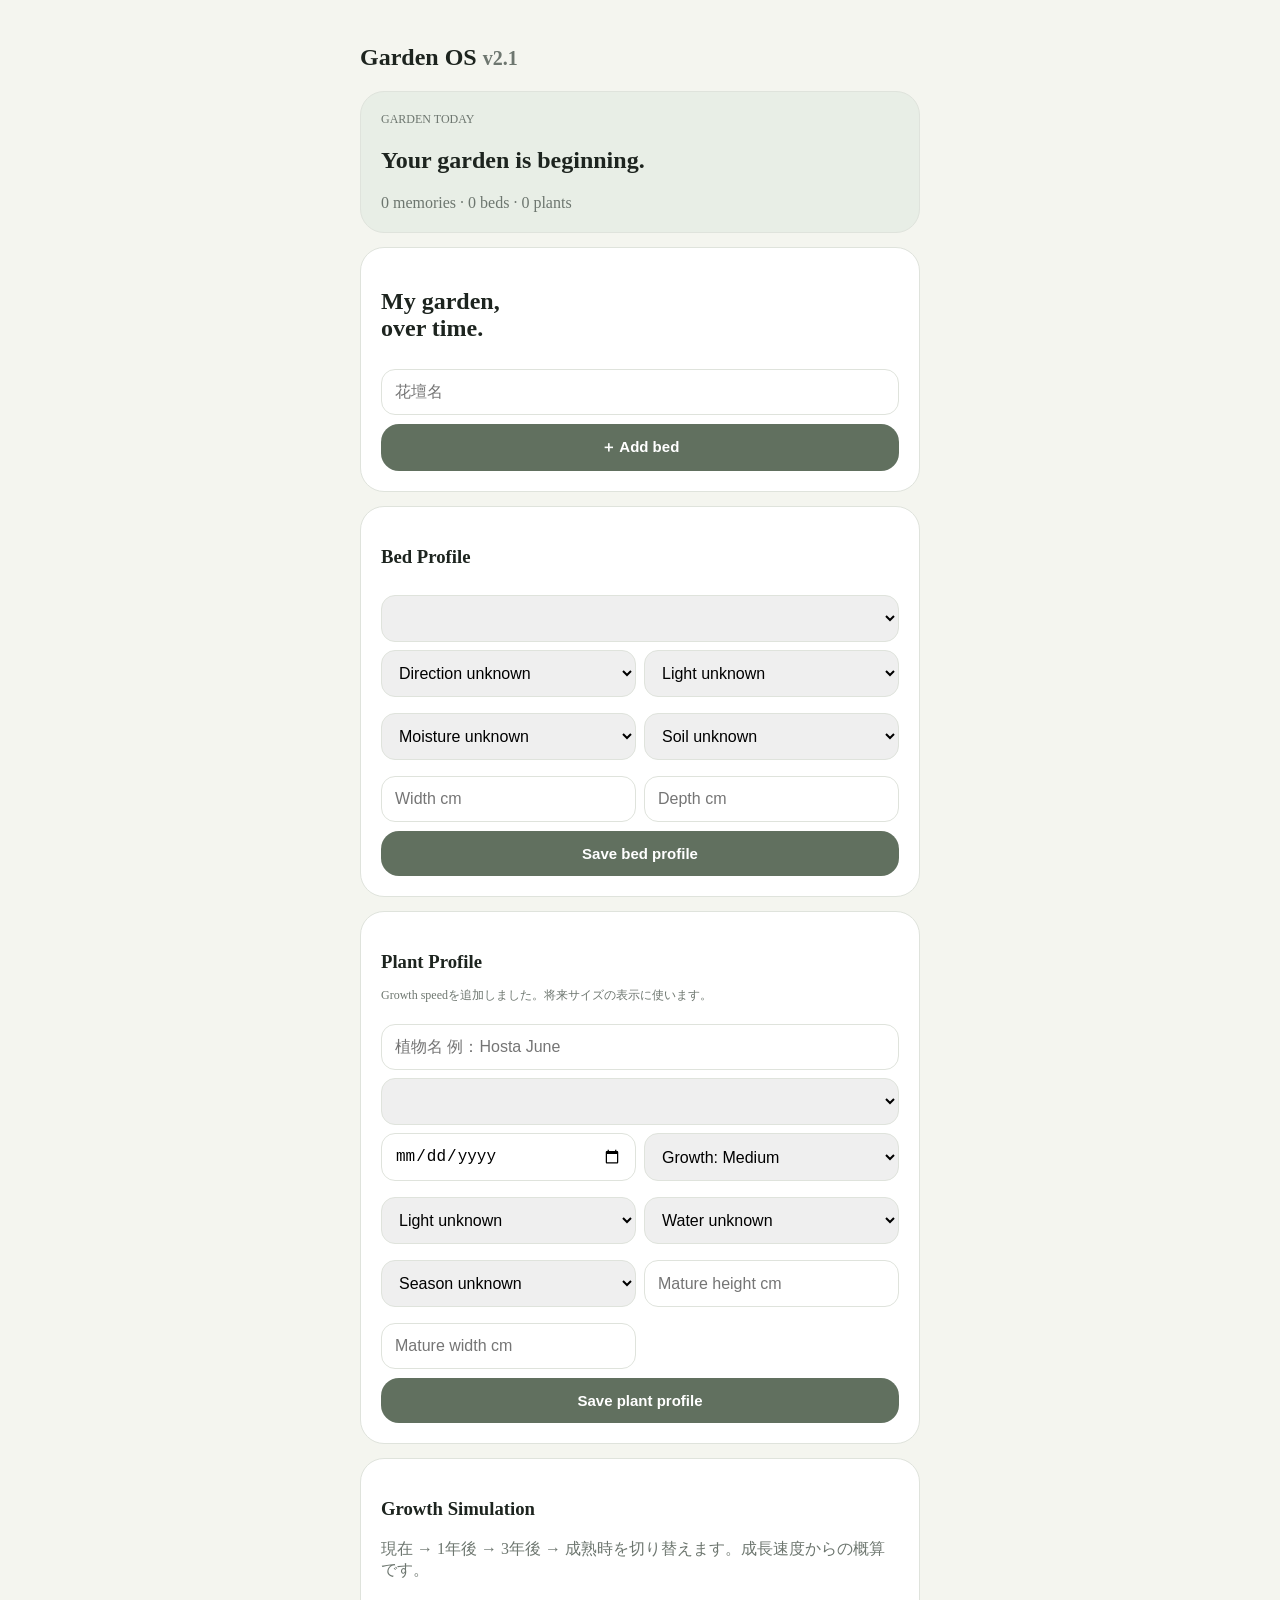
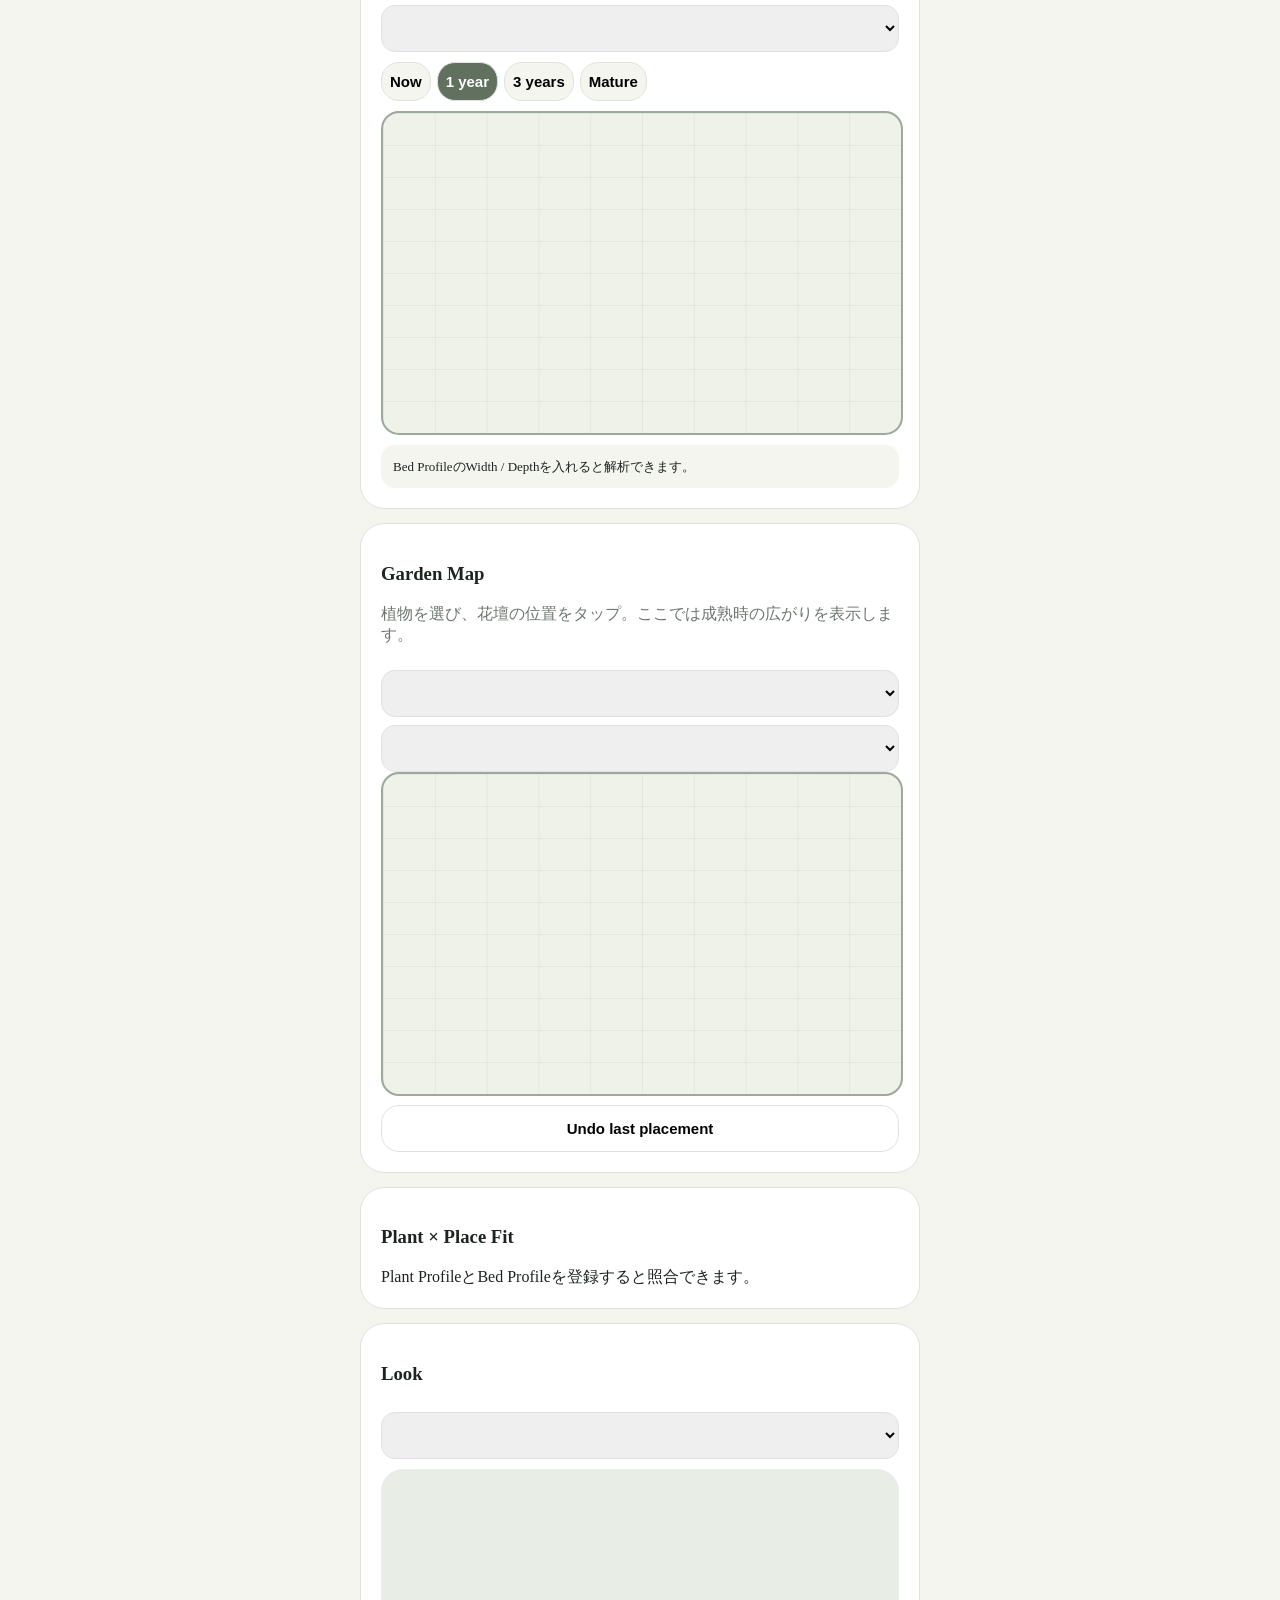
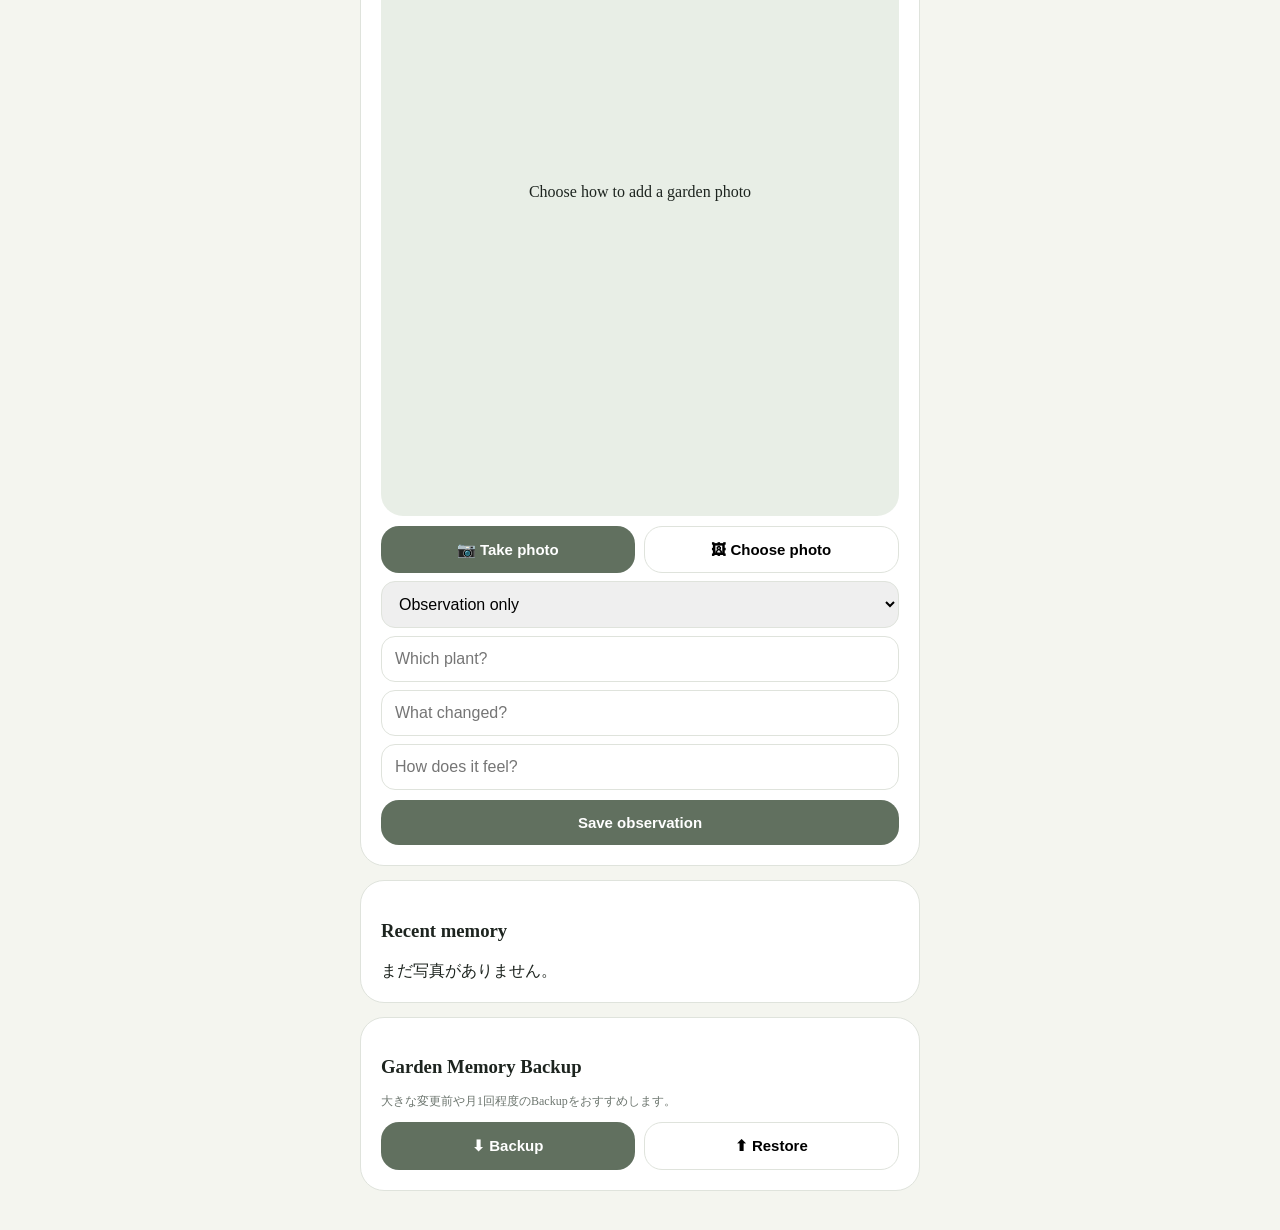
==== commit 2202d860: "Improve Garden OS with growth simulation and safer data handling" ====
--- a/index.html
+++ b/index.html
@@ -1 +1 @@
-<!DOCTYPE html><html lang="ja"><head><meta charset="utf-8"><meta name="viewport" content="width=device-width,initial-scale=1,viewport-fit=cover"><title>Garden OS v2.0</title><style>body{font-family:-apple-system;background:#f4f5ef;color:#1d241f;margin:0}.app{max-width:560px;margin:auto;padding:24px 18px}.card{background:#fff;border:1px solid #dfe3dc;border-radius:24px;padding:20px;margin:14px 0}.today{background:#e8eee6}button{border:0;border-radius:18px;padding:14px;font-weight:700;font-size:15px}.primary{background:#61705f;color:#fff}.ghost{background:#fff;border:1px solid #dfe3dc}.row{display:flex;gap:9px}.row>*{flex:1}.grid2{display:grid;grid-template-columns:1fr 1fr;gap:8px}select,input{width:100%;padding:13px;border:1px solid #dfe3dc;border-radius:14px;font-size:16px;box-sizing:border-box;margin-top:8px}.muted,.small{color:#6d766f}.small{font-size:12px}.name{font-weight:700}.bed,.profile{padding:13px 0;border-bottom:1px solid #dfe3dc}.tag{display:inline-block;font-size:11px;background:#e8eee6;padding:4px 7px;border-radius:9px;margin:5px 4px 0 0}.signal,.saved{margin-top:10px;padding:12px;border-radius:14px;background:#f4f5ef;font-size:13px;line-height:1.5}.saved{display:none;background:#e8eee6}.warn{background:#fff1dc}.good{background:#edf3ea}.photo{aspect-ratio:4/5;background:#e8eee6;border-radius:22px;display:grid;place-items:center;overflow:hidden}.photo img{width:100%;height:100%;object-fit:cover}.memory{display:flex;gap:12px;padding:13px 0;border-bottom:1px solid #dfe3dc}.memory img{width:76px;height:76px;object-fit:cover;border-radius:13px}.map{position:relative;width:100%;height:320px;border:2px solid #9da99d;border-radius:18px;background:linear-gradient(90deg,rgba(97,112,95,.07) 1px,transparent 1px),linear-gradient(rgba(97,112,95,.07) 1px,transparent 1px),#eef2e9;background-size:10% 10%;overflow:hidden;touch-action:none}.plantdot{position:absolute;transform:translate(-50%,-50%);border:2px solid #61705f;background:rgba(255,255,255,.7);border-radius:50%;display:grid;place-items:center;text-align:center;font-size:10px;font-weight:700;line-height:1.05;padding:2px;box-sizing:border-box;min-width:38px;min-height:38px}.plantdot.overlap{border-color:#9b6a48;background:rgba(255,236,210,.76)}.legend{display:flex;gap:8px;margin-top:8px;font-size:11px;color:#6d766f}.legend span{display:flex;align-items:center;gap:4px}.swatch{width:12px;height:12px;border-radius:50%;border:2px solid #61705f}.swatch.warn{border-color:#9b6a48;background:#fff1dc}.metric{font-size:26px;font-weight:750}</style></head><body><div class="app"><h2>Garden OS <small class="muted">v2.0</small></h2><section class="card today"><div class="small">GARDEN TODAY</div><h1 id="todayTitle">Your garden is beginning.</h1><div id="todayBody" class="muted"></div></section><section class="card"><h1>My garden,<br>over time.</h1><div id="beds"></div><input id="bedName" placeholder="花壇名"><button class="primary" style="width:100%;margin-top:9px" onclick="addBed()">＋ Add bed</button></section><section class="card"><h3>Bed Profile</h3><select id="bedProfileSelect"></select><div class="grid2"><select id="orientation"><option value="">Direction unknown</option><option>North</option><option>Northeast</option><option>East</option><option>Southeast</option><option>South</option><option>Southwest</option><option>West</option><option>Northwest</option></select><select id="bedLight"><option value="">Light unknown</option><option>Full sun</option><option>Part sun</option><option>Part shade</option><option>Shade</option></select><select id="bedWater"><option value="">Moisture unknown</option><option>Dry</option><option>Average</option><option>Moist</option></select><select id="soil"><option value="">Soil unknown</option><option>Well-drained</option><option>Average</option><option>Moisture-retentive</option><option>Heavy / clay</option></select><input id="bedW" inputmode="numeric" placeholder="Width cm"><input id="bedD" inputmode="numeric" placeholder="Depth cm"></div><button class="primary" style="width:100%;margin-top:9px" onclick="saveBedProfile()">Save bed profile</button></section><section class="card"><h3>Plant Profile</h3><input id="profileName" list="plantNames" placeholder="植物名 例：Hosta June"><datalist id="plantNames"></datalist><select id="profileBed"></select><div class="grid2"><input id="plantedDate" type="date"><select id="light"><option value="">Light unknown</option><option>Full sun</option><option>Part sun</option><option>Part shade</option><option>Shade</option></select><select id="water"><option value="">Water unknown</option><option>Dry</option><option>Average</option><option>Moist</option></select><select id="evergreen"><option value="">Season unknown</option><option>Evergreen</option><option>Semi-evergreen</option><option>Deciduous</option></select><input id="matureH" inputmode="numeric" placeholder="Mature height cm"><input id="matureW" inputmode="numeric" placeholder="Mature width cm"></div><button class="primary" style="width:100%;margin-top:9px" onclick="saveProfile()">Save plant profile</button></section><section class="card"><h3>Garden Map</h3><p class="muted">植物を選び、花壇の位置をタップ。円は成熟時のおおよその広がりです。</p><select id="mapBed" onchange="renderMap()"></select><select id="mapPlant"></select><div id="gardenMap" class="map" onclick="placePlant(event)"></div><div class="legend"><span><i class="swatch"></i>future spread</span><span><i class="swatch warn"></i>possible overlap</span></div><button class="ghost" style="width:100%;margin-top:9px" onclick="clearLastMapPlant()">Undo last placement</button></section><section class="card"><h3>Future Garden</h3><p class="muted">成熟サイズを使った概算です。重なり＝必ず悪い、ではありません。</p><select id="futureBed" onchange="renderFuture()"></select><div id="future"></div></section><section class="card"><h3>Plant × Place Fit</h3><div id="fit"></div></section><section class="card"><h3>Look</h3><select id="bedSelect"></select><div class="photo" style="margin-top:10px"><span id="prompt">Choose how to add a garden photo</span><img id="preview" style="display:none"></div><div class="row" style="margin-top:10px"><button class="primary" onclick="cameraInput.click()">📷 Take photo</button><button class="ghost" onclick="libraryInput.click()">🖼 Choose photo</button></div><input id="cameraInput" type="file" accept="image/*" capture="environment" hidden><input id="libraryInput" type="file" accept="image/*" hidden><select id="action"><option value="">Observation only</option><option>Planted</option><option>Moved</option><option>Watered</option><option>Pruned</option><option>Fertilized</option><option>Removed</option><option>Other</option></select><input id="plant" list="plantNames" placeholder="Which plant?"><input id="change" placeholder="What changed?"><input id="note" placeholder="How does it feel?"><button class="primary" style="width:100%;margin-top:10px" onclick="savePhoto()">Save observation</button><div id="saveStatus" class="saved"></div></section><section class="card"><h3>Recent memory</h3><div id="recent"></div></section><section class="card"><h3>Garden Memory Backup</h3><div class="row"><button class="primary" onclick="exportBackup()">⬇ Backup</button><button class="ghost" onclick="restoreInput.click()">⬆ Restore</button></div><input id="restoreInput" type="file" accept="application/json,.json" hidden></section></div><script>const KEY='gardenOS_v10',DAY=86400000;let state;try{state=JSON.parse(localStorage.getItem(KEY)||'{"beds":[],"observations":[],"profiles":[],"bedProfiles":[],"mapPlants":[]}')}catch(e){state={beds:[],observations:[],profiles:[],bedProfiles:[],mapPlants:[]}};['beds','observations','profiles','bedProfiles','mapPlants'].forEach(k=>state[k]=state[k]||[]);let photo=null;function esc(s){return String(s??'').replace(/[&<>"']/g,m=>({'&':'&amp;','<':'&lt;','>':'&gt;','"':'&quot;',"'":'&#39;'}[m]))}function persist(){try{localStorage.setItem(KEY,JSON.stringify(state));render();return true}catch(e){alert('保存容量が足りません。');return false}}function bn(id){return(state.beds.find(b=>b.id===id)||{}).name||'Bed'}function addBed(){const n=bedName.value.trim();if(!n)return;state.beds.push({id:'b'+Date.now(),name:n});bedName.value='';persist()}function saveBedProfile(){if(!bedProfileSelect.value)return;let p=state.bedProfiles.find(x=>x.bedId===bedProfileSelect.value);const d={bedId:bedProfileSelect.value,orientation:orientation.value,light:bedLight.value,soil:soil.value,water:bedWater.value,width:bedW.value,depth:bedD.value};if(p)Object.assign(p,d);else state.bedProfiles.push({...d,id:'bp'+Date.now()});persist()}function saveProfile(){const n=profileName.value.trim();if(!n)return alert('植物名を入力してください');let p=state.profiles.find(x=>x.name.toLowerCase()===n.toLowerCase());const d={name:n,bedId:profileBed.value,plantedDate:plantedDate.value,light:light.value,water:water.value,evergreen:evergreen.value,matureH:matureH.value,matureW:matureW.value};if(p)Object.assign(p,d);else state.profiles.push({...d,id:'p'+Date.now()});profileName.value='';persist()}function placePlant(e){const p=state.profiles.find(x=>x.id===mapPlant.value);if(!p)return alert('先にPlant Profileを登録してください');const r=gardenMap.getBoundingClientRect();state.mapPlants.push({id:'mp'+Date.now(),bedId:mapBed.value,profileId:p.id,x:(e.clientX-r.left)/r.width,y:(e.clientY-r.top)/r.height,ts:Date.now()});persist()}function clearLastMapPlant(){for(let i=state.mapPlants.length-1;i>=0;i--){if(state.mapPlants[i].bedId===mapBed.value){state.mapPlants.splice(i,1);persist();break}}}function mapGeometry(id){const bp=state.bedProfiles.find(x=>x.bedId===id),W=Number(bp?.width)||0,D=Number(bp?.depth)||0;return state.mapPlants.filter(m=>m.bedId===id).map(m=>{const p=state.profiles.find(x=>x.id===m.profileId),w=Number(p?.matureW)||0;return{...m,p,w,r:w/2,cx:m.x*W,cy:m.y*D}}).filter(x=>x.p)}function overlapPairs(id){const a=mapGeometry(id),pairs=[];for(let i=0;i<a.length;i++)for(let j=i+1;j<a.length;j++){if(!a[i].w||!a[j].w)continue;const d=Math.hypot(a[i].cx-a[j].cx,a[i].cy-a[j].cy),need=a[i].r+a[j].r;if(d<need)pairs.push({a:a[i],b:a[j],d,need,overlap:need-d})}return pairs}function renderMap(){const id=mapBed.value,bp=state.bedProfiles.find(x=>x.bedId===id),pairs=overlapPairs(id),over=new Set(pairs.flatMap(x=>[x.a.id,x.b.id]));gardenMap.innerHTML=mapGeometry(id).map(m=>{let size=46;if(bp&&Number(bp.width)&&m.w)size=Math.max(38,Math.min(190,320*m.w/Number(bp.width)));return '<div class="plantdot '+(over.has(m.id)?'overlap':'')+'" style="left:'+(m.x*100)+'%;top:'+(m.y*100)+'%;width:'+size+'px;height:'+size+'px">'+esc(m.p.name)+'</div>'}).join('')}function renderFuture(){const id=futureBed.value,bp=state.bedProfiles.find(x=>x.bedId===id),g=mapGeometry(id),pairs=overlapPairs(id);if(!bp||!Number(bp.width)||!Number(bp.depth)){future.innerHTML='<div class="signal">Bed ProfileにWidthとDepthを入れると解析できます。</div>';return}if(!g.length){future.innerHTML='<div class="signal">Garden Mapに植物を置くとFuture Gardenが始まります。</div>';return}const area=Number(bp.width)*Number(bp.depth),plantArea=g.reduce((s,x)=>s+(x.w?Math.PI*x.r*x.r:0),0),coverage=Math.round(Math.min(999,plantArea/area*100));let html='<div class="grid2"><div class="signal"><div class="metric">'+g.length+'</div>mapped plants</div><div class="signal"><div class="metric">'+coverage+'%</div>rough mature cover*</div></div>';if(pairs.length){html+='<div class="signal warn"><strong>'+pairs.length+' possible overlap'+(pairs.length>1?'s':'')+'</strong><br>'+pairs.map(x=>esc(x.a.p.name)+' ↔ '+esc(x.b.p.name)+'（約'+Math.round(x.overlap)+'cm重なる計算）').join('<br>')+'</div>'}else html+='<div class="signal good"><strong>No mature-size overlaps detected.</strong><br>登録済みサイズの範囲では、今の配置に余白があります。</div>';html+='<div class="small" style="margin-top:8px">*円の面積を単純合計した概算。葉の重なり・形状・季節変化はまだ考慮していません。</div>';future.innerHTML=html}function renderFit(){const rows=[];state.profiles.forEach(p=>{const b=state.bedProfiles.find(x=>x.bedId===p.bedId);if(!b)return;const issues=[];if(p.light&&b.light&&p.light!==b.light)issues.push('Light '+p.light+' / '+b.light);if(p.water&&b.water&&p.water!==b.water)issues.push('Water '+p.water+' / '+b.water);rows.push('<div class="signal '+(issues.length?'warn':'good')+'"><strong>'+esc(p.name)+' × '+esc(bn(p.bedId))+'</strong><br>'+(issues.length?'Check: '+issues.map(esc).join(' · '):'Known conditions broadly compatible.')+'</div>')});fit.innerHTML=rows.length?rows.join(''):'Plant ProfileとBed Profileを登録すると照合できます。'}function render(){const old={map:mapBed.value,fut:futureBed.value,bed:bedSelect.value},opts=state.beds.map(b=>'<option value="'+b.id+'">'+esc(b.name)+'</option>').join('');beds.innerHTML=state.beds.map(b=>'<div class="bed">'+esc(b.name)+'</div>').join('');[bedProfileSelect,profileBed,mapBed,futureBed,bedSelect].forEach(x=>x.innerHTML=opts);if(state.beds.some(b=>b.id===old.map))mapBed.value=old.map;if(state.beds.some(b=>b.id===old.fut))futureBed.value=old.fut;if(state.beds.some(b=>b.id===old.bed))bedSelect.value=old.bed;mapPlant.innerHTML=state.profiles.map(p=>'<option value="'+p.id+'">'+esc(p.name)+'</option>').join('');plantNames.innerHTML=state.profiles.map(p=>'<option value="'+esc(p.name)+'"></option>').join('');renderMap();renderFuture();renderFit();const latest=[...state.observations].sort((a,b)=>b.ts-a.ts)[0];todayTitle.textContent=latest?'You looked at the garden '+(Math.floor((Date.now()-latest.ts)/DAY)||'today')+(Math.floor((Date.now()-latest.ts)/DAY)?' days ago.':''):'Your garden is beginning.';todayBody.textContent=state.observations.length+' memories · '+state.beds.length+' beds · '+state.profiles.length+' plants';recent.innerHTML=state.observations.slice(-8).reverse().map(o=>'<div class="memory"><img src="'+o.photo+'"><div><div class="name">'+esc(bn(o.bedId))+'</div><div class="small">'+new Date(o.ts).toLocaleString()+'</div>'+(o.plant?'<span class="tag">🌱 '+esc(o.plant)+'</span>':'')+'</div></div>').join('')||'まだ写真がありません。'}async function compress(f){return new Promise(res=>{const r=new FileReader();r.onload=()=>{const i=new Image();i.onload=()=>{const s=Math.min(1,1280/Math.max(i.width,i.height)),c=document.createElement('canvas');c.width=i.width*s;c.height=i.height*s;c.getContext('2d').drawImage(i,0,0,c.width,c.height);res(c.toDataURL('image/jpeg',.72))};i.src=r.result};r.readAsDataURL(f)})}async function choose(e){if(!e.target.files[0])return;photo=await compress(e.target.files[0]);preview.src=photo;preview.style.display='block';prompt.style.display='none'}cameraInput.addEventListener('change',choose);libraryInput.addEventListener('change',choose);function savePhoto(){if(!bedSelect.value||!photo)return alert('花壇と写真を選んでください');state.observations.push({id:'o'+Date.now(),bedId:bedSelect.value,photo,ts:Date.now(),action:action.value,plant:plant.value.trim(),change:change.value.trim(),note:note.value.trim()});if(persist()){photo=null;preview.style.display='none';prompt.style.display='block';saveStatus.textContent='✓ Garden memory saved';saveStatus.style.display='block'}}function exportBackup(){const b=new Blob([JSON.stringify({format:'GardenOSBackup',version:'2.0',data:state})],{type:'application/json'}),u=URL.createObjectURL(b),a=document.createElement('a');a.href=u;a.download='garden-os-backup.json';a.click()}restoreInput.addEventListener('change',e=>{const r=new FileReader();r.onload=()=>{try{const x=JSON.parse(r.result);if(x.format!=='GardenOSBackup')throw 0;if(confirm('現在のデータを置き換えますか？')){state=x.data;['beds','observations','profiles','bedProfiles','mapPlants'].forEach(k=>state[k]=state[k]||[]);persist()}}catch(_){alert('読み込めないバックアップです。')}};if(e.target.files[0])r.readAsText(e.target.files[0])});render()</script></body></html>+<!DOCTYPE html><html lang="ja"><head><meta charset="utf-8"><meta name="viewport" content="width=device-width,initial-scale=1,viewport-fit=cover"><title>Garden OS v2.1</title><style>body{font-family:-apple-system;background:#f4f5ef;color:#1d241f;margin:0}.app{max-width:560px;margin:auto;padding:24px 18px}.card{background:#fff;border:1px solid #dfe3dc;border-radius:24px;padding:20px;margin:14px 0}.today{background:#e8eee6}button{border:0;border-radius:18px;padding:14px;font-weight:700;font-size:15px}.primary{background:#61705f;color:#fff}.ghost{background:#fff;border:1px solid #dfe3dc}.row{display:flex;gap:9px}.row>*{flex:1}.grid2{display:grid;grid-template-columns:1fr 1fr;gap:8px}select,input{width:100%;padding:13px;border:1px solid #dfe3dc;border-radius:14px;font-size:16px;box-sizing:border-box;margin-top:8px}.muted,.small{color:#6d766f}.small{font-size:12px}.name{font-weight:700}.bed,.profile{padding:13px 0;border-bottom:1px solid #dfe3dc}.tag{display:inline-block;font-size:11px;background:#e8eee6;padding:4px 7px;border-radius:9px;margin:5px 4px 0 0}.signal,.saved{margin-top:10px;padding:12px;border-radius:14px;background:#f4f5ef;font-size:13px;line-height:1.5}.saved{display:none;background:#e8eee6}.warn{background:#fff1dc}.good{background:#edf3ea}.photo{aspect-ratio:4/5;background:#e8eee6;border-radius:22px;display:grid;place-items:center;overflow:hidden}.photo img{width:100%;height:100%;object-fit:cover}.memory{display:flex;gap:12px;padding:13px 0;border-bottom:1px solid #dfe3dc}.memory img{width:76px;height:76px;object-fit:cover;border-radius:13px}.map{position:relative;width:100%;height:320px;border:2px solid #9da99d;border-radius:18px;background:linear-gradient(90deg,rgba(97,112,95,.07) 1px,transparent 1px),linear-gradient(rgba(97,112,95,.07) 1px,transparent 1px),#eef2e9;background-size:10% 10%;overflow:hidden;touch-action:none}.plantdot{position:absolute;transform:translate(-50%,-50%);border:2px solid #61705f;background:rgba(255,255,255,.7);border-radius:50%;display:grid;place-items:center;text-align:center;font-size:10px;font-weight:700;line-height:1.05;padding:2px;box-sizing:border-box;min-width:28px;min-height:28px}.plantdot.overlap{border-color:#9b6a48;background:rgba(255,236,210,.76)}.seg{display:flex;gap:6px;margin:10px 0}.seg button{padding:10px 8px;background:#f4f5ef;border:1px solid #dfe3dc}.seg button.active{background:#61705f;color:#fff}.metric{font-size:26px;font-weight:750}.danger{border-color:#c9a7a0}.sectionhint{font-size:12px;color:#6d766f;margin-top:-4px}</style></head><body><div class="app"><h2>Garden OS <small class="muted">v2.1</small></h2><section class="card today"><div class="small">GARDEN TODAY</div><h1 id="todayTitle">Your garden is beginning.</h1><div id="todayBody" class="muted"></div></section><section class="card"><h1>My garden,<br>over time.</h1><div id="beds"></div><input id="bedName" placeholder="花壇名"><button class="primary" style="width:100%;margin-top:9px" onclick="addBed()">＋ Add bed</button></section><section class="card"><h3>Bed Profile</h3><select id="bedProfileSelect"></select><div class="grid2"><select id="orientation"><option value="">Direction unknown</option><option>North</option><option>Northeast</option><option>East</option><option>Southeast</option><option>South</option><option>Southwest</option><option>West</option><option>Northwest</option></select><select id="bedLight"><option value="">Light unknown</option><option>Full sun</option><option>Part sun</option><option>Part shade</option><option>Shade</option></select><select id="bedWater"><option value="">Moisture unknown</option><option>Dry</option><option>Average</option><option>Moist</option></select><select id="soil"><option value="">Soil unknown</option><option>Well-drained</option><option>Average</option><option>Moisture-retentive</option><option>Heavy / clay</option></select><input id="bedW" inputmode="numeric" placeholder="Width cm"><input id="bedD" inputmode="numeric" placeholder="Depth cm"></div><button class="primary" style="width:100%;margin-top:9px" onclick="saveBedProfile()">Save bed profile</button></section><section class="card"><h3>Plant Profile</h3><p class="sectionhint">Growth speedを追加しました。将来サイズの表示に使います。</p><input id="profileName" list="plantNames" placeholder="植物名 例：Hosta June"><datalist id="plantNames"></datalist><select id="profileBed"></select><div class="grid2"><input id="plantedDate" type="date"><select id="growth"><option value="medium">Growth: Medium</option><option value="slow">Growth: Slow</option><option value="fast">Growth: Fast</option></select><select id="light"><option value="">Light unknown</option><option>Full sun</option><option>Part sun</option><option>Part shade</option><option>Shade</option></select><select id="water"><option value="">Water unknown</option><option>Dry</option><option>Average</option><option>Moist</option></select><select id="evergreen"><option value="">Season unknown</option><option>Evergreen</option><option>Semi-evergreen</option><option>Deciduous</option></select><input id="matureH" inputmode="numeric" placeholder="Mature height cm"><input id="matureW" inputmode="numeric" placeholder="Mature width cm"></div><button class="primary" style="width:100%;margin-top:9px" onclick="saveProfile()">Save plant profile</button><div id="profiles"></div></section><section class="card"><h3>Growth Simulation</h3><p class="muted">現在 → 1年後 → 3年後 → 成熟時を切り替えます。成長速度からの概算です。</p><select id="simBed" onchange="renderSimulation()"></select><div class="seg"><button id="s0" onclick="setHorizon(0)">Now</button><button id="s1" onclick="setHorizon(1)">1 year</button><button id="s3" onclick="setHorizon(3)">3 years</button><button id="sm" onclick="setHorizon(99)">Mature</button></div><div id="simMap" class="map"></div><div id="simSummary"></div></section><section class="card"><h3>Garden Map</h3><p class="muted">植物を選び、花壇の位置をタップ。ここでは成熟時の広がりを表示します。</p><select id="mapBed" onchange="renderMap()"></select><select id="mapPlant"></select><div id="gardenMap" class="map" onclick="placePlant(event)"></div><button class="ghost" style="width:100%;margin-top:9px" onclick="clearLastMapPlant()">Undo last placement</button></section><section class="card"><h3>Plant × Place Fit</h3><div id="fit"></div></section><section class="card"><h3>Look</h3><select id="bedSelect"></select><div class="photo" style="margin-top:10px"><span id="prompt">Choose how to add a garden photo</span><img id="preview" style="display:none"></div><div class="row" style="margin-top:10px"><button class="primary" onclick="cameraInput.click()">📷 Take photo</button><button class="ghost" onclick="libraryInput.click()">🖼 Choose photo</button></div><input id="cameraInput" type="file" accept="image/*" capture="environment" hidden><input id="libraryInput" type="file" accept="image/*" hidden><select id="action"><option value="">Observation only</option><option>Planted</option><option>Moved</option><option>Watered</option><option>Pruned</option><option>Fertilized</option><option>Removed</option><option>Other</option></select><input id="plant" list="plantNames" placeholder="Which plant?"><input id="change" placeholder="What changed?"><input id="note" placeholder="How does it feel?"><button class="primary" style="width:100%;margin-top:10px" onclick="savePhoto()">Save observation</button><div id="saveStatus" class="saved"></div></section><section class="card"><h3>Recent memory</h3><div id="recent"></div></section><section class="card"><h3>Garden Memory Backup</h3><p class="sectionhint">大きな変更前や月1回程度のBackupをおすすめします。</p><div class="row"><button class="primary" onclick="exportBackup()">⬇ Backup</button><button class="ghost" onclick="restoreInput.click()">⬆ Restore</button></div><input id="restoreInput" type="file" accept="application/json,.json" hidden></section></div><script>const KEY='gardenOS_v10',DAY=86400000;let state;try{state=JSON.parse(localStorage.getItem(KEY)||'{"beds":[],"observations":[],"profiles":[],"bedProfiles":[],"mapPlants":[]}')}catch(e){state={beds:[],observations:[],profiles:[],bedProfiles:[],mapPlants:[]}};['beds','observations','profiles','bedProfiles','mapPlants'].forEach(k=>state[k]=state[k]||[]);state.profiles.forEach(p=>p.growth=p.growth||'medium');let photo=null,horizon=1;function esc(s){return String(s??'').replace(/[&<>"']/g,m=>({'&':'&amp;','<':'&lt;','>':'&gt;','"':'&quot;',"'":'&#39;'}[m]))}function persist(){try{localStorage.setItem(KEY,JSON.stringify(state));render();return true}catch(e){alert('保存容量が足りません。Backupを作成してから古い写真整理を検討してください。');return false}}function bn(id){return(state.beds.find(b=>b.id===id)||{}).name||'Bed'}function addBed(){const n=bedName.value.trim();if(!n)return;state.beds.push({id:'b'+Date.now(),name:n});bedName.value='';persist()}function saveBedProfile(){if(!bedProfileSelect.value)return;let p=state.bedProfiles.find(x=>x.bedId===bedProfileSelect.value);const d={bedId:bedProfileSelect.value,orientation:orientation.value,light:bedLight.value,soil:soil.value,water:bedWater.value,width:bedW.value,depth:bedD.value};if(p)Object.assign(p,d);else state.bedProfiles.push({...d,id:'bp'+Date.now()});persist()}function saveProfile(){const n=profileName.value.trim();if(!n)return alert('植物名を入力してください');let p=state.profiles.find(x=>x.name.toLowerCase()===n.toLowerCase());const d={name:n,bedId:profileBed.value,plantedDate:plantedDate.value,growth:growth.value,light:light.value,water:water.value,evergreen:evergreen.value,matureH:matureH.value,matureW:matureW.value};if(p)Object.assign(p,d);else state.profiles.push({...d,id:'p'+Date.now()});profileName.value='';persist()}function placePlant(e){const p=state.profiles.find(x=>x.id===mapPlant.value);if(!p)return alert('先にPlant Profileを登録してください');const r=gardenMap.getBoundingClientRect();state.mapPlants.push({id:'mp'+Date.now(),bedId:mapBed.value,profileId:p.id,x:(e.clientX-r.left)/r.width,y:(e.clientY-r.top)/r.height,ts:Date.now()});persist()}function clearLastMapPlant(){for(let i=state.mapPlants.length-1;i>=0;i--)if(state.mapPlants[i].bedId===mapBed.value){state.mapPlants.splice(i,1);persist();break}}function factor(p,h){if(h===99)return 1;const planted=p.plantedDate?new Date(p.plantedDate):new Date(),age=Math.max(0,(Date.now()-planted)/DAY/365.25),future=age+h,yrs={slow:5,medium:3,fast:2}[p.growth||'medium'];return Math.max(.18,Math.min(1,future/yrs))}function geom(id,h=99){const bp=state.bedProfiles.find(x=>x.bedId===id),W=Number(bp?.width)||0,D=Number(bp?.depth)||0;return state.mapPlants.filter(m=>m.bedId===id).map(m=>{const p=state.profiles.find(x=>x.id===m.profileId),mw=Number(p?.matureW)||0,w=mw*factor(p,h);return{...m,p,w,r:w/2,cx:m.x*W,cy:m.y*D}}).filter(x=>x.p)}function pairs(id,h){const a=geom(id,h),out=[];for(let i=0;i<a.length;i++)for(let j=i+1;j<a.length;j++){if(!a[i].w||!a[j].w)continue;const d=Math.hypot(a[i].cx-a[j].cx,a[i].cy-a[j].cy),need=a[i].r+a[j].r;if(d<need)out.push({a:a[i],b:a[j],overlap:need-d})}return out}function drawMap(el,id,h){const bp=state.bedProfiles.find(x=>x.bedId===id),W=Number(bp?.width)||0,over=new Set(pairs(id,h).flatMap(x=>[x.a.id,x.b.id]));el.innerHTML=geom(id,h).map(m=>{let size=42;if(W&&m.w)size=Math.max(28,Math.min(210,320*m.w/W));return '<div class="plantdot '+(over.has(m.id)?'overlap':'')+'" style="left:'+(m.x*100)+'%;top:'+(m.y*100)+'%;width:'+size+'px;height:'+size+'px">'+esc(m.p.name)+'</div>'}).join('')}function renderMap(){drawMap(gardenMap,mapBed.value,99)}function setHorizon(h){horizon=h;renderSimulation()}function renderSimulation(){['s0','s1','s3','sm'].forEach(x=>document.getElementById(x).classList.remove('active'));document.getElementById(horizon===0?'s0':horizon===1?'s1':horizon===3?'s3':'sm').classList.add('active');const id=simBed.value,bp=state.bedProfiles.find(x=>x.bedId===id);drawMap(simMap,id,horizon);if(!bp||!Number(bp.width)||!Number(bp.depth)){simSummary.innerHTML='<div class="signal">Bed ProfileのWidth / Depthを入れると解析できます。</div>';return}const g=geom(id,horizon),ps=pairs(id,horizon),area=Number(bp.width)*Number(bp.depth),cover=Math.round(Math.min(999,g.reduce((s,x)=>s+Math.PI*x.r*x.r,0)/area*100)),label=horizon===99?'Mature':horizon===0?'Now':horizon+' year'+(horizon>1?'s':'');simSummary.innerHTML='<div class="grid2"><div class="signal"><div class="metric">'+cover+'%</div>'+label+' rough cover</div><div class="signal '+(ps.length?'warn':'good')+'"><div class="metric">'+ps.length+'</div>possible overlaps</div></div>'+(ps.length?'<div class="signal warn">'+ps.map(x=>esc(x.a.p.name)+' ↔ '+esc(x.b.p.name)+' · 約'+Math.round(x.overlap)+'cm').join('<br>')+'</div>':'<div class="signal good">この時点では登録サイズ上の重なりは見つかりません。</div>')+'<div class="small">成長速度と成熟幅からの概算です。実際の生育は環境・品種・管理で変わります。</div>'}function renderFit(){const rows=[];state.profiles.forEach(p=>{const b=state.bedProfiles.find(x=>x.bedId===p.bedId);if(!b)return;const issues=[];if(p.light&&b.light&&p.light!==b.light)issues.push('Light '+p.light+' / '+b.light);if(p.water&&b.water&&p.water!==b.water)issues.push('Water '+p.water+' / '+b.water);rows.push('<div class="signal '+(issues.length?'warn':'good')+'"><strong>'+esc(p.name)+' × '+esc(bn(p.bedId))+'</strong><br>'+(issues.length?'Check: '+issues.map(esc).join(' · '):'Known conditions broadly compatible.')+'</div>')});fit.innerHTML=rows.length?rows.join(''):'Plant ProfileとBed Profileを登録すると照合できます。'}function render(){const old={map:mapBed.value,sim:simBed.value,bed:bedSelect.value},opts=state.beds.map(b=>'<option value="'+b.id+'">'+esc(b.name)+'</option>').join('');beds.innerHTML=state.beds.map(b=>'<div class="bed">'+esc(b.name)+'</div>').join('');[bedProfileSelect,profileBed,mapBed,simBed,bedSelect].forEach(x=>x.innerHTML=opts);if(state.beds.some(b=>b.id===old.map))mapBed.value=old.map;if(state.beds.some(b=>b.id===old.sim))simBed.value=old.sim;if(state.beds.some(b=>b.id===old.bed))bedSelect.value=old.bed;mapPlant.innerHTML=state.profiles.map(p=>'<option value="'+p.id+'">'+esc(p.name)+'</option>').join('');plantNames.innerHTML=state.profiles.map(p=>'<option value="'+esc(p.name)+'"></option>').join('');profiles.innerHTML=state.profiles.map(p=>'<div class="profile"><div class="name">🌱 '+esc(p.name)+'</div><div class="small">'+esc(bn(p.bedId))+' · '+esc(p.growth)+' growth · mature '+esc(p.matureW||'?')+'cm wide</div></div>').join('');renderMap();renderSimulation();renderFit();const latest=state.observations.slice().sort((a,b)=>b.ts-a.ts)[0],d=latest?Math.floor((Date.now()-latest.ts)/DAY):null;todayTitle.textContent=!latest?'Your garden is beginning.':d===0?'You looked at the garden today.':d+' days since your last look.';todayBody.textContent=state.observations.length+' memories · '+state.beds.length+' beds · '+state.profiles.length+' plants';recent.innerHTML=state.observations.slice(-8).reverse().map(o=>'<div class="memory"><img src="'+o.photo+'"><div><div class="name">'+esc(bn(o.bedId))+'</div><div class="small">'+new Date(o.ts).toLocaleString()+'</div>'+(o.plant?'<span class="tag">🌱 '+esc(o.plant)+'</span>':'')+(o.change?'<div class="small">'+esc(o.change)+'</div>':'')+'</div></div>').join('')||'まだ写真がありません。'}async function compress(f){return new Promise(res=>{const r=new FileReader();r.onload=()=>{const i=new Image();i.onload=()=>{const s=Math.min(1,1280/Math.max(i.width,i.height)),c=document.createElement('canvas');c.width=Math.round(i.width*s);c.height=Math.round(i.height*s);c.getContext('2d').drawImage(i,0,0,c.width,c.height);res(c.toDataURL('image/jpeg',.72))};i.src=r.result};r.readAsDataURL(f)})}async function choose(e){if(!e.target.files[0])return;photo=await compress(e.target.files[0]);preview.src=photo;preview.style.display='block';prompt.style.display='none'}cameraInput.addEventListener('change',choose);libraryInput.addEventListener('change',choose);function savePhoto(){if(!bedSelect.value||!photo)return alert('花壇と写真を選んでください');state.observations.push({id:'o'+Date.now(),bedId:bedSelect.value,photo,ts:Date.now(),action:action.value,plant:plant.value.trim(),change:change.value.trim(),note:note.value.trim()});if(persist()){photo=null;preview.style.display='none';prompt.style.display='block';action.value='';plant.value='';change.value='';note.value='';saveStatus.textContent='✓ Garden memory saved';saveStatus.style.display='block'}}function exportBackup(){const b=new Blob([JSON.stringify({format:'GardenOSBackup',version:'2.1',createdAt:new Date().toISOString(),data:state})],{type:'application/json'}),u=URL.createObjectURL(b),a=document.createElement('a');a.href=u;a.download='garden-os-backup-'+new Date().toISOString().slice(0,10)+'.json';a.click();setTimeout(()=>URL.revokeObjectURL(u),1000)}restoreInput.addEventListener('change',e=>{const f=e.target.files[0];if(!f)return;const r=new FileReader();r.onload=()=>{try{const x=JSON.parse(r.result);if(x.format!=='GardenOSBackup'||!x.data)throw 0;if(confirm('現在のGarden OSデータを、このバックアップで置き換えますか？')){state=x.data;['beds','observations','profiles','bedProfiles','mapPlants'].forEach(k=>state[k]=state[k]||[]);state.profiles.forEach(p=>p.growth=p.growth||'medium');persist();alert('復元しました。')}}catch(_){alert('読み込めないバックアップです。')}};r.readAsText(f);restoreInput.value=''});render()</script></body></html>
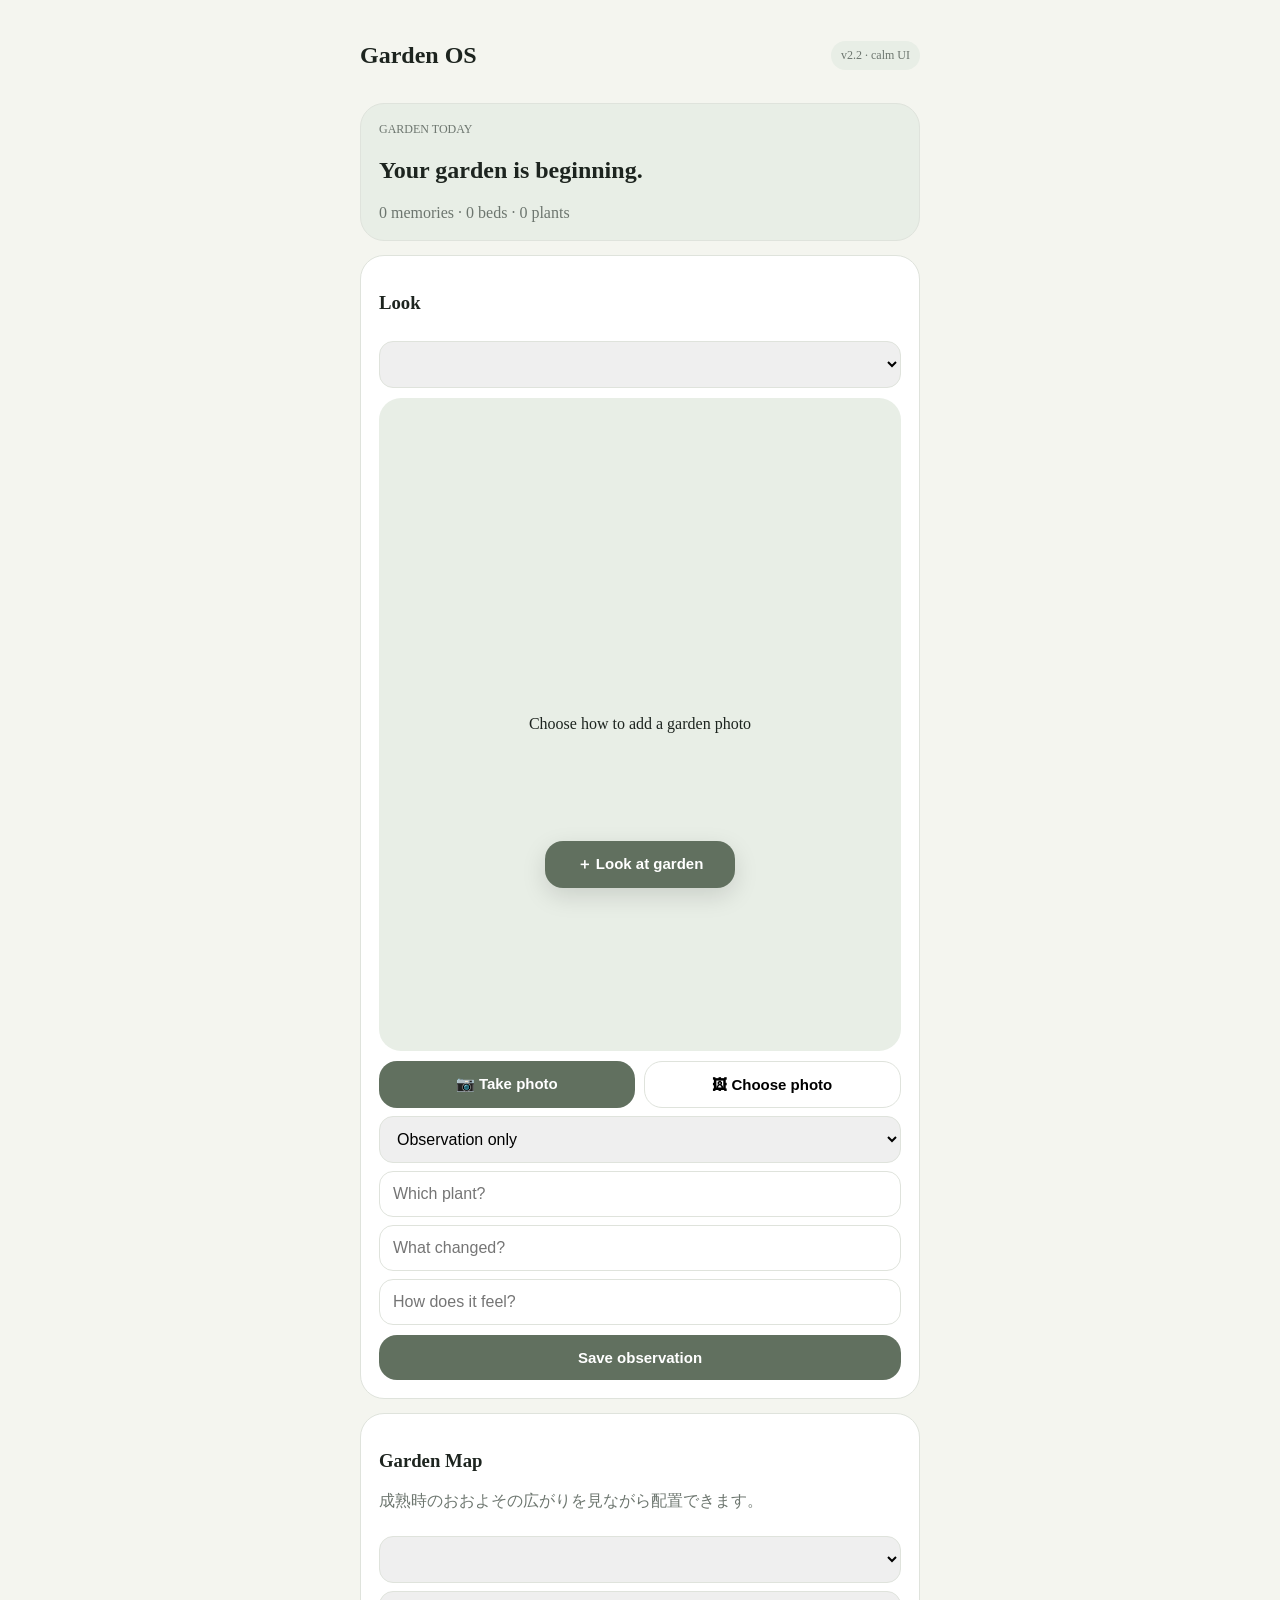
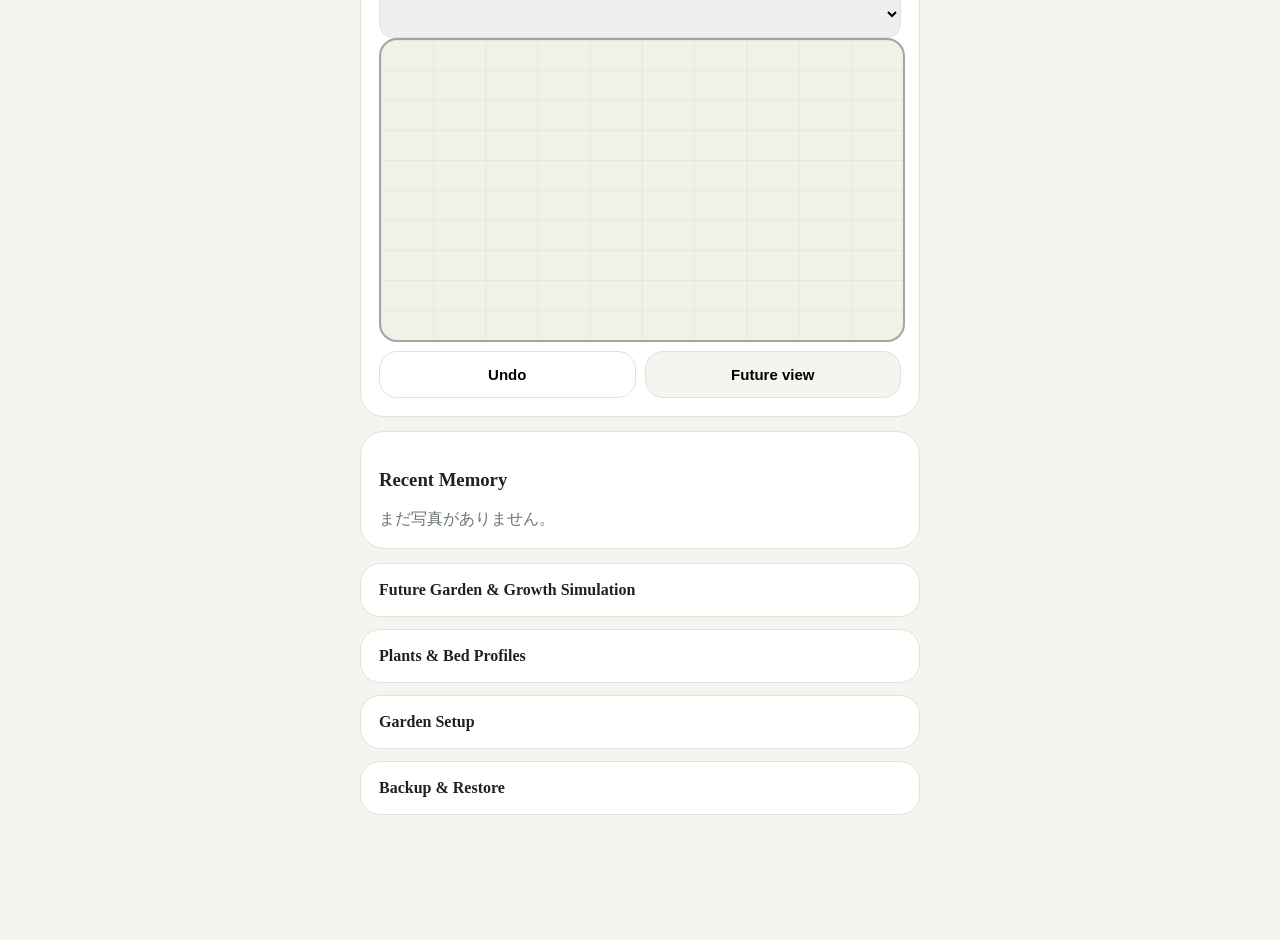
==== commit 0cde45c1: "Simplify Garden OS UI with calm primary flow and Advanced tools" ====
--- a/index.html
+++ b/index.html
@@ -1 +1 @@
-<!DOCTYPE html><html lang="ja"><head><meta charset="utf-8"><meta name="viewport" content="width=device-width,initial-scale=1,viewport-fit=cover"><title>Garden OS v2.1</title><style>body{font-family:-apple-system;background:#f4f5ef;color:#1d241f;margin:0}.app{max-width:560px;margin:auto;padding:24px 18px}.card{background:#fff;border:1px solid #dfe3dc;border-radius:24px;padding:20px;margin:14px 0}.today{background:#e8eee6}button{border:0;border-radius:18px;padding:14px;font-weight:700;font-size:15px}.primary{background:#61705f;color:#fff}.ghost{background:#fff;border:1px solid #dfe3dc}.row{display:flex;gap:9px}.row>*{flex:1}.grid2{display:grid;grid-template-columns:1fr 1fr;gap:8px}select,input{width:100%;padding:13px;border:1px solid #dfe3dc;border-radius:14px;font-size:16px;box-sizing:border-box;margin-top:8px}.muted,.small{color:#6d766f}.small{font-size:12px}.name{font-weight:700}.bed,.profile{padding:13px 0;border-bottom:1px solid #dfe3dc}.tag{display:inline-block;font-size:11px;background:#e8eee6;padding:4px 7px;border-radius:9px;margin:5px 4px 0 0}.signal,.saved{margin-top:10px;padding:12px;border-radius:14px;background:#f4f5ef;font-size:13px;line-height:1.5}.saved{display:none;background:#e8eee6}.warn{background:#fff1dc}.good{background:#edf3ea}.photo{aspect-ratio:4/5;background:#e8eee6;border-radius:22px;display:grid;place-items:center;overflow:hidden}.photo img{width:100%;height:100%;object-fit:cover}.memory{display:flex;gap:12px;padding:13px 0;border-bottom:1px solid #dfe3dc}.memory img{width:76px;height:76px;object-fit:cover;border-radius:13px}.map{position:relative;width:100%;height:320px;border:2px solid #9da99d;border-radius:18px;background:linear-gradient(90deg,rgba(97,112,95,.07) 1px,transparent 1px),linear-gradient(rgba(97,112,95,.07) 1px,transparent 1px),#eef2e9;background-size:10% 10%;overflow:hidden;touch-action:none}.plantdot{position:absolute;transform:translate(-50%,-50%);border:2px solid #61705f;background:rgba(255,255,255,.7);border-radius:50%;display:grid;place-items:center;text-align:center;font-size:10px;font-weight:700;line-height:1.05;padding:2px;box-sizing:border-box;min-width:28px;min-height:28px}.plantdot.overlap{border-color:#9b6a48;background:rgba(255,236,210,.76)}.seg{display:flex;gap:6px;margin:10px 0}.seg button{padding:10px 8px;background:#f4f5ef;border:1px solid #dfe3dc}.seg button.active{background:#61705f;color:#fff}.metric{font-size:26px;font-weight:750}.danger{border-color:#c9a7a0}.sectionhint{font-size:12px;color:#6d766f;margin-top:-4px}</style></head><body><div class="app"><h2>Garden OS <small class="muted">v2.1</small></h2><section class="card today"><div class="small">GARDEN TODAY</div><h1 id="todayTitle">Your garden is beginning.</h1><div id="todayBody" class="muted"></div></section><section class="card"><h1>My garden,<br>over time.</h1><div id="beds"></div><input id="bedName" placeholder="花壇名"><button class="primary" style="width:100%;margin-top:9px" onclick="addBed()">＋ Add bed</button></section><section class="card"><h3>Bed Profile</h3><select id="bedProfileSelect"></select><div class="grid2"><select id="orientation"><option value="">Direction unknown</option><option>North</option><option>Northeast</option><option>East</option><option>Southeast</option><option>South</option><option>Southwest</option><option>West</option><option>Northwest</option></select><select id="bedLight"><option value="">Light unknown</option><option>Full sun</option><option>Part sun</option><option>Part shade</option><option>Shade</option></select><select id="bedWater"><option value="">Moisture unknown</option><option>Dry</option><option>Average</option><option>Moist</option></select><select id="soil"><option value="">Soil unknown</option><option>Well-drained</option><option>Average</option><option>Moisture-retentive</option><option>Heavy / clay</option></select><input id="bedW" inputmode="numeric" placeholder="Width cm"><input id="bedD" inputmode="numeric" placeholder="Depth cm"></div><button class="primary" style="width:100%;margin-top:9px" onclick="saveBedProfile()">Save bed profile</button></section><section class="card"><h3>Plant Profile</h3><p class="sectionhint">Growth speedを追加しました。将来サイズの表示に使います。</p><input id="profileName" list="plantNames" placeholder="植物名 例：Hosta June"><datalist id="plantNames"></datalist><select id="profileBed"></select><div class="grid2"><input id="plantedDate" type="date"><select id="growth"><option value="medium">Growth: Medium</option><option value="slow">Growth: Slow</option><option value="fast">Growth: Fast</option></select><select id="light"><option value="">Light unknown</option><option>Full sun</option><option>Part sun</option><option>Part shade</option><option>Shade</option></select><select id="water"><option value="">Water unknown</option><option>Dry</option><option>Average</option><option>Moist</option></select><select id="evergreen"><option value="">Season unknown</option><option>Evergreen</option><option>Semi-evergreen</option><option>Deciduous</option></select><input id="matureH" inputmode="numeric" placeholder="Mature height cm"><input id="matureW" inputmode="numeric" placeholder="Mature width cm"></div><button class="primary" style="width:100%;margin-top:9px" onclick="saveProfile()">Save plant profile</button><div id="profiles"></div></section><section class="card"><h3>Growth Simulation</h3><p class="muted">現在 → 1年後 → 3年後 → 成熟時を切り替えます。成長速度からの概算です。</p><select id="simBed" onchange="renderSimulation()"></select><div class="seg"><button id="s0" onclick="setHorizon(0)">Now</button><button id="s1" onclick="setHorizon(1)">1 year</button><button id="s3" onclick="setHorizon(3)">3 years</button><button id="sm" onclick="setHorizon(99)">Mature</button></div><div id="simMap" class="map"></div><div id="simSummary"></div></section><section class="card"><h3>Garden Map</h3><p class="muted">植物を選び、花壇の位置をタップ。ここでは成熟時の広がりを表示します。</p><select id="mapBed" onchange="renderMap()"></select><select id="mapPlant"></select><div id="gardenMap" class="map" onclick="placePlant(event)"></div><button class="ghost" style="width:100%;margin-top:9px" onclick="clearLastMapPlant()">Undo last placement</button></section><section class="card"><h3>Plant × Place Fit</h3><div id="fit"></div></section><section class="card"><h3>Look</h3><select id="bedSelect"></select><div class="photo" style="margin-top:10px"><span id="prompt">Choose how to add a garden photo</span><img id="preview" style="display:none"></div><div class="row" style="margin-top:10px"><button class="primary" onclick="cameraInput.click()">📷 Take photo</button><button class="ghost" onclick="libraryInput.click()">🖼 Choose photo</button></div><input id="cameraInput" type="file" accept="image/*" capture="environment" hidden><input id="libraryInput" type="file" accept="image/*" hidden><select id="action"><option value="">Observation only</option><option>Planted</option><option>Moved</option><option>Watered</option><option>Pruned</option><option>Fertilized</option><option>Removed</option><option>Other</option></select><input id="plant" list="plantNames" placeholder="Which plant?"><input id="change" placeholder="What changed?"><input id="note" placeholder="How does it feel?"><button class="primary" style="width:100%;margin-top:10px" onclick="savePhoto()">Save observation</button><div id="saveStatus" class="saved"></div></section><section class="card"><h3>Recent memory</h3><div id="recent"></div></section><section class="card"><h3>Garden Memory Backup</h3><p class="sectionhint">大きな変更前や月1回程度のBackupをおすすめします。</p><div class="row"><button class="primary" onclick="exportBackup()">⬇ Backup</button><button class="ghost" onclick="restoreInput.click()">⬆ Restore</button></div><input id="restoreInput" type="file" accept="application/json,.json" hidden></section></div><script>const KEY='gardenOS_v10',DAY=86400000;let state;try{state=JSON.parse(localStorage.getItem(KEY)||'{"beds":[],"observations":[],"profiles":[],"bedProfiles":[],"mapPlants":[]}')}catch(e){state={beds:[],observations:[],profiles:[],bedProfiles:[],mapPlants:[]}};['beds','observations','profiles','bedProfiles','mapPlants'].forEach(k=>state[k]=state[k]||[]);state.profiles.forEach(p=>p.growth=p.growth||'medium');let photo=null,horizon=1;function esc(s){return String(s??'').replace(/[&<>"']/g,m=>({'&':'&amp;','<':'&lt;','>':'&gt;','"':'&quot;',"'":'&#39;'}[m]))}function persist(){try{localStorage.setItem(KEY,JSON.stringify(state));render();return true}catch(e){alert('保存容量が足りません。Backupを作成してから古い写真整理を検討してください。');return false}}function bn(id){return(state.beds.find(b=>b.id===id)||{}).name||'Bed'}function addBed(){const n=bedName.value.trim();if(!n)return;state.beds.push({id:'b'+Date.now(),name:n});bedName.value='';persist()}function saveBedProfile(){if(!bedProfileSelect.value)return;let p=state.bedProfiles.find(x=>x.bedId===bedProfileSelect.value);const d={bedId:bedProfileSelect.value,orientation:orientation.value,light:bedLight.value,soil:soil.value,water:bedWater.value,width:bedW.value,depth:bedD.value};if(p)Object.assign(p,d);else state.bedProfiles.push({...d,id:'bp'+Date.now()});persist()}function saveProfile(){const n=profileName.value.trim();if(!n)return alert('植物名を入力してください');let p=state.profiles.find(x=>x.name.toLowerCase()===n.toLowerCase());const d={name:n,bedId:profileBed.value,plantedDate:plantedDate.value,growth:growth.value,light:light.value,water:water.value,evergreen:evergreen.value,matureH:matureH.value,matureW:matureW.value};if(p)Object.assign(p,d);else state.profiles.push({...d,id:'p'+Date.now()});profileName.value='';persist()}function placePlant(e){const p=state.profiles.find(x=>x.id===mapPlant.value);if(!p)return alert('先にPlant Profileを登録してください');const r=gardenMap.getBoundingClientRect();state.mapPlants.push({id:'mp'+Date.now(),bedId:mapBed.value,profileId:p.id,x:(e.clientX-r.left)/r.width,y:(e.clientY-r.top)/r.height,ts:Date.now()});persist()}function clearLastMapPlant(){for(let i=state.mapPlants.length-1;i>=0;i--)if(state.mapPlants[i].bedId===mapBed.value){state.mapPlants.splice(i,1);persist();break}}function factor(p,h){if(h===99)return 1;const planted=p.plantedDate?new Date(p.plantedDate):new Date(),age=Math.max(0,(Date.now()-planted)/DAY/365.25),future=age+h,yrs={slow:5,medium:3,fast:2}[p.growth||'medium'];return Math.max(.18,Math.min(1,future/yrs))}function geom(id,h=99){const bp=state.bedProfiles.find(x=>x.bedId===id),W=Number(bp?.width)||0,D=Number(bp?.depth)||0;return state.mapPlants.filter(m=>m.bedId===id).map(m=>{const p=state.profiles.find(x=>x.id===m.profileId),mw=Number(p?.matureW)||0,w=mw*factor(p,h);return{...m,p,w,r:w/2,cx:m.x*W,cy:m.y*D}}).filter(x=>x.p)}function pairs(id,h){const a=geom(id,h),out=[];for(let i=0;i<a.length;i++)for(let j=i+1;j<a.length;j++){if(!a[i].w||!a[j].w)continue;const d=Math.hypot(a[i].cx-a[j].cx,a[i].cy-a[j].cy),need=a[i].r+a[j].r;if(d<need)out.push({a:a[i],b:a[j],overlap:need-d})}return out}function drawMap(el,id,h){const bp=state.bedProfiles.find(x=>x.bedId===id),W=Number(bp?.width)||0,over=new Set(pairs(id,h).flatMap(x=>[x.a.id,x.b.id]));el.innerHTML=geom(id,h).map(m=>{let size=42;if(W&&m.w)size=Math.max(28,Math.min(210,320*m.w/W));return '<div class="plantdot '+(over.has(m.id)?'overlap':'')+'" style="left:'+(m.x*100)+'%;top:'+(m.y*100)+'%;width:'+size+'px;height:'+size+'px">'+esc(m.p.name)+'</div>'}).join('')}function renderMap(){drawMap(gardenMap,mapBed.value,99)}function setHorizon(h){horizon=h;renderSimulation()}function renderSimulation(){['s0','s1','s3','sm'].forEach(x=>document.getElementById(x).classList.remove('active'));document.getElementById(horizon===0?'s0':horizon===1?'s1':horizon===3?'s3':'sm').classList.add('active');const id=simBed.value,bp=state.bedProfiles.find(x=>x.bedId===id);drawMap(simMap,id,horizon);if(!bp||!Number(bp.width)||!Number(bp.depth)){simSummary.innerHTML='<div class="signal">Bed ProfileのWidth / Depthを入れると解析できます。</div>';return}const g=geom(id,horizon),ps=pairs(id,horizon),area=Number(bp.width)*Number(bp.depth),cover=Math.round(Math.min(999,g.reduce((s,x)=>s+Math.PI*x.r*x.r,0)/area*100)),label=horizon===99?'Mature':horizon===0?'Now':horizon+' year'+(horizon>1?'s':'');simSummary.innerHTML='<div class="grid2"><div class="signal"><div class="metric">'+cover+'%</div>'+label+' rough cover</div><div class="signal '+(ps.length?'warn':'good')+'"><div class="metric">'+ps.length+'</div>possible overlaps</div></div>'+(ps.length?'<div class="signal warn">'+ps.map(x=>esc(x.a.p.name)+' ↔ '+esc(x.b.p.name)+' · 約'+Math.round(x.overlap)+'cm').join('<br>')+'</div>':'<div class="signal good">この時点では登録サイズ上の重なりは見つかりません。</div>')+'<div class="small">成長速度と成熟幅からの概算です。実際の生育は環境・品種・管理で変わります。</div>'}function renderFit(){const rows=[];state.profiles.forEach(p=>{const b=state.bedProfiles.find(x=>x.bedId===p.bedId);if(!b)return;const issues=[];if(p.light&&b.light&&p.light!==b.light)issues.push('Light '+p.light+' / '+b.light);if(p.water&&b.water&&p.water!==b.water)issues.push('Water '+p.water+' / '+b.water);rows.push('<div class="signal '+(issues.length?'warn':'good')+'"><strong>'+esc(p.name)+' × '+esc(bn(p.bedId))+'</strong><br>'+(issues.length?'Check: '+issues.map(esc).join(' · '):'Known conditions broadly compatible.')+'</div>')});fit.innerHTML=rows.length?rows.join(''):'Plant ProfileとBed Profileを登録すると照合できます。'}function render(){const old={map:mapBed.value,sim:simBed.value,bed:bedSelect.value},opts=state.beds.map(b=>'<option value="'+b.id+'">'+esc(b.name)+'</option>').join('');beds.innerHTML=state.beds.map(b=>'<div class="bed">'+esc(b.name)+'</div>').join('');[bedProfileSelect,profileBed,mapBed,simBed,bedSelect].forEach(x=>x.innerHTML=opts);if(state.beds.some(b=>b.id===old.map))mapBed.value=old.map;if(state.beds.some(b=>b.id===old.sim))simBed.value=old.sim;if(state.beds.some(b=>b.id===old.bed))bedSelect.value=old.bed;mapPlant.innerHTML=state.profiles.map(p=>'<option value="'+p.id+'">'+esc(p.name)+'</option>').join('');plantNames.innerHTML=state.profiles.map(p=>'<option value="'+esc(p.name)+'"></option>').join('');profiles.innerHTML=state.profiles.map(p=>'<div class="profile"><div class="name">🌱 '+esc(p.name)+'</div><div class="small">'+esc(bn(p.bedId))+' · '+esc(p.growth)+' growth · mature '+esc(p.matureW||'?')+'cm wide</div></div>').join('');renderMap();renderSimulation();renderFit();const latest=state.observations.slice().sort((a,b)=>b.ts-a.ts)[0],d=latest?Math.floor((Date.now()-latest.ts)/DAY):null;todayTitle.textContent=!latest?'Your garden is beginning.':d===0?'You looked at the garden today.':d+' days since your last look.';todayBody.textContent=state.observations.length+' memories · '+state.beds.length+' beds · '+state.profiles.length+' plants';recent.innerHTML=state.observations.slice(-8).reverse().map(o=>'<div class="memory"><img src="'+o.photo+'"><div><div class="name">'+esc(bn(o.bedId))+'</div><div class="small">'+new Date(o.ts).toLocaleString()+'</div>'+(o.plant?'<span class="tag">🌱 '+esc(o.plant)+'</span>':'')+(o.change?'<div class="small">'+esc(o.change)+'</div>':'')+'</div></div>').join('')||'まだ写真がありません。'}async function compress(f){return new Promise(res=>{const r=new FileReader();r.onload=()=>{const i=new Image();i.onload=()=>{const s=Math.min(1,1280/Math.max(i.width,i.height)),c=document.createElement('canvas');c.width=Math.round(i.width*s);c.height=Math.round(i.height*s);c.getContext('2d').drawImage(i,0,0,c.width,c.height);res(c.toDataURL('image/jpeg',.72))};i.src=r.result};r.readAsDataURL(f)})}async function choose(e){if(!e.target.files[0])return;photo=await compress(e.target.files[0]);preview.src=photo;preview.style.display='block';prompt.style.display='none'}cameraInput.addEventListener('change',choose);libraryInput.addEventListener('change',choose);function savePhoto(){if(!bedSelect.value||!photo)return alert('花壇と写真を選んでください');state.observations.push({id:'o'+Date.now(),bedId:bedSelect.value,photo,ts:Date.now(),action:action.value,plant:plant.value.trim(),change:change.value.trim(),note:note.value.trim()});if(persist()){photo=null;preview.style.display='none';prompt.style.display='block';action.value='';plant.value='';change.value='';note.value='';saveStatus.textContent='✓ Garden memory saved';saveStatus.style.display='block'}}function exportBackup(){const b=new Blob([JSON.stringify({format:'GardenOSBackup',version:'2.1',createdAt:new Date().toISOString(),data:state})],{type:'application/json'}),u=URL.createObjectURL(b),a=document.createElement('a');a.href=u;a.download='garden-os-backup-'+new Date().toISOString().slice(0,10)+'.json';a.click();setTimeout(()=>URL.revokeObjectURL(u),1000)}restoreInput.addEventListener('change',e=>{const f=e.target.files[0];if(!f)return;const r=new FileReader();r.onload=()=>{try{const x=JSON.parse(r.result);if(x.format!=='GardenOSBackup'||!x.data)throw 0;if(confirm('現在のGarden OSデータを、このバックアップで置き換えますか？')){state=x.data;['beds','observations','profiles','bedProfiles','mapPlants'].forEach(k=>state[k]=state[k]||[]);state.profiles.forEach(p=>p.growth=p.growth||'medium');persist();alert('復元しました。')}}catch(_){alert('読み込めないバックアップです。')}};r.readAsText(f);restoreInput.value=''});render()</script></body></html>+<!DOCTYPE html><html lang="ja"><head><meta charset="utf-8"><meta name="viewport" content="width=device-width,initial-scale=1,viewport-fit=cover"><title>Garden OS v2.2</title><style>body{font-family:-apple-system;background:#f4f5ef;color:#1d241f;margin:0}.app{max-width:560px;margin:auto;padding:22px 16px 60px}.brand{display:flex;justify-content:space-between;align-items:center}.pill{font-size:12px;color:#6d766f;background:#e8eee6;padding:7px 10px;border-radius:999px}.card{background:#fff;border:1px solid #dfe3dc;border-radius:24px;padding:18px;margin:14px 0}.today{background:#e8eee6}.muted,.small{color:#6d766f}.small{font-size:12px}.name{font-weight:700}.row{display:flex;gap:9px}.row>*{flex:1}.grid2{display:grid;grid-template-columns:1fr 1fr;gap:8px}button{border:0;border-radius:18px;padding:14px;font-weight:700;font-size:15px}.primary{background:#61705f;color:#fff}.ghost{background:#fff;border:1px solid #dfe3dc}.soft{background:#f4f5ef;border:1px solid #dfe3dc}.full{width:100%}select,input{width:100%;padding:13px;border:1px solid #dfe3dc;border-radius:14px;font-size:16px;box-sizing:border-box;margin-top:8px}.photo{aspect-ratio:4/5;background:#e8eee6;border-radius:22px;display:grid;place-items:center;overflow:hidden}.photo img{width:100%;height:100%;object-fit:cover}.memory{display:flex;gap:12px;padding:13px 0;border-bottom:1px solid #dfe3dc}.memory img{width:76px;height:76px;object-fit:cover;border-radius:13px}.tag{display:inline-block;font-size:11px;background:#e8eee6;padding:4px 7px;border-radius:9px;margin:5px 4px 0 0}.map{position:relative;width:100%;height:300px;border:2px solid #9da99d;border-radius:18px;background:linear-gradient(90deg,rgba(97,112,95,.07) 1px,transparent 1px),linear-gradient(rgba(97,112,95,.07) 1px,transparent 1px),#eef2e9;background-size:10% 10%;overflow:hidden}.plantdot{position:absolute;transform:translate(-50%,-50%);border:2px solid #61705f;background:rgba(255,255,255,.72);border-radius:50%;display:grid;place-items:center;text-align:center;font-size:10px;font-weight:700;line-height:1.05;padding:2px;box-sizing:border-box;min-width:28px;min-height:28px}.plantdot.overlap{border-color:#9b6a48;background:#fff1dc}.signal{margin-top:10px;padding:12px;border-radius:14px;background:#f4f5ef;font-size:13px;line-height:1.5}.warn{background:#fff1dc}.good{background:#edf3ea}.metric{font-size:25px;font-weight:750}.seg{display:flex;gap:6px;margin:10px 0}.seg button{padding:10px 8px;background:#f4f5ef;border:1px solid #dfe3dc}.seg button.active{background:#61705f;color:white}details{background:#fff;border:1px solid #dfe3dc;border-radius:20px;margin:12px 0;overflow:hidden}summary{padding:17px 18px;font-weight:750;cursor:pointer;list-style:none}summary::-webkit-details-marker{display:none}.inside{padding:0 18px 18px}.sectionhint{font-size:12px;color:#6d766f;margin-top:0}.fab{position:sticky;bottom:12px;display:flex;justify-content:center;margin-top:18px}.fab button{box-shadow:0 8px 24px rgba(0,0,0,.13);min-width:190px}</style></head><body><div class="app"><div class="brand"><h2>Garden OS</h2><div class="pill">v2.2 · calm UI</div></div><section class="card today"><div class="small">GARDEN TODAY</div><h1 id="todayTitle">Your garden is beginning.</h1><div id="todayBody" class="muted"></div></section><section class="card" id="lookCard"><h3>Look</h3><select id="bedSelect"></select><div class="photo" style="margin-top:10px"><span id="prompt">Choose how to add a garden photo</span><img id="preview" style="display:none"></div><div class="row" style="margin-top:10px"><button class="primary" onclick="cameraInput.click()">📷 Take photo</button><button class="ghost" onclick="libraryInput.click()">🖼 Choose photo</button></div><input id="cameraInput" type="file" accept="image/*" capture="environment" hidden><input id="libraryInput" type="file" accept="image/*" hidden><select id="action"><option value="">Observation only</option><option>Planted</option><option>Moved</option><option>Watered</option><option>Pruned</option><option>Fertilized</option><option>Removed</option><option>Other</option></select><input id="plant" list="plantNames" placeholder="Which plant?"><datalist id="plantNames"></datalist><input id="change" placeholder="What changed?"><input id="note" placeholder="How does it feel?"><button class="primary full" style="margin-top:10px" onclick="savePhoto()">Save observation</button><div id="saveStatus" class="signal good" style="display:none"></div></section><section class="card"><h3>Garden Map</h3><p class="muted">成熟時のおおよその広がりを見ながら配置できます。</p><select id="mapBed" onchange="renderMap()"></select><select id="mapPlant"></select><div id="gardenMap" class="map" onclick="placePlant(event)"></div><div class="row" style="margin-top:9px"><button class="ghost" onclick="clearLastMapPlant()">Undo</button><button class="soft" onclick="document.getElementById('advancedGrowth').open=true;document.getElementById('advancedGrowth').scrollIntoView({behavior:'smooth'})">Future view</button></div></section><section class="card"><h3>Recent Memory</h3><div id="recent"></div></section><details id="advancedGrowth"><summary>Future Garden & Growth Simulation</summary><div class="inside"><select id="simBed" onchange="renderSimulation()"></select><div class="seg"><button id="s0" onclick="setHorizon(0)">Now</button><button id="s1" onclick="setHorizon(1)">1 year</button><button id="s3" onclick="setHorizon(3)">3 years</button><button id="sm" onclick="setHorizon(99)">Mature</button></div><div id="simMap" class="map"></div><div id="simSummary"></div></div></details><details><summary>Plants & Bed Profiles</summary><div class="inside"><h4>Plant Profile</h4><input id="profileName" placeholder="植物名"><select id="profileBed"></select><div class="grid2"><input id="plantedDate" type="date"><select id="growth"><option value="medium">Growth: Medium</option><option value="slow">Growth: Slow</option><option value="fast">Growth: Fast</option></select><select id="light"><option value="">Light unknown</option><option>Full sun</option><option>Part sun</option><option>Part shade</option><option>Shade</option></select><select id="water"><option value="">Water unknown</option><option>Dry</option><option>Average</option><option>Moist</option></select><input id="matureH" inputmode="numeric" placeholder="Mature height cm"><input id="matureW" inputmode="numeric" placeholder="Mature width cm"></div><button class="primary full" style="margin-top:9px" onclick="saveProfile()">Save plant profile</button><div id="profiles"></div><h4 style="margin-top:24px">Bed Profile</h4><select id="bedProfileSelect"></select><div class="grid2"><select id="orientation"><option value="">Direction unknown</option><option>North</option><option>Northeast</option><option>East</option><option>Southeast</option><option>South</option><option>Southwest</option><option>West</option><option>Northwest</option></select><select id="bedLight"><option value="">Light unknown</option><option>Full sun</option><option>Part sun</option><option>Part shade</option><option>Shade</option></select><select id="bedWater"><option value="">Moisture unknown</option><option>Dry</option><option>Average</option><option>Moist</option></select><input id="bedW" inputmode="numeric" placeholder="Width cm"><input id="bedD" inputmode="numeric" placeholder="Depth cm"></div><button class="primary full" style="margin-top:9px" onclick="saveBedProfile()">Save bed profile</button><div id="fit"></div></div></details><details><summary>Garden Setup</summary><div class="inside"><div id="beds"></div><input id="bedName" placeholder="New bed name"><button class="primary full" style="margin-top:9px" onclick="addBed()">＋ Add bed</button></div></details><details><summary>Backup & Restore</summary><div class="inside"><p class="sectionhint">大きな変更前や月1回程度のBackupがおすすめです。</p><div class="row"><button class="primary" onclick="exportBackup()">⬇ Backup</button><button class="ghost" onclick="restoreInput.click()">⬆ Restore</button></div><input id="restoreInput" type="file" accept="application/json,.json" hidden></div></details><div class="fab"><button class="primary" onclick="document.getElementById('lookCard').scrollIntoView({behavior:'smooth'})">＋ Look at garden</button></div></div><script>const KEY='gardenOS_v10',DAY=86400000;let state;try{state=JSON.parse(localStorage.getItem(KEY)||'{"beds":[],"observations":[],"profiles":[],"bedProfiles":[],"mapPlants":[]}')}catch(e){state={beds:[],observations:[],profiles:[],bedProfiles:[],mapPlants:[]}};['beds','observations','profiles','bedProfiles','mapPlants'].forEach(k=>state[k]=state[k]||[]);state.profiles.forEach(p=>p.growth=p.growth||'medium');let photo=null,horizon=1;function esc(s){return String(s??'').replace(/[&<>"']/g,m=>({'&':'&amp;','<':'&lt;','>':'&gt;','"':'&quot;',"'":'&#39;'}[m]))}function persist(){try{localStorage.setItem(KEY,JSON.stringify(state));render();return true}catch(e){alert('保存容量が足りません。Backupを作成してから写真整理を検討してください。');return false}}function bn(id){return(state.beds.find(b=>b.id===id)||{}).name||'Bed'}function addBed(){const n=bedName.value.trim();if(!n)return;state.beds.push({id:'b'+Date.now(),name:n});bedName.value='';persist()}function saveBedProfile(){if(!bedProfileSelect.value)return;let p=state.bedProfiles.find(x=>x.bedId===bedProfileSelect.value),d={bedId:bedProfileSelect.value,orientation:orientation.value,light:bedLight.value,water:bedWater.value,width:bedW.value,depth:bedD.value};if(p)Object.assign(p,d);else state.bedProfiles.push({...d,id:'bp'+Date.now()});persist()}function saveProfile(){const n=profileName.value.trim();if(!n)return alert('植物名を入力してください');let p=state.profiles.find(x=>x.name.toLowerCase()===n.toLowerCase()),d={name:n,bedId:profileBed.value,plantedDate:plantedDate.value,growth:growth.value,light:light.value,water:water.value,matureH:matureH.value,matureW:matureW.value};if(p)Object.assign(p,d);else state.profiles.push({...d,id:'p'+Date.now()});profileName.value='';persist()}function factor(p,h){if(h===99)return 1;const planted=p.plantedDate?new Date(p.plantedDate):new Date(),age=Math.max(0,(Date.now()-planted)/DAY/365.25),future=age+h,yrs={slow:5,medium:3,fast:2}[p.growth||'medium'];return Math.max(.18,Math.min(1,future/yrs))}function geom(id,h=99){const bp=state.bedProfiles.find(x=>x.bedId===id),W=Number(bp?.width)||0,D=Number(bp?.depth)||0;return state.mapPlants.filter(m=>m.bedId===id).map(m=>{const p=state.profiles.find(x=>x.id===m.profileId),mw=Number(p?.matureW)||0,w=mw*factor(p,h);return{...m,p,w,r:w/2,cx:m.x*W,cy:m.y*D}}).filter(x=>x.p)}function pairs(id,h){const a=geom(id,h),out=[];for(let i=0;i<a.length;i++)for(let j=i+1;j<a.length;j++){if(!a[i].w||!a[j].w)continue;const d=Math.hypot(a[i].cx-a[j].cx,a[i].cy-a[j].cy),need=a[i].r+a[j].r;if(d<need)out.push({a:a[i],b:a[j],overlap:need-d})}return out}function drawMap(el,id,h){const bp=state.bedProfiles.find(x=>x.bedId===id),W=Number(bp?.width)||0,over=new Set(pairs(id,h).flatMap(x=>[x.a.id,x.b.id]));el.innerHTML=geom(id,h).map(m=>{let size=42;if(W&&m.w)size=Math.max(28,Math.min(210,300*m.w/W));return '<div class="plantdot '+(over.has(m.id)?'overlap':'')+'" style="left:'+(m.x*100)+'%;top:'+(m.y*100)+'%;width:'+size+'px;height:'+size+'px">'+esc(m.p.name)+'</div>'}).join('')}function placePlant(e){const p=state.profiles.find(x=>x.id===mapPlant.value);if(!p)return alert('先にPlant Profileを登録してください');const r=gardenMap.getBoundingClientRect();state.mapPlants.push({id:'mp'+Date.now(),bedId:mapBed.value,profileId:p.id,x:(e.clientX-r.left)/r.width,y:(e.clientY-r.top)/r.height,ts:Date.now()});persist()}function clearLastMapPlant(){for(let i=state.mapPlants.length-1;i>=0;i--)if(state.mapPlants[i].bedId===mapBed.value){state.mapPlants.splice(i,1);persist();break}}function renderMap(){drawMap(gardenMap,mapBed.value,99)}function setHorizon(h){horizon=h;renderSimulation()}function renderSimulation(){['s0','s1','s3','sm'].forEach(x=>document.getElementById(x).classList.remove('active'));document.getElementById(horizon===0?'s0':horizon===1?'s1':horizon===3?'s3':'sm').classList.add('active');const id=simBed.value,bp=state.bedProfiles.find(x=>x.bedId===id);drawMap(simMap,id,horizon);if(!bp||!Number(bp.width)||!Number(bp.depth)){simSummary.innerHTML='<div class="signal">Bed ProfileにWidth / Depthを入れると解析できます。</div>';return}const g=geom(id,horizon),ps=pairs(id,horizon),area=Number(bp.width)*Number(bp.depth),cover=Math.round(Math.min(999,g.reduce((s,x)=>s+Math.PI*x.r*x.r,0)/area*100));simSummary.innerHTML='<div class="grid2"><div class="signal"><div class="metric">'+cover+'%</div>rough cover</div><div class="signal '+(ps.length?'warn':'good')+'"><div class="metric">'+ps.length+'</div>possible overlaps</div></div>'+(ps.length?'<div class="signal warn">'+ps.map(x=>esc(x.a.p.name)+' ↔ '+esc(x.b.p.name)+' · 約'+Math.round(x.overlap)+'cm').join('<br>')+'</div>':'<div class="signal good">この時点では重なりは見つかりません。</div>')}function renderFit(){const rows=[];state.profiles.forEach(p=>{const b=state.bedProfiles.find(x=>x.bedId===p.bedId);if(!b)return;const issues=[];if(p.light&&b.light&&p.light!==b.light)issues.push('Light '+p.light+' / '+b.light);if(p.water&&b.water&&p.water!==b.water)issues.push('Water '+p.water+' / '+b.water);rows.push('<div class="signal '+(issues.length?'warn':'good')+'"><strong>'+esc(p.name)+' × '+esc(bn(p.bedId))+'</strong><br>'+(issues.length?'Check: '+issues.map(esc).join(' · '):'Known conditions broadly compatible.')+'</div>')});fit.innerHTML=rows.join('')||'<div class="muted">Plant ProfileとBed Profileを登録すると照合できます。</div>'}function render(){const old={bed:bedSelect.value,map:mapBed.value,sim:simBed.value},opts=state.beds.map(b=>'<option value="'+b.id+'">'+esc(b.name)+'</option>').join('');[bedSelect,mapBed,simBed,profileBed,bedProfileSelect].forEach(x=>x.innerHTML=opts);if(state.beds.some(b=>b.id===old.bed))bedSelect.value=old.bed;if(state.beds.some(b=>b.id===old.map))mapBed.value=old.map;if(state.beds.some(b=>b.id===old.sim))simBed.value=old.sim;mapPlant.innerHTML=state.profiles.map(p=>'<option value="'+p.id+'">'+esc(p.name)+'</option>').join('');plantNames.innerHTML=state.profiles.map(p=>'<option value="'+esc(p.name)+'"></option>').join('');beds.innerHTML=state.beds.map(b=>'<div class="memory"><div><div class="name">'+esc(b.name)+'</div></div></div>').join('')||'<div class="muted">まだ花壇がありません。</div>';profiles.innerHTML=state.profiles.map(p=>'<div class="memory"><div><div class="name">🌱 '+esc(p.name)+'</div><div class="small">'+esc(bn(p.bedId))+' · '+esc(p.growth)+' · mature width '+esc(p.matureW||'?')+'cm</div></div></div>').join('');renderMap();renderSimulation();renderFit();const latest=[...state.observations].sort((a,b)=>b.ts-a.ts)[0],d=latest?Math.floor((Date.now()-latest.ts)/DAY):null;todayTitle.textContent=!latest?'Your garden is beginning.':d===0?'You looked at the garden today.':d+' days since your last look.';todayBody.textContent=state.observations.length+' memories · '+state.beds.length+' beds · '+state.profiles.length+' plants';recent.innerHTML=state.observations.slice(-8).reverse().map(o=>'<div class="memory"><img src="'+o.photo+'"><div><div class="name">'+esc(bn(o.bedId))+'</div><div class="small">'+new Date(o.ts).toLocaleString()+'</div>'+(o.plant?'<span class="tag">🌱 '+esc(o.plant)+'</span>':'')+(o.change?'<div class="small">'+esc(o.change)+'</div>':'')+'</div></div>').join('')||'<div class="muted">まだ写真がありません。</div>'}async function compress(f){return new Promise(res=>{const r=new FileReader();r.onload=()=>{const i=new Image();i.onload=()=>{const s=Math.min(1,1280/Math.max(i.width,i.height)),c=document.createElement('canvas');c.width=Math.round(i.width*s);c.height=Math.round(i.height*s);c.getContext('2d').drawImage(i,0,0,c.width,c.height);res(c.toDataURL('image/jpeg',.72))};i.src=r.result};r.readAsDataURL(f)})}async function choose(e){if(!e.target.files[0])return;photo=await compress(e.target.files[0]);preview.src=photo;preview.style.display='block';prompt.style.display='none'}cameraInput.addEventListener('change',choose);libraryInput.addEventListener('change',choose);function savePhoto(){if(!bedSelect.value||!photo)return alert('花壇と写真を選んでください');state.observations.push({id:'o'+Date.now(),bedId:bedSelect.value,photo,ts:Date.now(),action:action.value,plant:plant.value.trim(),change:change.value.trim(),note:note.value.trim()});if(persist()){photo=null;preview.style.display='none';prompt.style.display='block';action.value='';plant.value='';change.value='';note.value='';saveStatus.textContent='✓ Garden memory saved';saveStatus.style.display='block';recent.scrollIntoView({behavior:'smooth'})}}function exportBackup(){const b=new Blob([JSON.stringify({format:'GardenOSBackup',version:'2.2',createdAt:new Date().toISOString(),data:state})],{type:'application/json'}),u=URL.createObjectURL(b),a=document.createElement('a');a.href=u;a.download='garden-os-backup-'+new Date().toISOString().slice(0,10)+'.json';a.click();setTimeout(()=>URL.revokeObjectURL(u),1000)}restoreInput.addEventListener('change',e=>{const f=e.target.files[0];if(!f)return;const r=new FileReader();r.onload=()=>{try{const x=JSON.parse(r.result);if(x.format!=='GardenOSBackup'||!x.data)throw 0;if(confirm('現在のGarden OSデータを、このバックアップで置き換えますか？')){state=x.data;['beds','observations','profiles','bedProfiles','mapPlants'].forEach(k=>state[k]=state[k]||[]);state.profiles.forEach(p=>p.growth=p.growth||'medium');persist();alert('復元しました。')}}catch(_){alert('読み込めないバックアップです。')}};r.readAsText(f);restoreInput.value=''});render()</script></body></html>
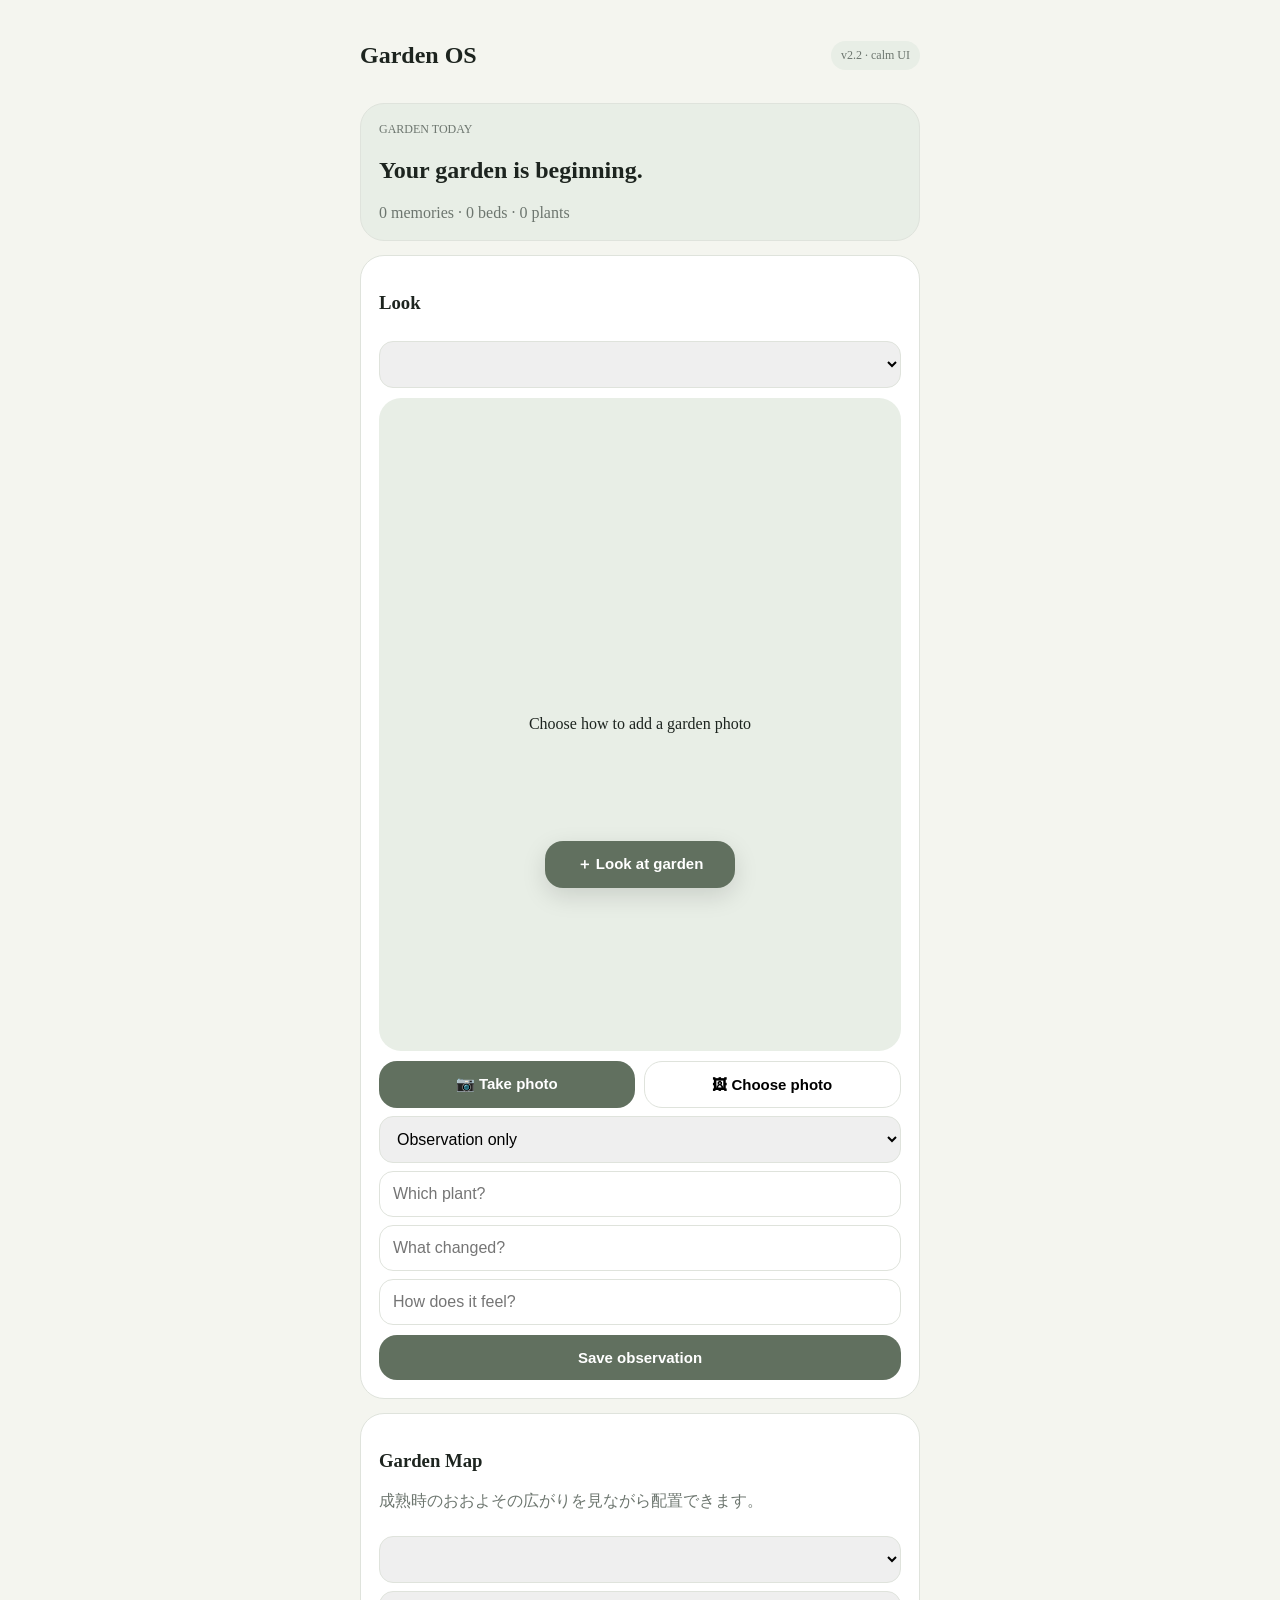
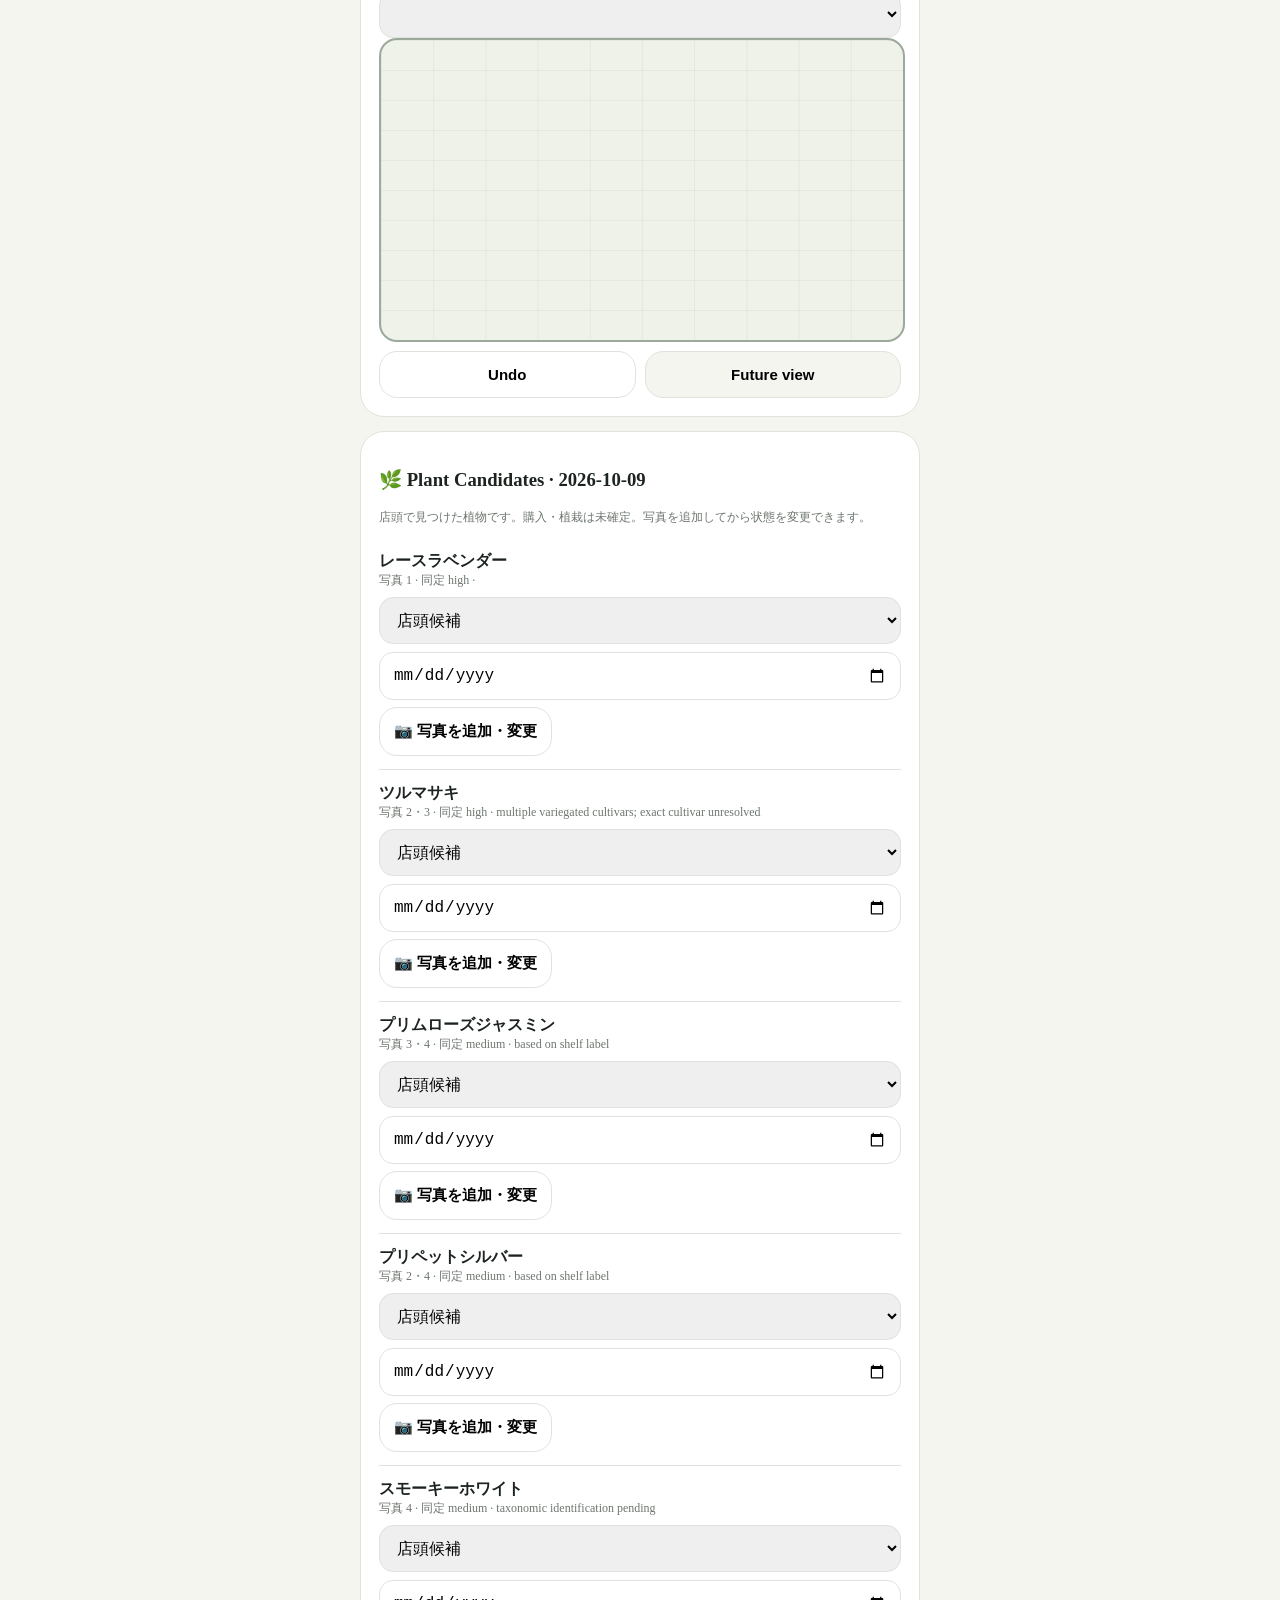
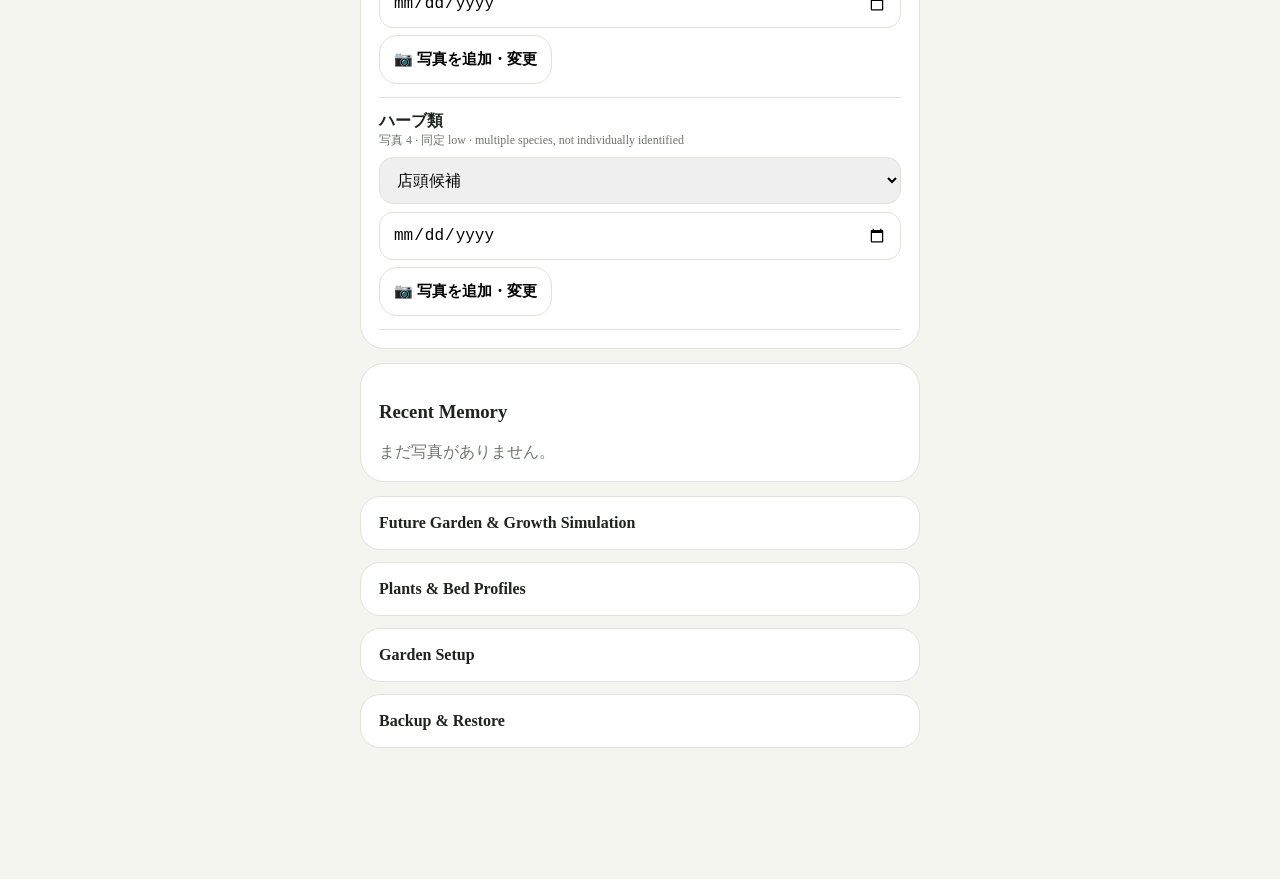
==== commit 6860afa6: "Show Oct 9 plant candidates with photo and planting status controls" ====
--- a/index.html
+++ b/index.html
@@ -1 +1 @@
-<!DOCTYPE html><html lang="ja"><head><meta charset="utf-8"><meta name="viewport" content="width=device-width,initial-scale=1,viewport-fit=cover"><title>Garden OS v2.2</title><style>body{font-family:-apple-system;background:#f4f5ef;color:#1d241f;margin:0}.app{max-width:560px;margin:auto;padding:22px 16px 60px}.brand{display:flex;justify-content:space-between;align-items:center}.pill{font-size:12px;color:#6d766f;background:#e8eee6;padding:7px 10px;border-radius:999px}.card{background:#fff;border:1px solid #dfe3dc;border-radius:24px;padding:18px;margin:14px 0}.today{background:#e8eee6}.muted,.small{color:#6d766f}.small{font-size:12px}.name{font-weight:700}.row{display:flex;gap:9px}.row>*{flex:1}.grid2{display:grid;grid-template-columns:1fr 1fr;gap:8px}button{border:0;border-radius:18px;padding:14px;font-weight:700;font-size:15px}.primary{background:#61705f;color:#fff}.ghost{background:#fff;border:1px solid #dfe3dc}.soft{background:#f4f5ef;border:1px solid #dfe3dc}.full{width:100%}select,input{width:100%;padding:13px;border:1px solid #dfe3dc;border-radius:14px;font-size:16px;box-sizing:border-box;margin-top:8px}.photo{aspect-ratio:4/5;background:#e8eee6;border-radius:22px;display:grid;place-items:center;overflow:hidden}.photo img{width:100%;height:100%;object-fit:cover}.memory{display:flex;gap:12px;padding:13px 0;border-bottom:1px solid #dfe3dc}.memory img{width:76px;height:76px;object-fit:cover;border-radius:13px}.tag{display:inline-block;font-size:11px;background:#e8eee6;padding:4px 7px;border-radius:9px;margin:5px 4px 0 0}.map{position:relative;width:100%;height:300px;border:2px solid #9da99d;border-radius:18px;background:linear-gradient(90deg,rgba(97,112,95,.07) 1px,transparent 1px),linear-gradient(rgba(97,112,95,.07) 1px,transparent 1px),#eef2e9;background-size:10% 10%;overflow:hidden}.plantdot{position:absolute;transform:translate(-50%,-50%);border:2px solid #61705f;background:rgba(255,255,255,.72);border-radius:50%;display:grid;place-items:center;text-align:center;font-size:10px;font-weight:700;line-height:1.05;padding:2px;box-sizing:border-box;min-width:28px;min-height:28px}.plantdot.overlap{border-color:#9b6a48;background:#fff1dc}.signal{margin-top:10px;padding:12px;border-radius:14px;background:#f4f5ef;font-size:13px;line-height:1.5}.warn{background:#fff1dc}.good{background:#edf3ea}.metric{font-size:25px;font-weight:750}.seg{display:flex;gap:6px;margin:10px 0}.seg button{padding:10px 8px;background:#f4f5ef;border:1px solid #dfe3dc}.seg button.active{background:#61705f;color:white}details{background:#fff;border:1px solid #dfe3dc;border-radius:20px;margin:12px 0;overflow:hidden}summary{padding:17px 18px;font-weight:750;cursor:pointer;list-style:none}summary::-webkit-details-marker{display:none}.inside{padding:0 18px 18px}.sectionhint{font-size:12px;color:#6d766f;margin-top:0}.fab{position:sticky;bottom:12px;display:flex;justify-content:center;margin-top:18px}.fab button{box-shadow:0 8px 24px rgba(0,0,0,.13);min-width:190px}</style></head><body><div class="app"><div class="brand"><h2>Garden OS</h2><div class="pill">v2.2 · calm UI</div></div><section class="card today"><div class="small">GARDEN TODAY</div><h1 id="todayTitle">Your garden is beginning.</h1><div id="todayBody" class="muted"></div></section><section class="card" id="lookCard"><h3>Look</h3><select id="bedSelect"></select><div class="photo" style="margin-top:10px"><span id="prompt">Choose how to add a garden photo</span><img id="preview" style="display:none"></div><div class="row" style="margin-top:10px"><button class="primary" onclick="cameraInput.click()">📷 Take photo</button><button class="ghost" onclick="libraryInput.click()">🖼 Choose photo</button></div><input id="cameraInput" type="file" accept="image/*" capture="environment" hidden><input id="libraryInput" type="file" accept="image/*" hidden><select id="action"><option value="">Observation only</option><option>Planted</option><option>Moved</option><option>Watered</option><option>Pruned</option><option>Fertilized</option><option>Removed</option><option>Other</option></select><input id="plant" list="plantNames" placeholder="Which plant?"><datalist id="plantNames"></datalist><input id="change" placeholder="What changed?"><input id="note" placeholder="How does it feel?"><button class="primary full" style="margin-top:10px" onclick="savePhoto()">Save observation</button><div id="saveStatus" class="signal good" style="display:none"></div></section><section class="card"><h3>Garden Map</h3><p class="muted">成熟時のおおよその広がりを見ながら配置できます。</p><select id="mapBed" onchange="renderMap()"></select><select id="mapPlant"></select><div id="gardenMap" class="map" onclick="placePlant(event)"></div><div class="row" style="margin-top:9px"><button class="ghost" onclick="clearLastMapPlant()">Undo</button><button class="soft" onclick="document.getElementById('advancedGrowth').open=true;document.getElementById('advancedGrowth').scrollIntoView({behavior:'smooth'})">Future view</button></div></section><section class="card"><h3>Recent Memory</h3><div id="recent"></div></section><details id="advancedGrowth"><summary>Future Garden & Growth Simulation</summary><div class="inside"><select id="simBed" onchange="renderSimulation()"></select><div class="seg"><button id="s0" onclick="setHorizon(0)">Now</button><button id="s1" onclick="setHorizon(1)">1 year</button><button id="s3" onclick="setHorizon(3)">3 years</button><button id="sm" onclick="setHorizon(99)">Mature</button></div><div id="simMap" class="map"></div><div id="simSummary"></div></div></details><details><summary>Plants & Bed Profiles</summary><div class="inside"><h4>Plant Profile</h4><input id="profileName" placeholder="植物名"><select id="profileBed"></select><div class="grid2"><input id="plantedDate" type="date"><select id="growth"><option value="medium">Growth: Medium</option><option value="slow">Growth: Slow</option><option value="fast">Growth: Fast</option></select><select id="light"><option value="">Light unknown</option><option>Full sun</option><option>Part sun</option><option>Part shade</option><option>Shade</option></select><select id="water"><option value="">Water unknown</option><option>Dry</option><option>Average</option><option>Moist</option></select><input id="matureH" inputmode="numeric" placeholder="Mature height cm"><input id="matureW" inputmode="numeric" placeholder="Mature width cm"></div><button class="primary full" style="margin-top:9px" onclick="saveProfile()">Save plant profile</button><div id="profiles"></div><h4 style="margin-top:24px">Bed Profile</h4><select id="bedProfileSelect"></select><div class="grid2"><select id="orientation"><option value="">Direction unknown</option><option>North</option><option>Northeast</option><option>East</option><option>Southeast</option><option>South</option><option>Southwest</option><option>West</option><option>Northwest</option></select><select id="bedLight"><option value="">Light unknown</option><option>Full sun</option><option>Part sun</option><option>Part shade</option><option>Shade</option></select><select id="bedWater"><option value="">Moisture unknown</option><option>Dry</option><option>Average</option><option>Moist</option></select><input id="bedW" inputmode="numeric" placeholder="Width cm"><input id="bedD" inputmode="numeric" placeholder="Depth cm"></div><button class="primary full" style="margin-top:9px" onclick="saveBedProfile()">Save bed profile</button><div id="fit"></div></div></details><details><summary>Garden Setup</summary><div class="inside"><div id="beds"></div><input id="bedName" placeholder="New bed name"><button class="primary full" style="margin-top:9px" onclick="addBed()">＋ Add bed</button></div></details><details><summary>Backup & Restore</summary><div class="inside"><p class="sectionhint">大きな変更前や月1回程度のBackupがおすすめです。</p><div class="row"><button class="primary" onclick="exportBackup()">⬇ Backup</button><button class="ghost" onclick="restoreInput.click()">⬆ Restore</button></div><input id="restoreInput" type="file" accept="application/json,.json" hidden></div></details><div class="fab"><button class="primary" onclick="document.getElementById('lookCard').scrollIntoView({behavior:'smooth'})">＋ Look at garden</button></div></div><script>const KEY='gardenOS_v10',DAY=86400000;let state;try{state=JSON.parse(localStorage.getItem(KEY)||'{"beds":[],"observations":[],"profiles":[],"bedProfiles":[],"mapPlants":[]}')}catch(e){state={beds:[],observations:[],profiles:[],bedProfiles:[],mapPlants:[]}};['beds','observations','profiles','bedProfiles','mapPlants'].forEach(k=>state[k]=state[k]||[]);state.profiles.forEach(p=>p.growth=p.growth||'medium');let photo=null,horizon=1;function esc(s){return String(s??'').replace(/[&<>"']/g,m=>({'&':'&amp;','<':'&lt;','>':'&gt;','"':'&quot;',"'":'&#39;'}[m]))}function persist(){try{localStorage.setItem(KEY,JSON.stringify(state));render();return true}catch(e){alert('保存容量が足りません。Backupを作成してから写真整理を検討してください。');return false}}function bn(id){return(state.beds.find(b=>b.id===id)||{}).name||'Bed'}function addBed(){const n=bedName.value.trim();if(!n)return;state.beds.push({id:'b'+Date.now(),name:n});bedName.value='';persist()}function saveBedProfile(){if(!bedProfileSelect.value)return;let p=state.bedProfiles.find(x=>x.bedId===bedProfileSelect.value),d={bedId:bedProfileSelect.value,orientation:orientation.value,light:bedLight.value,water:bedWater.value,width:bedW.value,depth:bedD.value};if(p)Object.assign(p,d);else state.bedProfiles.push({...d,id:'bp'+Date.now()});persist()}function saveProfile(){const n=profileName.value.trim();if(!n)return alert('植物名を入力してください');let p=state.profiles.find(x=>x.name.toLowerCase()===n.toLowerCase()),d={name:n,bedId:profileBed.value,plantedDate:plantedDate.value,growth:growth.value,light:light.value,water:water.value,matureH:matureH.value,matureW:matureW.value};if(p)Object.assign(p,d);else state.profiles.push({...d,id:'p'+Date.now()});profileName.value='';persist()}function factor(p,h){if(h===99)return 1;const planted=p.plantedDate?new Date(p.plantedDate):new Date(),age=Math.max(0,(Date.now()-planted)/DAY/365.25),future=age+h,yrs={slow:5,medium:3,fast:2}[p.growth||'medium'];return Math.max(.18,Math.min(1,future/yrs))}function geom(id,h=99){const bp=state.bedProfiles.find(x=>x.bedId===id),W=Number(bp?.width)||0,D=Number(bp?.depth)||0;return state.mapPlants.filter(m=>m.bedId===id).map(m=>{const p=state.profiles.find(x=>x.id===m.profileId),mw=Number(p?.matureW)||0,w=mw*factor(p,h);return{...m,p,w,r:w/2,cx:m.x*W,cy:m.y*D}}).filter(x=>x.p)}function pairs(id,h){const a=geom(id,h),out=[];for(let i=0;i<a.length;i++)for(let j=i+1;j<a.length;j++){if(!a[i].w||!a[j].w)continue;const d=Math.hypot(a[i].cx-a[j].cx,a[i].cy-a[j].cy),need=a[i].r+a[j].r;if(d<need)out.push({a:a[i],b:a[j],overlap:need-d})}return out}function drawMap(el,id,h){const bp=state.bedProfiles.find(x=>x.bedId===id),W=Number(bp?.width)||0,over=new Set(pairs(id,h).flatMap(x=>[x.a.id,x.b.id]));el.innerHTML=geom(id,h).map(m=>{let size=42;if(W&&m.w)size=Math.max(28,Math.min(210,300*m.w/W));return '<div class="plantdot '+(over.has(m.id)?'overlap':'')+'" style="left:'+(m.x*100)+'%;top:'+(m.y*100)+'%;width:'+size+'px;height:'+size+'px">'+esc(m.p.name)+'</div>'}).join('')}function placePlant(e){const p=state.profiles.find(x=>x.id===mapPlant.value);if(!p)return alert('先にPlant Profileを登録してください');const r=gardenMap.getBoundingClientRect();state.mapPlants.push({id:'mp'+Date.now(),bedId:mapBed.value,profileId:p.id,x:(e.clientX-r.left)/r.width,y:(e.clientY-r.top)/r.height,ts:Date.now()});persist()}function clearLastMapPlant(){for(let i=state.mapPlants.length-1;i>=0;i--)if(state.mapPlants[i].bedId===mapBed.value){state.mapPlants.splice(i,1);persist();break}}function renderMap(){drawMap(gardenMap,mapBed.value,99)}function setHorizon(h){horizon=h;renderSimulation()}function renderSimulation(){['s0','s1','s3','sm'].forEach(x=>document.getElementById(x).classList.remove('active'));document.getElementById(horizon===0?'s0':horizon===1?'s1':horizon===3?'s3':'sm').classList.add('active');const id=simBed.value,bp=state.bedProfiles.find(x=>x.bedId===id);drawMap(simMap,id,horizon);if(!bp||!Number(bp.width)||!Number(bp.depth)){simSummary.innerHTML='<div class="signal">Bed ProfileにWidth / Depthを入れると解析できます。</div>';return}const g=geom(id,horizon),ps=pairs(id,horizon),area=Number(bp.width)*Number(bp.depth),cover=Math.round(Math.min(999,g.reduce((s,x)=>s+Math.PI*x.r*x.r,0)/area*100));simSummary.innerHTML='<div class="grid2"><div class="signal"><div class="metric">'+cover+'%</div>rough cover</div><div class="signal '+(ps.length?'warn':'good')+'"><div class="metric">'+ps.length+'</div>possible overlaps</div></div>'+(ps.length?'<div class="signal warn">'+ps.map(x=>esc(x.a.p.name)+' ↔ '+esc(x.b.p.name)+' · 約'+Math.round(x.overlap)+'cm').join('<br>')+'</div>':'<div class="signal good">この時点では重なりは見つかりません。</div>')}function renderFit(){const rows=[];state.profiles.forEach(p=>{const b=state.bedProfiles.find(x=>x.bedId===p.bedId);if(!b)return;const issues=[];if(p.light&&b.light&&p.light!==b.light)issues.push('Light '+p.light+' / '+b.light);if(p.water&&b.water&&p.water!==b.water)issues.push('Water '+p.water+' / '+b.water);rows.push('<div class="signal '+(issues.length?'warn':'good')+'"><strong>'+esc(p.name)+' × '+esc(bn(p.bedId))+'</strong><br>'+(issues.length?'Check: '+issues.map(esc).join(' · '):'Known conditions broadly compatible.')+'</div>')});fit.innerHTML=rows.join('')||'<div class="muted">Plant ProfileとBed Profileを登録すると照合できます。</div>'}function render(){const old={bed:bedSelect.value,map:mapBed.value,sim:simBed.value},opts=state.beds.map(b=>'<option value="'+b.id+'">'+esc(b.name)+'</option>').join('');[bedSelect,mapBed,simBed,profileBed,bedProfileSelect].forEach(x=>x.innerHTML=opts);if(state.beds.some(b=>b.id===old.bed))bedSelect.value=old.bed;if(state.beds.some(b=>b.id===old.map))mapBed.value=old.map;if(state.beds.some(b=>b.id===old.sim))simBed.value=old.sim;mapPlant.innerHTML=state.profiles.map(p=>'<option value="'+p.id+'">'+esc(p.name)+'</option>').join('');plantNames.innerHTML=state.profiles.map(p=>'<option value="'+esc(p.name)+'"></option>').join('');beds.innerHTML=state.beds.map(b=>'<div class="memory"><div><div class="name">'+esc(b.name)+'</div></div></div>').join('')||'<div class="muted">まだ花壇がありません。</div>';profiles.innerHTML=state.profiles.map(p=>'<div class="memory"><div><div class="name">🌱 '+esc(p.name)+'</div><div class="small">'+esc(bn(p.bedId))+' · '+esc(p.growth)+' · mature width '+esc(p.matureW||'?')+'cm</div></div></div>').join('');renderMap();renderSimulation();renderFit();const latest=[...state.observations].sort((a,b)=>b.ts-a.ts)[0],d=latest?Math.floor((Date.now()-latest.ts)/DAY):null;todayTitle.textContent=!latest?'Your garden is beginning.':d===0?'You looked at the garden today.':d+' days since your last look.';todayBody.textContent=state.observations.length+' memories · '+state.beds.length+' beds · '+state.profiles.length+' plants';recent.innerHTML=state.observations.slice(-8).reverse().map(o=>'<div class="memory"><img src="'+o.photo+'"><div><div class="name">'+esc(bn(o.bedId))+'</div><div class="small">'+new Date(o.ts).toLocaleString()+'</div>'+(o.plant?'<span class="tag">🌱 '+esc(o.plant)+'</span>':'')+(o.change?'<div class="small">'+esc(o.change)+'</div>':'')+'</div></div>').join('')||'<div class="muted">まだ写真がありません。</div>'}async function compress(f){return new Promise(res=>{const r=new FileReader();r.onload=()=>{const i=new Image();i.onload=()=>{const s=Math.min(1,1280/Math.max(i.width,i.height)),c=document.createElement('canvas');c.width=Math.round(i.width*s);c.height=Math.round(i.height*s);c.getContext('2d').drawImage(i,0,0,c.width,c.height);res(c.toDataURL('image/jpeg',.72))};i.src=r.result};r.readAsDataURL(f)})}async function choose(e){if(!e.target.files[0])return;photo=await compress(e.target.files[0]);preview.src=photo;preview.style.display='block';prompt.style.display='none'}cameraInput.addEventListener('change',choose);libraryInput.addEventListener('change',choose);function savePhoto(){if(!bedSelect.value||!photo)return alert('花壇と写真を選んでください');state.observations.push({id:'o'+Date.now(),bedId:bedSelect.value,photo,ts:Date.now(),action:action.value,plant:plant.value.trim(),change:change.value.trim(),note:note.value.trim()});if(persist()){photo=null;preview.style.display='none';prompt.style.display='block';action.value='';plant.value='';change.value='';note.value='';saveStatus.textContent='✓ Garden memory saved';saveStatus.style.display='block';recent.scrollIntoView({behavior:'smooth'})}}function exportBackup(){const b=new Blob([JSON.stringify({format:'GardenOSBackup',version:'2.2',createdAt:new Date().toISOString(),data:state})],{type:'application/json'}),u=URL.createObjectURL(b),a=document.createElement('a');a.href=u;a.download='garden-os-backup-'+new Date().toISOString().slice(0,10)+'.json';a.click();setTimeout(()=>URL.revokeObjectURL(u),1000)}restoreInput.addEventListener('change',e=>{const f=e.target.files[0];if(!f)return;const r=new FileReader();r.onload=()=>{try{const x=JSON.parse(r.result);if(x.format!=='GardenOSBackup'||!x.data)throw 0;if(confirm('現在のGarden OSデータを、このバックアップで置き換えますか？')){state=x.data;['beds','observations','profiles','bedProfiles','mapPlants'].forEach(k=>state[k]=state[k]||[]);state.profiles.forEach(p=>p.growth=p.growth||'medium');persist();alert('復元しました。')}}catch(_){alert('読み込めないバックアップです。')}};r.readAsText(f);restoreInput.value=''});render()</script></body></html>+<!DOCTYPE html><html lang="ja"><head><meta charset="utf-8"><meta name="viewport" content="width=device-width,initial-scale=1,viewport-fit=cover"><title>Garden OS v2.2</title><style>body{font-family:-apple-system;background:#f4f5ef;color:#1d241f;margin:0}.app{max-width:560px;margin:auto;padding:22px 16px 60px}.brand{display:flex;justify-content:space-between;align-items:center}.pill{font-size:12px;color:#6d766f;background:#e8eee6;padding:7px 10px;border-radius:999px}.card{background:#fff;border:1px solid #dfe3dc;border-radius:24px;padding:18px;margin:14px 0}.today{background:#e8eee6}.muted,.small{color:#6d766f}.small{font-size:12px}.name{font-weight:700}.row{display:flex;gap:9px}.row>*{flex:1}.grid2{display:grid;grid-template-columns:1fr 1fr;gap:8px}button{border:0;border-radius:18px;padding:14px;font-weight:700;font-size:15px}.primary{background:#61705f;color:#fff}.ghost{background:#fff;border:1px solid #dfe3dc}.soft{background:#f4f5ef;border:1px solid #dfe3dc}.full{width:100%}select,input{width:100%;padding:13px;border:1px solid #dfe3dc;border-radius:14px;font-size:16px;box-sizing:border-box;margin-top:8px}.photo{aspect-ratio:4/5;background:#e8eee6;border-radius:22px;display:grid;place-items:center;overflow:hidden}.photo img{width:100%;height:100%;object-fit:cover}.memory{display:flex;gap:12px;padding:13px 0;border-bottom:1px solid #dfe3dc}.memory img{width:76px;height:76px;object-fit:cover;border-radius:13px}.tag{display:inline-block;font-size:11px;background:#e8eee6;padding:4px 7px;border-radius:9px;margin:5px 4px 0 0}.map{position:relative;width:100%;height:300px;border:2px solid #9da99d;border-radius:18px;background:linear-gradient(90deg,rgba(97,112,95,.07) 1px,transparent 1px),linear-gradient(rgba(97,112,95,.07) 1px,transparent 1px),#eef2e9;background-size:10% 10%;overflow:hidden}.plantdot{position:absolute;transform:translate(-50%,-50%);border:2px solid #61705f;background:rgba(255,255,255,.72);border-radius:50%;display:grid;place-items:center;text-align:center;font-size:10px;font-weight:700;line-height:1.05;padding:2px;box-sizing:border-box;min-width:28px;min-height:28px}.plantdot.overlap{border-color:#9b6a48;background:#fff1dc}.signal{margin-top:10px;padding:12px;border-radius:14px;background:#f4f5ef;font-size:13px;line-height:1.5}.warn{background:#fff1dc}.good{background:#edf3ea}.metric{font-size:25px;font-weight:750}.seg{display:flex;gap:6px;margin:10px 0}.seg button{padding:10px 8px;background:#f4f5ef;border:1px solid #dfe3dc}.seg button.active{background:#61705f;color:white}details{background:#fff;border:1px solid #dfe3dc;border-radius:20px;margin:12px 0;overflow:hidden}summary{padding:17px 18px;font-weight:750;cursor:pointer;list-style:none}summary::-webkit-details-marker{display:none}.inside{padding:0 18px 18px}.sectionhint{font-size:12px;color:#6d766f;margin-top:0}.fab{position:sticky;bottom:12px;display:flex;justify-content:center;margin-top:18px}.fab button{box-shadow:0 8px 24px rgba(0,0,0,.13);min-width:190px}</style></head><body><div class="app"><div class="brand"><h2>Garden OS</h2><div class="pill">v2.2 · calm UI</div></div><section class="card today"><div class="small">GARDEN TODAY</div><h1 id="todayTitle">Your garden is beginning.</h1><div id="todayBody" class="muted"></div></section><section class="card" id="lookCard"><h3>Look</h3><select id="bedSelect"></select><div class="photo" style="margin-top:10px"><span id="prompt">Choose how to add a garden photo</span><img id="preview" style="display:none"></div><div class="row" style="margin-top:10px"><button class="primary" onclick="cameraInput.click()">📷 Take photo</button><button class="ghost" onclick="libraryInput.click()">🖼 Choose photo</button></div><input id="cameraInput" type="file" accept="image/*" capture="environment" hidden><input id="libraryInput" type="file" accept="image/*" hidden><select id="action"><option value="">Observation only</option><option>Planted</option><option>Moved</option><option>Watered</option><option>Pruned</option><option>Fertilized</option><option>Removed</option><option>Other</option></select><input id="plant" list="plantNames" placeholder="Which plant?"><datalist id="plantNames"></datalist><input id="change" placeholder="What changed?"><input id="note" placeholder="How does it feel?"><button class="primary full" style="margin-top:10px" onclick="savePhoto()">Save observation</button><div id="saveStatus" class="signal good" style="display:none"></div></section><section class="card"><h3>Garden Map</h3><p class="muted">成熟時のおおよその広がりを見ながら配置できます。</p><select id="mapBed" onchange="renderMap()"></select><select id="mapPlant"></select><div id="gardenMap" class="map" onclick="placePlant(event)"></div><div class="row" style="margin-top:9px"><button class="ghost" onclick="clearLastMapPlant()">Undo</button><button class="soft" onclick="document.getElementById('advancedGrowth').open=true;document.getElementById('advancedGrowth').scrollIntoView({behavior:'smooth'})">Future view</button></div></section><section class="card" id="candidateCard"><h3>🌿 Plant Candidates · 2026-10-09</h3><p class="sectionhint">店頭で見つけた植物です。購入・植栽は未確定。写真を追加してから状態を変更できます。</p><div id="candidateList">読み込み中…</div><input id="candidatePhotoInput" type="file" accept="image/*" hidden><div id="candidateStatus" class="signal" style="display:none"></div></section><section class="card"><h3>Recent Memory</h3><div id="recent"></div></section><details id="advancedGrowth"><summary>Future Garden & Growth Simulation</summary><div class="inside"><select id="simBed" onchange="renderSimulation()"></select><div class="seg"><button id="s0" onclick="setHorizon(0)">Now</button><button id="s1" onclick="setHorizon(1)">1 year</button><button id="s3" onclick="setHorizon(3)">3 years</button><button id="sm" onclick="setHorizon(99)">Mature</button></div><div id="simMap" class="map"></div><div id="simSummary"></div></div></details><details><summary>Plants & Bed Profiles</summary><div class="inside"><h4>Plant Profile</h4><input id="profileName" placeholder="植物名"><select id="profileBed"></select><div class="grid2"><input id="plantedDate" type="date"><select id="growth"><option value="medium">Growth: Medium</option><option value="slow">Growth: Slow</option><option value="fast">Growth: Fast</option></select><select id="light"><option value="">Light unknown</option><option>Full sun</option><option>Part sun</option><option>Part shade</option><option>Shade</option></select><select id="water"><option value="">Water unknown</option><option>Dry</option><option>Average</option><option>Moist</option></select><input id="matureH" inputmode="numeric" placeholder="Mature height cm"><input id="matureW" inputmode="numeric" placeholder="Mature width cm"></div><button class="primary full" style="margin-top:9px" onclick="saveProfile()">Save plant profile</button><div id="profiles"></div><h4 style="margin-top:24px">Bed Profile</h4><select id="bedProfileSelect"></select><div class="grid2"><select id="orientation"><option value="">Direction unknown</option><option>North</option><option>Northeast</option><option>East</option><option>Southeast</option><option>South</option><option>Southwest</option><option>West</option><option>Northwest</option></select><select id="bedLight"><option value="">Light unknown</option><option>Full sun</option><option>Part sun</option><option>Part shade</option><option>Shade</option></select><select id="bedWater"><option value="">Moisture unknown</option><option>Dry</option><option>Average</option><option>Moist</option></select><input id="bedW" inputmode="numeric" placeholder="Width cm"><input id="bedD" inputmode="numeric" placeholder="Depth cm"></div><button class="primary full" style="margin-top:9px" onclick="saveBedProfile()">Save bed profile</button><div id="fit"></div></div></details><details><summary>Garden Setup</summary><div class="inside"><div id="beds"></div><input id="bedName" placeholder="New bed name"><button class="primary full" style="margin-top:9px" onclick="addBed()">＋ Add bed</button></div></details><details><summary>Backup & Restore</summary><div class="inside"><p class="sectionhint">大きな変更前や月1回程度のBackupがおすすめです。</p><div class="row"><button class="primary" onclick="exportBackup()">⬇ Backup</button><button class="ghost" onclick="restoreInput.click()">⬆ Restore</button></div><input id="restoreInput" type="file" accept="application/json,.json" hidden></div></details><div class="fab"><button class="primary" onclick="document.getElementById('lookCard').scrollIntoView({behavior:'smooth'})">＋ Look at garden</button></div></div><script>const KEY='gardenOS_v10',DAY=86400000;let state;try{state=JSON.parse(localStorage.getItem(KEY)||'{"beds":[],"observations":[],"profiles":[],"bedProfiles":[],"mapPlants":[]}')}catch(e){state={beds:[],observations:[],profiles:[],bedProfiles:[],mapPlants:[]}};['beds','observations','profiles','bedProfiles','mapPlants'].forEach(k=>state[k]=state[k]||[]);state.profiles.forEach(p=>p.growth=p.growth||'medium');let photo=null,horizon=1;function esc(s){return String(s??'').replace(/[&<>"']/g,m=>({'&':'&amp;','<':'&lt;','>':'&gt;','"':'&quot;',"'":'&#39;'}[m]))}function persist(){try{localStorage.setItem(KEY,JSON.stringify(state));render();return true}catch(e){alert('保存容量が足りません。Backupを作成してから写真整理を検討してください。');return false}}function bn(id){return(state.beds.find(b=>b.id===id)||{}).name||'Bed'}function addBed(){const n=bedName.value.trim();if(!n)return;state.beds.push({id:'b'+Date.now(),name:n});bedName.value='';persist()}function saveBedProfile(){if(!bedProfileSelect.value)return;let p=state.bedProfiles.find(x=>x.bedId===bedProfileSelect.value),d={bedId:bedProfileSelect.value,orientation:orientation.value,light:bedLight.value,water:bedWater.value,width:bedW.value,depth:bedD.value};if(p)Object.assign(p,d);else state.bedProfiles.push({...d,id:'bp'+Date.now()});persist()}function saveProfile(){const n=profileName.value.trim();if(!n)return alert('植物名を入力してください');let p=state.profiles.find(x=>x.name.toLowerCase()===n.toLowerCase()),d={name:n,bedId:profileBed.value,plantedDate:plantedDate.value,growth:growth.value,light:light.value,water:water.value,matureH:matureH.value,matureW:matureW.value};if(p)Object.assign(p,d);else state.profiles.push({...d,id:'p'+Date.now()});profileName.value='';persist()}function factor(p,h){if(h===99)return 1;const planted=p.plantedDate?new Date(p.plantedDate):new Date(),age=Math.max(0,(Date.now()-planted)/DAY/365.25),future=age+h,yrs={slow:5,medium:3,fast:2}[p.growth||'medium'];return Math.max(.18,Math.min(1,future/yrs))}function geom(id,h=99){const bp=state.bedProfiles.find(x=>x.bedId===id),W=Number(bp?.width)||0,D=Number(bp?.depth)||0;return state.mapPlants.filter(m=>m.bedId===id).map(m=>{const p=state.profiles.find(x=>x.id===m.profileId),mw=Number(p?.matureW)||0,w=mw*factor(p,h);return{...m,p,w,r:w/2,cx:m.x*W,cy:m.y*D}}).filter(x=>x.p)}function pairs(id,h){const a=geom(id,h),out=[];for(let i=0;i<a.length;i++)for(let j=i+1;j<a.length;j++){if(!a[i].w||!a[j].w)continue;const d=Math.hypot(a[i].cx-a[j].cx,a[i].cy-a[j].cy),need=a[i].r+a[j].r;if(d<need)out.push({a:a[i],b:a[j],overlap:need-d})}return out}function drawMap(el,id,h){const bp=state.bedProfiles.find(x=>x.bedId===id),W=Number(bp?.width)||0,over=new Set(pairs(id,h).flatMap(x=>[x.a.id,x.b.id]));el.innerHTML=geom(id,h).map(m=>{let size=42;if(W&&m.w)size=Math.max(28,Math.min(210,300*m.w/W));return '<div class="plantdot '+(over.has(m.id)?'overlap':'')+'" style="left:'+(m.x*100)+'%;top:'+(m.y*100)+'%;width:'+size+'px;height:'+size+'px">'+esc(m.p.name)+'</div>'}).join('')}function placePlant(e){const p=state.profiles.find(x=>x.id===mapPlant.value);if(!p)return alert('先にPlant Profileを登録してください');const r=gardenMap.getBoundingClientRect();state.mapPlants.push({id:'mp'+Date.now(),bedId:mapBed.value,profileId:p.id,x:(e.clientX-r.left)/r.width,y:(e.clientY-r.top)/r.height,ts:Date.now()});persist()}function clearLastMapPlant(){for(let i=state.mapPlants.length-1;i>=0;i--)if(state.mapPlants[i].bedId===mapBed.value){state.mapPlants.splice(i,1);persist();break}}function renderMap(){drawMap(gardenMap,mapBed.value,99)}function setHorizon(h){horizon=h;renderSimulation()}function renderSimulation(){['s0','s1','s3','sm'].forEach(x=>document.getElementById(x).classList.remove('active'));document.getElementById(horizon===0?'s0':horizon===1?'s1':horizon===3?'s3':'sm').classList.add('active');const id=simBed.value,bp=state.bedProfiles.find(x=>x.bedId===id);drawMap(simMap,id,horizon);if(!bp||!Number(bp.width)||!Number(bp.depth)){simSummary.innerHTML='<div class="signal">Bed ProfileにWidth / Depthを入れると解析できます。</div>';return}const g=geom(id,horizon),ps=pairs(id,horizon),area=Number(bp.width)*Number(bp.depth),cover=Math.round(Math.min(999,g.reduce((s,x)=>s+Math.PI*x.r*x.r,0)/area*100));simSummary.innerHTML='<div class="grid2"><div class="signal"><div class="metric">'+cover+'%</div>rough cover</div><div class="signal '+(ps.length?'warn':'good')+'"><div class="metric">'+ps.length+'</div>possible overlaps</div></div>'+(ps.length?'<div class="signal warn">'+ps.map(x=>esc(x.a.p.name)+' ↔ '+esc(x.b.p.name)+' · 約'+Math.round(x.overlap)+'cm').join('<br>')+'</div>':'<div class="signal good">この時点では重なりは見つかりません。</div>')}function renderFit(){const rows=[];state.profiles.forEach(p=>{const b=state.bedProfiles.find(x=>x.bedId===p.bedId);if(!b)return;const issues=[];if(p.light&&b.light&&p.light!==b.light)issues.push('Light '+p.light+' / '+b.light);if(p.water&&b.water&&p.water!==b.water)issues.push('Water '+p.water+' / '+b.water);rows.push('<div class="signal '+(issues.length?'warn':'good')+'"><strong>'+esc(p.name)+' × '+esc(bn(p.bedId))+'</strong><br>'+(issues.length?'Check: '+issues.map(esc).join(' · '):'Known conditions broadly compatible.')+'</div>')});fit.innerHTML=rows.join('')||'<div class="muted">Plant ProfileとBed Profileを登録すると照合できます。</div>'}function render(){const old={bed:bedSelect.value,map:mapBed.value,sim:simBed.value},opts=state.beds.map(b=>'<option value="'+b.id+'">'+esc(b.name)+'</option>').join('');[bedSelect,mapBed,simBed,profileBed,bedProfileSelect].forEach(x=>x.innerHTML=opts);if(state.beds.some(b=>b.id===old.bed))bedSelect.value=old.bed;if(state.beds.some(b=>b.id===old.map))mapBed.value=old.map;if(state.beds.some(b=>b.id===old.sim))simBed.value=old.sim;mapPlant.innerHTML=state.profiles.map(p=>'<option value="'+p.id+'">'+esc(p.name)+'</option>').join('');plantNames.innerHTML=state.profiles.map(p=>'<option value="'+esc(p.name)+'"></option>').join('');beds.innerHTML=state.beds.map(b=>'<div class="memory"><div><div class="name">'+esc(b.name)+'</div></div></div>').join('')||'<div class="muted">まだ花壇がありません。</div>';profiles.innerHTML=state.profiles.map(p=>'<div class="memory"><div><div class="name">🌱 '+esc(p.name)+'</div><div class="small">'+esc(bn(p.bedId))+' · '+esc(p.growth)+' · mature width '+esc(p.matureW||'?')+'cm</div></div></div>').join('');renderMap();renderSimulation();renderFit();const latest=[...state.observations].sort((a,b)=>b.ts-a.ts)[0],d=latest?Math.floor((Date.now()-latest.ts)/DAY):null;todayTitle.textContent=!latest?'Your garden is beginning.':d===0?'You looked at the garden today.':d+' days since your last look.';todayBody.textContent=state.observations.length+' memories · '+state.beds.length+' beds · '+state.profiles.length+' plants';recent.innerHTML=state.observations.slice(-8).reverse().map(o=>'<div class="memory"><img src="'+o.photo+'"><div><div class="name">'+esc(bn(o.bedId))+'</div><div class="small">'+new Date(o.ts).toLocaleString()+'</div>'+(o.plant?'<span class="tag">🌱 '+esc(o.plant)+'</span>':'')+(o.change?'<div class="small">'+esc(o.change)+'</div>':'')+'</div></div>').join('')||'<div class="muted">まだ写真がありません。</div>'}async function compress(f){return new Promise(res=>{const r=new FileReader();r.onload=()=>{const i=new Image();i.onload=()=>{const s=Math.min(1,1280/Math.max(i.width,i.height)),c=document.createElement('canvas');c.width=Math.round(i.width*s);c.height=Math.round(i.height*s);c.getContext('2d').drawImage(i,0,0,c.width,c.height);res(c.toDataURL('image/jpeg',.72))};i.src=r.result};r.readAsDataURL(f)})}async function choose(e){if(!e.target.files[0])return;photo=await compress(e.target.files[0]);preview.src=photo;preview.style.display='block';prompt.style.display='none'}cameraInput.addEventListener('change',choose);libraryInput.addEventListener('change',choose);function savePhoto(){if(!bedSelect.value||!photo)return alert('花壇と写真を選んでください');state.observations.push({id:'o'+Date.now(),bedId:bedSelect.value,photo,ts:Date.now(),action:action.value,plant:plant.value.trim(),change:change.value.trim(),note:note.value.trim()});if(persist()){photo=null;preview.style.display='none';prompt.style.display='block';action.value='';plant.value='';change.value='';note.value='';saveStatus.textContent='✓ Garden memory saved';saveStatus.style.display='block';recent.scrollIntoView({behavior:'smooth'})}}function exportBackup(){const b=new Blob([JSON.stringify({format:'GardenOSBackup',version:'2.2',createdAt:new Date().toISOString(),data:state})],{type:'application/json'}),u=URL.createObjectURL(b),a=document.createElement('a');a.href=u;a.download='garden-os-backup-'+new Date().toISOString().slice(0,10)+'.json';a.click();setTimeout(()=>URL.revokeObjectURL(u),1000)}restoreInput.addEventListener('change',e=>{const f=e.target.files[0];if(!f)return;const r=new FileReader();r.onload=()=>{try{const x=JSON.parse(r.result);if(x.format!=='GardenOSBackup'||!x.data)throw 0;if(confirm('現在のGarden OSデータを、このバックアップで置き換えますか？')){state=x.data;['beds','observations','profiles','bedProfiles','mapPlants'].forEach(k=>state[k]=state[k]||[]);state.profiles.forEach(p=>p.growth=p.growth||'medium');persist();alert('復元しました。')}}catch(_){alert('読み込めないバックアップです。')}};r.readAsText(f);restoreInput.value=''});render();const CANDIDATE_KEY='gardenOS_candidates_v1';let candidateData=null,candidatePhotoTarget=-1;let candidateState={};try{candidateState=JSON.parse(localStorage.getItem(CANDIDATE_KEY)||'{}')}catch(_){candidateState={}}function candidatePersist(){try{localStorage.setItem(CANDIDATE_KEY,JSON.stringify(candidateState));return true}catch(e){alert('写真の保存容量が足りません。小さい画像を選んでください。');return false}}function candidateName(t){return t.nameJa||t.displayLabel||'未同定'}function candidateRender(){const el=document.getElementById('candidateList');if(!candidateData){el.textContent='候補データを読み込めませんでした。';return}el.innerHTML=candidateData.taxa.map((t,i)=>{const v=candidateState[i]||{},st=v.status||'candidate';return '<div class="memory" style="align-items:flex-start"><div style="flex:1;min-width:0">'+(v.photo?'<img src="'+v.photo+'" alt="追加した植物写真" style="width:100%;max-width:180px;height:125px;object-fit:cover;border-radius:12px">':'')+'<div class="name">'+esc(candidateName(t))+'</div><div class="small">写真 '+t.photoIndices.join('・')+' · 同定 '+esc(t.confidence)+' · '+esc(t.note||'')+'</div><select aria-label="'+esc(candidateName(t))+' の状態" onchange="candidateSetStatus('+i+',this.value)"><option value="candidate" '+(st==='candidate'?'selected':'')+'>店頭候補</option><option value="purchased" '+(st==='purchased'?'selected':'')+'>購入済み</option><option value="planted" '+(st==='planted'?'selected':'')+'>植栽済み</option></select><input type="date" aria-label="植え付け日" value="'+esc(v.plantedDate||'')+'" onchange="candidateSetDate('+i+',this.value)"><button class="ghost" style="margin-top:7px" onclick="candidateChoosePhoto('+i+')">📷 写真を追加・変更</button></div></div>'}).join('')}function candidateSetStatus(i,status){const v=candidateState[i]||{};if(status==='planted'&&!v.plantedDate){alert('植え付け日を入力してください。');candidateRender();return}candidateState[i]={...v,status};candidatePersist();candidateRender()}function candidateSetDate(i,date){candidateState[i]={...(candidateState[i]||{}),plantedDate:date};candidatePersist();candidateRender()}function candidateChoosePhoto(i){candidatePhotoTarget=i;document.getElementById('candidatePhotoInput').click()}document.getElementById('candidatePhotoInput').addEventListener('change',async e=>{const f=e.target.files[0];if(!f||candidatePhotoTarget<0)return;const i=candidatePhotoTarget,previous=candidateState[i];candidateState[i]={...(previous||{}),photo:await compress(f)};if(!candidatePersist()){if(previous)candidateState[i]=previous;else delete candidateState[i]}candidateRender();e.target.value=''});async function loadCandidates(){try{const r=await fetch('./data/observations/2026-10-09-store-candidates.json',{cache:'no-store'});if(!r.ok)throw Error(r.status);const d=await r.json();if(!Array.isArray(d.taxa))throw Error('invalid data');candidateData=d;candidateRender()}catch(e){document.getElementById('candidateList').textContent='候補データを取得できません。GitHub Pagesから開いて再読み込みしてください。'}}loadCandidates();</script></body></html>
